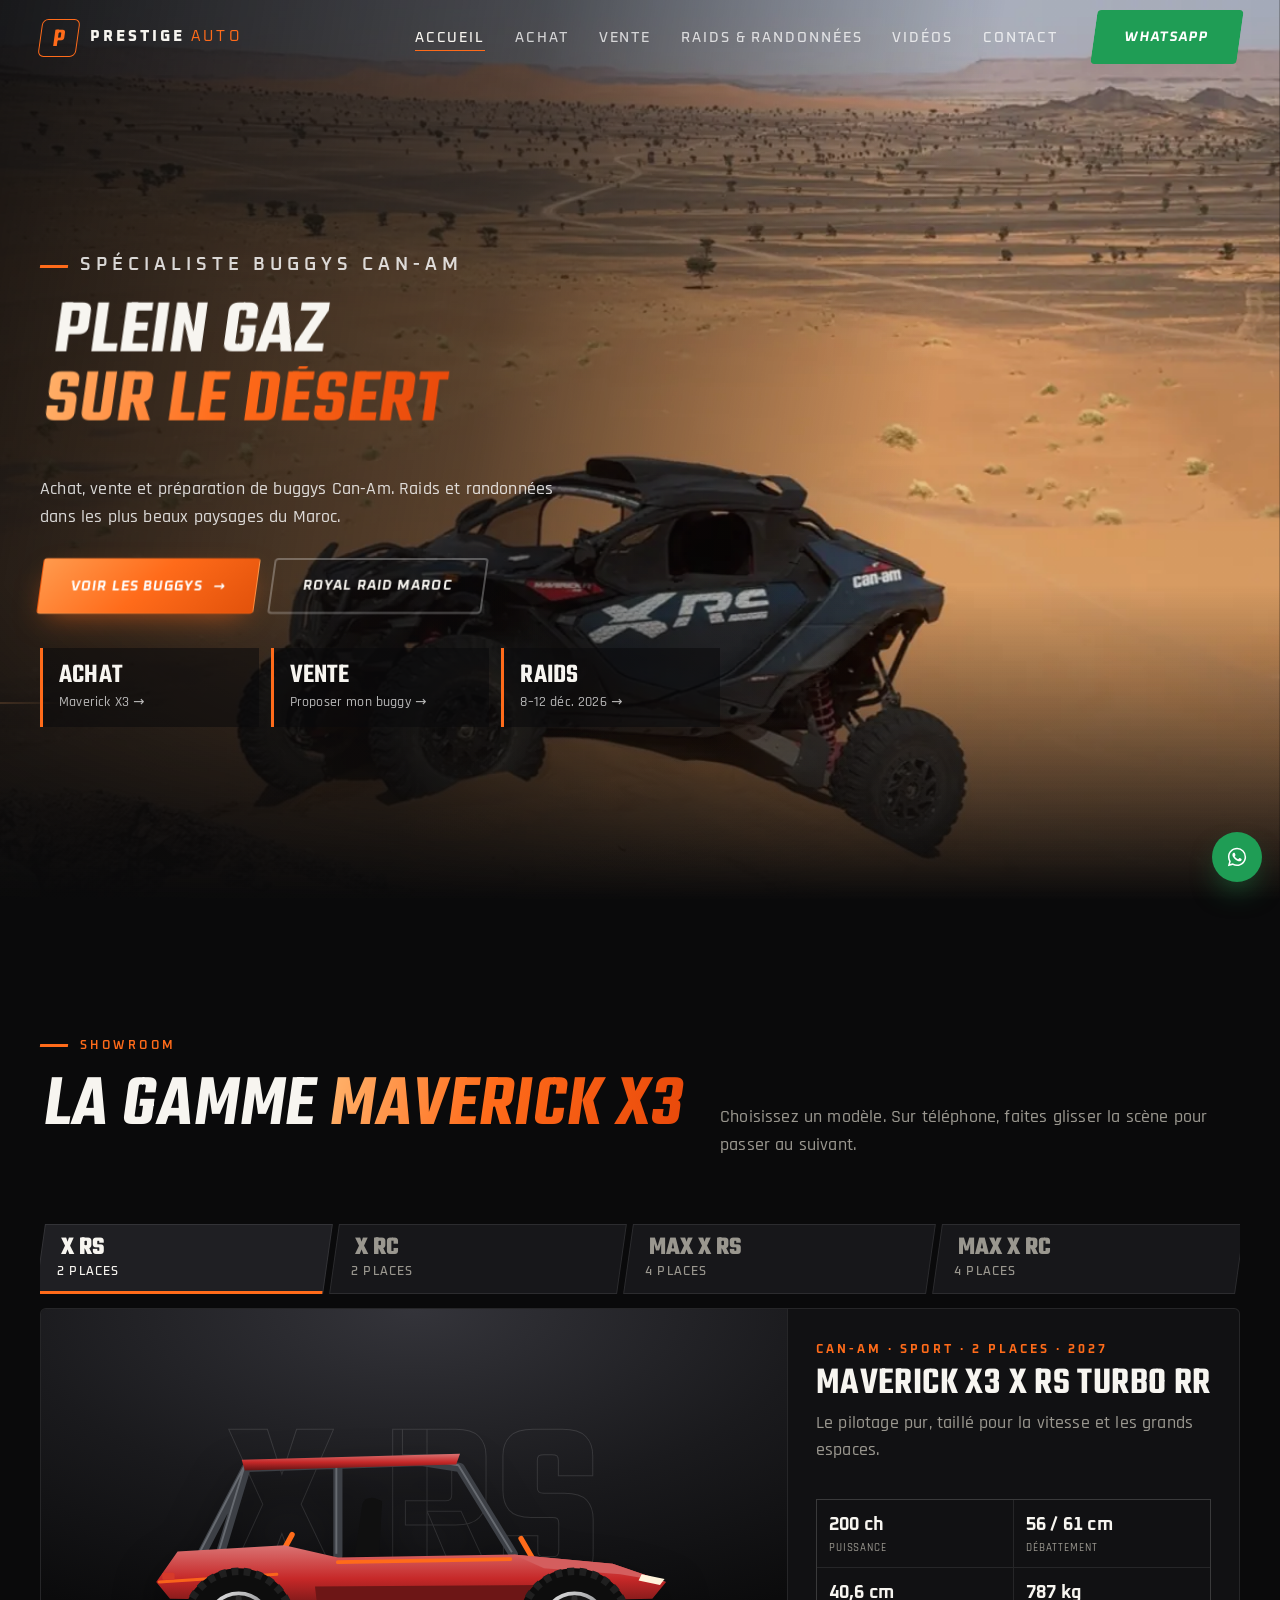
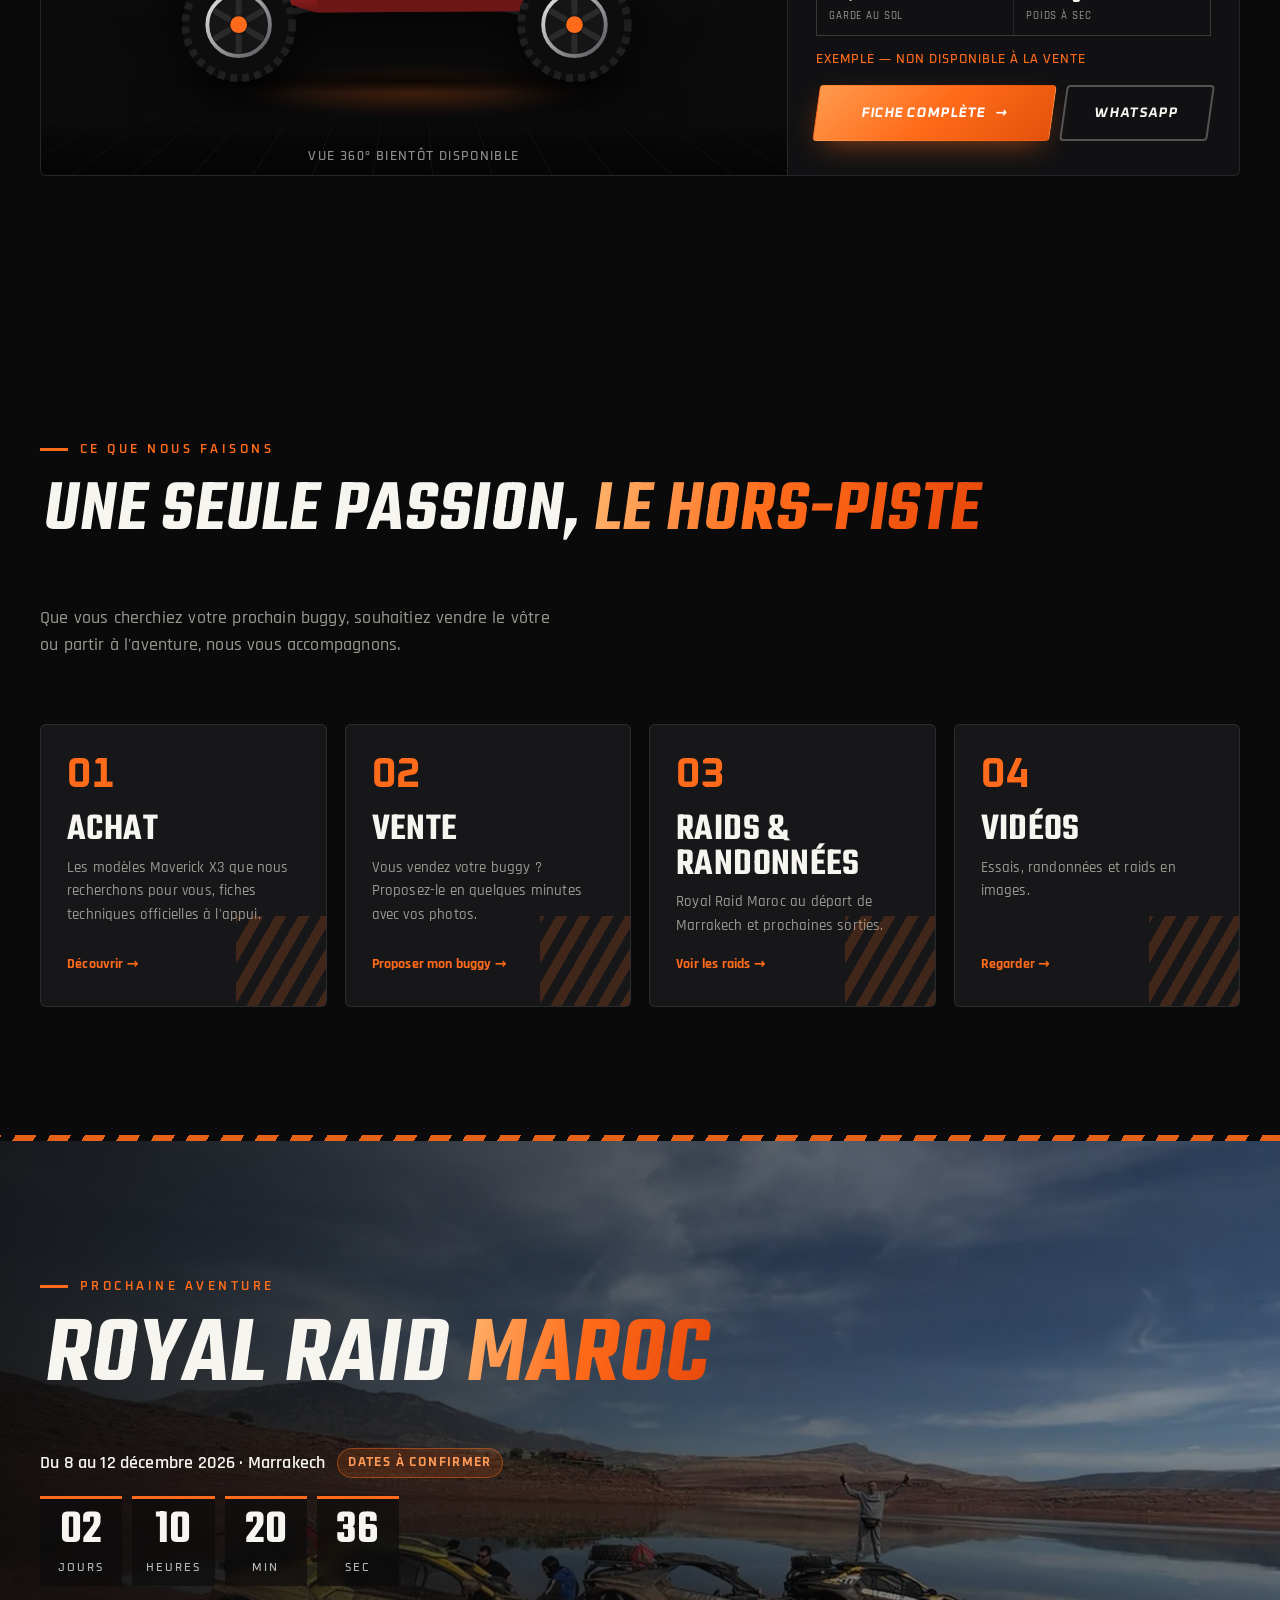
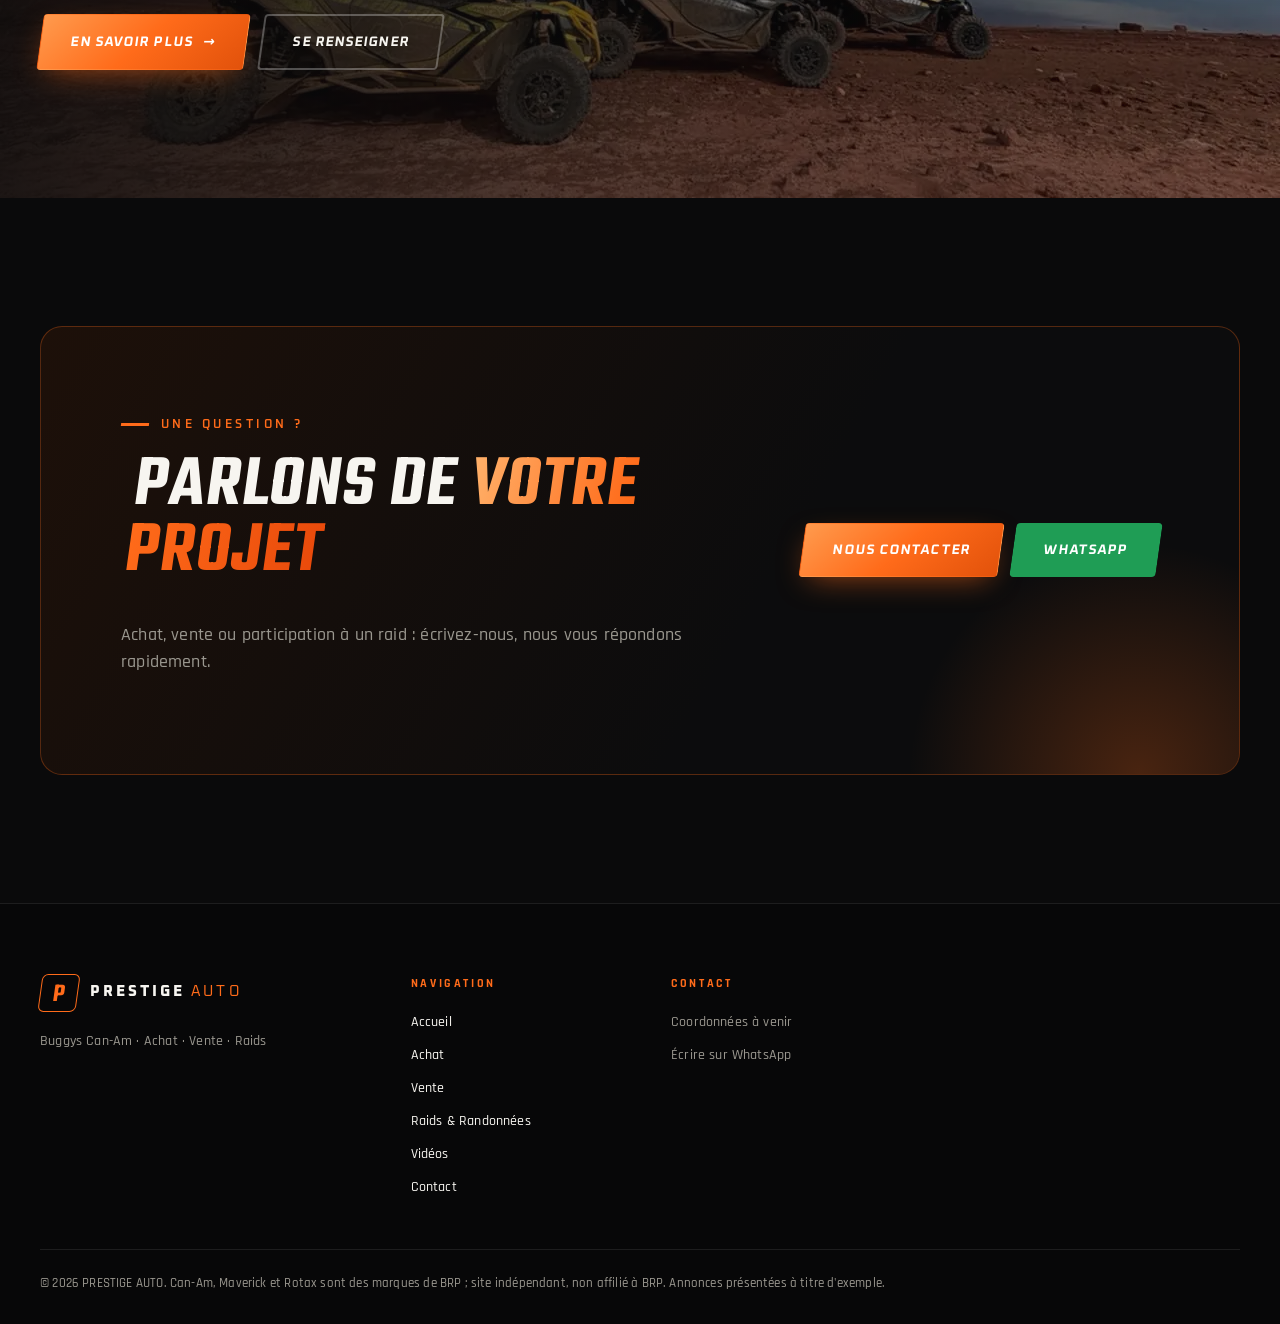
==== index.html @ c684c72f "Showroom interactif et vue 360° prête" ====
<!doctype html>
<html lang="fr">
<head>
  <meta charset="utf-8">
  <meta name="viewport" content="width=device-width, initial-scale=1, viewport-fit=cover">
  <meta name="theme-color" content="#0a0a0b">
  <title>PRESTIGE AUTO — Buggys Can-Am : achat, vente, raids</title>
  <meta name="description" content="PRESTIGE AUTO : spécialiste des buggys Can-Am. Achat, vente entre particuliers, raids et randonnées au Maroc.">
  <link rel="icon" href="assets/favicon.svg" type="image/svg+xml">
  <link rel="preconnect" href="https://fonts.googleapis.com">
  <link rel="preconnect" href="https://fonts.gstatic.com" crossorigin>
  <link href="https://fonts.googleapis.com/css2?family=Teko:wght@500;600&family=Rajdhani:wght@500;600;700&family=Oxanium:wght@600;700&display=swap" rel="stylesheet">
  <link rel="stylesheet" href="css/style.css">
  <link rel="stylesheet" href="css/sport.css">
  <noscript><style>body{opacity:1}.reveal,.rise{opacity:1;transform:none}</style></noscript>
</head>
<body data-page="home">
  <header id="site-header" class="site-header"></header>

  <main>
    <section class="hero">
      <div class="hero-bg" id="hero-bg" aria-hidden="true"></div>
      <div class="hero-shade" aria-hidden="true"></div>
      <div class="speedlines" aria-hidden="true"><i></i><i></i><i></i><i></i><i></i></div>
      <div class="container hero-grid">
        <div class="hero-copy">
          <p class="eyebrow rise">Spécialiste buggys Can-Am</p>
          <h1 class="title-anim"><span class="line"><span>Plein gaz</span></span><span class="line"><span><em>sur le désert</em></span></span></h1>
          <p class="rise d2">Achat, vente et préparation de buggys Can-Am. Raids et randonnées dans les plus beaux paysages du Maroc.</p>
          <div class="hero-actions rise d3">
            <a class="btn btn-gold" href="achat.html">Voir les buggys <span class="arrow">→</span></a>
            <a class="btn btn-outline" href="raids.html">Royal Raid Maroc</a>
          </div>
          <nav class="hero-quick rise d4" aria-label="Accès rapide">
            <a href="achat.html"><b>Achat</b><span>Maverick X3 →</span></a>
            <a href="vente.html"><b>Vente</b><span>Proposer mon buggy →</span></a>
            <a href="raids.html"><b>Raids</b><span>8–12 déc. 2026 →</span></a>
          </nav>
        </div>
        <div class="hero-car" id="hero-car"></div>
      </div>
    </section>

    <section class="section showroom-section">
      <div class="container">
        <div class="section-head reveal">
          <div>
            <p class="eyebrow">Showroom</p>
            <h2>La gamme <em>Maverick X3</em></h2>
          </div>
          <p class="muted">Choisissez un modèle. Sur téléphone, faites glisser la scène pour passer au suivant.</p>
        </div>
        <div class="showroom reveal" id="showroom"></div>
      </div>
    </section>

    <section class="section">
      <div class="container">
        <div class="section-head reveal">
          <div>
            <p class="eyebrow">Ce que nous faisons</p>
            <h2>Une seule passion, <em>le hors-piste</em></h2>
          </div>
          <p class="muted">Que vous cherchiez votre prochain buggy, souhaitiez vendre le vôtre ou partir à l'aventure, nous vous accompagnons.</p>
        </div>
        <div class="tiles">
          <a class="tile reveal from-left" href="achat.html"><span class="tile-num">01</span><h3>Achat</h3><p>Les modèles Maverick X3 que nous recherchons pour vous, fiches techniques officielles à l'appui.</p><span class="tile-go">Découvrir →</span></a>
          <a class="tile reveal zoom" href="vente.html"><span class="tile-num">02</span><h3>Vente</h3><p>Vous vendez votre buggy ? Proposez-le en quelques minutes avec vos photos.</p><span class="tile-go">Proposer mon buggy →</span></a>
          <a class="tile reveal" href="raids.html"><span class="tile-num">03</span><h3>Raids & Randonnées</h3><p>Royal Raid Maroc au départ de Marrakech et prochaines sorties.</p><span class="tile-go">Voir les raids →</span></a>
          <a class="tile reveal from-right" href="videos.html"><span class="tile-num">04</span><h3>Vidéos</h3><p>Essais, randonnées et raids en images.</p><span class="tile-go">Regarder →</span></a>
        </div>
      </div>
    </section>

    <div class="stripe" aria-hidden="true"></div>
    <section class="section raid-band">
      <div class="raid-band-bg" data-photo="raidBand" data-scene="dunes" aria-hidden="true"></div>
      <div class="container raid-band-inner reveal">
        <p class="eyebrow">Prochaine aventure</p>
        <h2>Royal Raid <em>Maroc</em></h2>
        <p class="raid-dates">Du 8 au 12 décembre 2026 · Marrakech <span class="tbc">Dates à confirmer</span></p>
        <div class="countdown" data-countdown="2026-12-08T08:00:00" aria-label="Compte à rebours avant le départ"></div>
        <div class="hero-actions">
          <a class="btn btn-gold" href="raids.html">En savoir plus <span class="arrow">→</span></a>
          <a class="btn btn-outline" href="contact.html?sujet=raid">Se renseigner</a>
        </div>
      </div>
    </section>

    <section class="section">
      <div class="container">
        <div class="cta reveal">
          <div>
            <p class="eyebrow">Une question ?</p>
            <h2>Parlons de <em>votre projet</em></h2>
            <p class="muted">Achat, vente ou participation à un raid : écrivez-nous, nous vous répondons rapidement.</p>
          </div>
          <div class="cta-actions">
            <a class="btn btn-gold" href="contact.html">Nous contacter</a>
            <a class="btn btn-wa js-wa" href="#" target="_blank" rel="noopener">WhatsApp</a>
          </div>
        </div>
      </div>
    </section>
  </main>

  <footer id="site-footer" class="site-footer"></footer>

  <script src="js/data.js"></script>
  <script src="js/art.js"></script>
  <script src="js/main.js"></script>
  <script src="js/pages.js"></script>
</body>
</html>
---- css/style.css ----
/* =========================================================================
   PRESTIGE AUTO — Feuille de style
   Palette : noir, blanc, touches dorées
   ========================================================================= */
:root {
  --black: #0a0a0b;
  --ink: #111113;
  --panel: #17171a;
  --panel-2: #1e1e22;
  --line: rgba(255, 255, 255, 0.09);
  --white: #f7f5f0;
  --muted: #9a978f;
  --gold: #ff6b1a;
  --gold-light: #ff9a57;
  --gold-dark: #d4500a;
  --gold-grad: linear-gradient(135deg, #ff9a4d 0%, #ff6b1a 50%, #e2520b 100%);
  --danger: #e0645c;
  --ok: #6cc28a;
  --radius: 14px;
  --radius-lg: 22px;
  --shadow: 0 30px 60px -20px rgba(0, 0, 0, 0.7);
  --ease: cubic-bezier(0.22, 1, 0.36, 1);
  --font-display: "Barlow Condensed", "Arial Narrow", system-ui, sans-serif;
  --font-body: "Manrope", system-ui, -apple-system, "Segoe UI", Roboto, sans-serif;
  --header-h: 76px;
}

*, *::before, *::after { box-sizing: border-box; }
html { scroll-behavior: smooth; -webkit-text-size-adjust: 100%; }
body {
  margin: 0;
  background: var(--black);
  color: var(--white);
  font-family: var(--font-body);
  font-size: 16px;
  line-height: 1.6;
  -webkit-font-smoothing: antialiased;
  overflow-x: hidden;
  opacity: 0;
  transition: opacity 0.5s var(--ease);
}
body.is-loaded { opacity: 1; }
body.is-leaving { opacity: 0; transition-duration: 0.3s; }
body.nav-open { overflow: hidden; }
img, svg { max-width: 100%; display: block; }
a { color: inherit; text-decoration: none; }
button, input, select, textarea { font: inherit; color: inherit; }
::selection { background: var(--gold); color: var(--black); }
:focus-visible { outline: 2px solid var(--gold); outline-offset: 3px; border-radius: 4px; }

.container { width: min(1200px, 100% - 32px); margin-inline: auto; }
.muted { color: var(--muted); }
.gold { color: var(--gold); }
.sr-only { position: absolute; width: 1px; height: 1px; overflow: hidden; clip: rect(0 0 0 0); white-space: nowrap; }

h1, h2, h3 { font-family: var(--font-display); font-weight: 700; line-height: 1; margin: 0 0 0.5em; letter-spacing: 0; text-transform: uppercase; }
h1 { font-size: clamp(2.6rem, 7vw, 5.6rem); }
h2 { font-size: clamp(2rem, 4.5vw, 3.4rem); }
h3 { font-size: 1.6rem; }
h1 em, h2 em { font-style: italic; color: var(--gold); }
p { margin: 0 0 1em; }

.eyebrow {
  display: inline-flex; align-items: center; gap: 12px;
  font-size: 0.75rem; letter-spacing: 0.32em; text-transform: uppercase;
  color: var(--gold); font-weight: 600; margin-bottom: 18px;
}
.eyebrow::before { content: ""; width: 36px; height: 1px; background: var(--gold); }

.demo-flag {
  display: inline-block; font-size: 0.7rem; letter-spacing: 0.12em; text-transform: uppercase;
  border: 1px dashed rgba(255, 107, 26, 0.6); color: var(--gold-light);
  padding: 4px 10px; border-radius: 999px;
}

/* ---------- Boutons ---------- */
.btn {
  display: inline-flex; align-items: center; justify-content: center; gap: 10px;
  padding: 15px 28px; border-radius: 999px; border: 1px solid transparent;
  font-weight: 600; font-size: 0.92rem; letter-spacing: 0.04em; cursor: pointer;
  transition: transform 0.35s var(--ease), background 0.35s, color 0.35s, border-color 0.35s, box-shadow 0.35s;
  white-space: nowrap; position: relative; overflow: hidden;
}
.btn:hover { transform: translateY(-2px); }
.btn-gold { background: var(--gold-grad); color: #fff; box-shadow: 0 10px 30px -10px rgba(255, 107, 26, 0.6); }
.btn-gold::after {
  content: ""; position: absolute; inset: 0; transform: translateX(-120%);
  background: linear-gradient(110deg, transparent 30%, rgba(255, 255, 255, 0.55) 50%, transparent 70%);
  transition: transform 0.8s var(--ease);
}
.btn-gold:hover::after { transform: translateX(120%); }
.btn-outline { border-color: rgba(255, 255, 255, 0.28); color: var(--white); background: transparent; }
.btn-outline:hover { border-color: var(--gold); color: var(--gold); }
.btn-wa { background: #1f9d55; color: #fff; }
.btn-wa:hover { background: #22b261; }
.btn-sm { padding: 10px 20px; font-size: 0.82rem; }
.btn-block { width: 100%; }

/* ---------- En-tête ---------- */
.site-header {
  position: fixed; inset: 0 0 auto 0; z-index: 50; height: var(--header-h);
  transition: background 0.4s, backdrop-filter 0.4s, border-color 0.4s;
  border-bottom: 1px solid transparent;
}
.site-header.scrolled, body:not([data-page="home"]) .site-header {
  background: rgba(10, 10, 11, 0.82);
  -webkit-backdrop-filter: blur(14px); backdrop-filter: blur(14px);
  border-color: var(--line);
}
.header-inner { height: 100%; display: flex; align-items: center; justify-content: space-between; gap: 24px; }
.logo { display: inline-flex; align-items: center; gap: 12px; }
.logo-mark {
  width: 38px; height: 38px; border-radius: 50%; display: grid; place-items: center;
  border: 1px solid var(--gold); color: var(--gold); font-family: var(--font-display);
  font-size: 1.35rem; font-style: italic;
}
.logo-text { font-weight: 800; letter-spacing: 0.28em; font-size: 0.95rem; }
.logo-text em { font-style: normal; color: var(--gold); font-weight: 400; margin-left: 0.4em; }
.main-nav { display: flex; align-items: center; gap: 36px; }
.main-nav ul { list-style: none; display: flex; gap: 30px; margin: 0; padding: 0; }
.main-nav ul a {
  font-size: 0.85rem; letter-spacing: 0.14em; text-transform: uppercase; color: rgba(255, 255, 255, 0.75);
  position: relative; padding: 6px 0; transition: color 0.3s;
}
.main-nav ul a::after {
  content: ""; position: absolute; left: 0; right: 0; bottom: 0; height: 1px; background: var(--gold);
  transform: scaleX(0); transform-origin: right; transition: transform 0.4s var(--ease);
}
.main-nav ul a:hover, .main-nav ul a.active { color: var(--white); }
.main-nav ul a:hover::after, .main-nav ul a.active::after { transform: scaleX(1); transform-origin: left; }
.burger { display: none; width: 44px; height: 44px; background: none; border: 0; cursor: pointer; position: relative; z-index: 60; }
.burger span { position: absolute; left: 10px; right: 10px; height: 1.5px; background: var(--white); transition: transform 0.4s var(--ease), opacity 0.3s; }
.burger span:nth-child(1) { top: 15px; }
.burger span:nth-child(2) { top: 21px; right: 18px; }
.burger span:nth-child(3) { top: 27px; }
.nav-open .burger span:nth-child(1) { transform: translateY(6px) rotate(45deg); }
.nav-open .burger span:nth-child(2) { opacity: 0; }
.nav-open .burger span:nth-child(3) { transform: translateY(-6px) rotate(-45deg); }

@media (max-width: 1100px) {
  .burger { display: block; }
  .main-nav {
    position: fixed; inset: 0; z-index: 55; background: rgba(8, 8, 9, 0.97);
    flex-direction: column; justify-content: center; gap: 40px;
    opacity: 0; visibility: hidden; transition: opacity 0.4s var(--ease), visibility 0.4s;
  }
  .main-nav ul { flex-direction: column; align-items: center; gap: 22px; }
  .main-nav ul a { font-family: var(--font-display); font-size: 2.2rem; letter-spacing: 0; text-transform: none; }
  .main-nav ul li { opacity: 0; transform: translateY(16px); transition: opacity 0.5s var(--ease), transform 0.5s var(--ease); }
  .nav-open .main-nav { opacity: 1; visibility: visible; }
  .nav-open .main-nav ul li { opacity: 1; transform: none; }
  .nav-open .main-nav ul li:nth-child(2) { transition-delay: 0.06s; }
  .nav-open .main-nav ul li:nth-child(3) { transition-delay: 0.12s; }
  .nav-open .main-nav ul li:nth-child(4) { transition-delay: 0.18s; }
}

/* ---------- Sections ---------- */
main { min-height: 60vh; }
.section { padding: clamp(72px, 10vw, 130px) 0; position: relative; }
.section-light { background: var(--white); color: var(--ink); }
.section-light .muted { color: #6b675e; }
.section-head { display: flex; align-items: end; justify-content: space-between; gap: 24px; margin-bottom: 48px; flex-wrap: wrap; }
.section-head p { max-width: 520px; }
.page-hero { padding: calc(var(--header-h) + 70px) 0 60px; position: relative; overflow: hidden; border-bottom: 1px solid var(--line); }
.page-hero::before {
  content: ""; position: absolute; width: 700px; height: 700px; right: -200px; top: -300px; border-radius: 50%;
  background: radial-gradient(circle, rgba(255, 107, 26, 0.18), transparent 65%); pointer-events: none;
}
.page-hero p { max-width: 620px; color: var(--muted); font-size: 1.08rem; }

/* Animations d'entrée de texte */
.rise { opacity: 0; transform: translateY(28px); animation: rise 1s var(--ease) forwards; }
.rise.d1 { animation-delay: 0.15s; } .rise.d2 { animation-delay: 0.3s; } .rise.d3 { animation-delay: 0.45s; } .rise.d4 { animation-delay: 0.6s; }
@keyframes rise { to { opacity: 1; transform: none; } }

.reveal { opacity: 0; transform: translateY(40px); transition: opacity 0.9s var(--ease), transform 0.9s var(--ease); }
.reveal.in { opacity: 1; transform: none; }

/* ---------- Grille véhicules ---------- */
.car-grid { display: grid; grid-template-columns: repeat(auto-fill, minmax(290px, 1fr)); gap: 26px; }
.car-card {
  background: var(--panel); border: 1px solid var(--line); border-radius: var(--radius-lg); overflow: hidden;
  transition: transform 0.5s var(--ease), border-color 0.4s, box-shadow 0.5s, opacity 0.9s var(--ease);
}
.car-card:hover { transform: translateY(-6px); border-color: rgba(255, 107, 26, 0.55); box-shadow: var(--shadow); }
.car-card-link { display: block; height: 100%; }
.car-card-stage {
  position: relative; aspect-ratio: 16 / 9; display: grid; place-items: center; padding: 26px 14px 10px;
  background: radial-gradient(ellipse 70% 60% at 50% 70%, #2a2a2f, #121214 75%);
}
.car-card-stage .art { width: 100%; transition: transform 0.6s var(--ease); }
.car-card:hover .buggy-svg { transform: scale(1.05) translateX(8px); }
.badge {
  position: absolute; top: 14px; left: 14px; font-size: 0.7rem; font-weight: 700; letter-spacing: 0.12em;
  padding: 5px 10px; border-radius: 999px; background: rgba(0, 0, 0, 0.55); border: 1px solid var(--line);
}
.badge-fuel { left: auto; right: 14px; color: var(--gold-light); border-color: rgba(255, 107, 26, 0.35); }
.badge-fuel[data-fuel="Électrique"] { color: #8fd3ff; border-color: rgba(143, 211, 255, 0.35); }
.badge-fuel[data-fuel="Hybride"] { color: #9fe0b5; border-color: rgba(159, 224, 181, 0.35); }
.car-card-body { padding: 22px 24px 24px; }
.car-brand { font-size: 0.72rem; text-transform: uppercase; letter-spacing: 0.26em; color: var(--gold); margin: 0 0 4px; font-weight: 700; }
.car-model { font-size: 1.75rem; margin: 0 0 14px; }
.car-specs { list-style: none; display: flex; flex-wrap: wrap; gap: 8px; padding: 0; margin: 0 0 20px; }
.car-specs li { font-size: 0.78rem; color: var(--muted); border: 1px solid var(--line); padding: 4px 10px; border-radius: 999px; }
.car-card-foot { display: flex; justify-content: space-between; align-items: center; border-top: 1px solid var(--line); padding-top: 16px; }
.car-price { font-family: var(--font-display); font-size: 1.7rem; font-weight: 600; }
.car-more { font-size: 0.8rem; color: var(--gold); letter-spacing: 0.06em; }
.car-more span { display: inline-block; transition: transform 0.3s var(--ease); }
.car-card:hover .car-more span { transform: translateX(5px); }

/* ---------- CTA ---------- */
.cta {
  border-radius: var(--radius-lg); padding: clamp(40px, 7vw, 80px); position: relative; overflow: hidden;
  background: linear-gradient(120deg, #1d1009, #0c0c0d 60%); border: 1px solid rgba(255, 107, 26, 0.3);
  display: grid; gap: 24px; grid-template-columns: 1.4fr 1fr; align-items: center;
}
.cta::before { content: ""; position: absolute; width: 500px; height: 500px; right: -150px; bottom: -250px; border-radius: 50%; background: radial-gradient(circle, rgba(255,107,26,.25), transparent 65%); }
.cta > * { position: relative; }
.cta-actions { display: flex; gap: 12px; flex-wrap: wrap; justify-content: flex-end; }
@media (max-width: 800px) { .cta { grid-template-columns: 1fr; } .cta-actions { justify-content: flex-start; } }

/* ---------- Champs & filtres ---------- */
.select, .input, .textarea {
  width: 100%; background: var(--ink); border: 1px solid var(--line); border-radius: 10px; padding: 13px 14px;
  transition: border-color 0.3s, box-shadow 0.3s; font-size: 16px;
}
.select { appearance: none; -webkit-appearance: none; cursor: pointer; background-image: linear-gradient(45deg, transparent 50%, var(--gold) 50%), linear-gradient(135deg, var(--gold) 50%, transparent 50%); background-position: calc(100% - 20px) 50%, calc(100% - 15px) 50%; background-size: 5px 5px; background-repeat: no-repeat; padding-right: 40px; }
.select:focus, .input:focus, .textarea:focus { outline: none; border-color: var(--gold); box-shadow: 0 0 0 3px rgba(255, 107, 26, 0.18); }
.chips { display: flex; flex-wrap: wrap; gap: 8px; }
.chip input { position: absolute; opacity: 0; pointer-events: none; }
.chip span { display: inline-block; padding: 8px 14px; border: 1px solid var(--line); border-radius: 999px; font-size: 0.82rem; cursor: pointer; transition: all 0.25s; user-select: none; }
.chip input:checked + span { background: var(--gold); border-color: var(--gold); color: #fff; font-weight: 600; }
.chip input:focus-visible + span { outline: 2px solid var(--gold); outline-offset: 2px; }
.results-bar { display: flex; justify-content: space-between; align-items: center; gap: 16px; margin-bottom: 24px; flex-wrap: wrap; }

/* ---------- Panneaux & tableaux ---------- */
@keyframes fadeIn { from { opacity: 0; } to { opacity: 1; } }
.spec-table { width: 100%; border-collapse: collapse; }
.spec-table th, .spec-table td { padding: 14px 0; border-bottom: 1px solid var(--line); text-align: left; font-size: 0.95rem; }
.spec-table th { color: var(--muted); font-weight: 500; width: 45%; }
.panel { background: var(--panel); border: 1px solid var(--line); border-radius: var(--radius-lg); padding: 32px; }
.panel h2 { font-size: 2rem; }

/* ---------- Contact ---------- */
.contact-layout { display: grid; grid-template-columns: 1.4fr 1fr; gap: 36px; align-items: start; }
.form-grid { display: grid; grid-template-columns: 1fr 1fr; gap: 18px; }
.field { display: flex; flex-direction: column; gap: 8px; }
.field-full { grid-column: 1 / -1; }
.field label { font-size: 0.78rem; text-transform: uppercase; letter-spacing: 0.14em; color: var(--muted); font-weight: 600; }
.field label .req { color: var(--gold); }
.textarea { min-height: 150px; resize: vertical; }
.field-error { color: var(--danger); font-size: 0.82rem; min-height: 1.2em; margin: 0; }
.field.invalid .input, .field.invalid .textarea, .field.invalid .select { border-color: var(--danger); }
.field.valid .input, .field.valid .textarea, .field.valid .select { border-color: rgba(108, 194, 138, 0.6); }
.check { display: flex; gap: 12px; align-items: flex-start; font-size: 0.88rem; color: var(--muted); cursor: pointer; }
.check input { width: 20px; height: 20px; accent-color: var(--gold); margin-top: 2px; flex: none; }
.counter { align-self: flex-end; font-size: 0.75rem; color: var(--muted); margin-top: -4px; }
.form-note { font-size: 0.8rem; color: var(--muted); margin: 16px 0 0; }
.form-success {
  display: none; text-align: center; padding: 50px 20px;
}
.form-success.show { display: block; animation: rise 0.8s var(--ease); }
.form-success .tick { width: 74px; height: 74px; border-radius: 50%; margin: 0 auto 20px; display: grid; place-items: center; background: var(--gold-grad); color: #fff; font-size: 2rem; }
.info-list { list-style: none; padding: 0; margin: 0; display: grid; gap: 18px; }
.info-list li { display: grid; gap: 2px; padding-bottom: 18px; border-bottom: 1px solid var(--line); }
.info-list small { color: var(--gold); text-transform: uppercase; letter-spacing: 0.16em; font-size: 0.72rem; font-weight: 600; }
.map-placeholder {
  margin-top: 24px; aspect-ratio: 16 / 10; border-radius: var(--radius); border: 1px solid var(--line); position: relative; overflow: hidden;
  background:
    linear-gradient(rgba(255,255,255,.04) 1px, transparent 1px) 0 0 / 28px 28px,
    linear-gradient(90deg, rgba(255,255,255,.04) 1px, transparent 1px) 0 0 / 28px 28px,
    #111113;
  display: grid; place-items: center; text-align: center; color: var(--muted); font-size: 0.85rem;
}
.map-pin { width: 18px; height: 18px; border-radius: 50% 50% 50% 0; transform: rotate(-45deg); background: var(--gold); margin: 0 auto 12px; box-shadow: 0 0 0 10px rgba(255,107,26,.15); animation: pulse 2s infinite; }
@keyframes pulse { 50% { box-shadow: 0 0 0 18px rgba(255,107,26,0); } }
@media (max-width: 900px) { .contact-layout { grid-template-columns: 1fr; } }
@media (max-width: 560px) { .form-grid { grid-template-columns: 1fr; } }

/* ---------- Pied de page ---------- */
.site-footer { border-top: 1px solid var(--line); padding: 70px 0 30px; background: #070708; margin-top: 0; }
.footer-grid { display: grid; grid-template-columns: 1.5fr 1fr 1.2fr 1.2fr; gap: 40px; }
.footer-grid h4 { font-size: 0.75rem; letter-spacing: 0.22em; text-transform: uppercase; color: var(--gold); margin: 0 0 18px; }
.footer-grid ul { list-style: none; padding: 0; margin: 0; display: grid; gap: 10px; font-size: 0.9rem; }
.footer-grid a:hover { color: var(--gold); }
.footer-about { margin-top: 18px; font-size: 0.9rem; max-width: 300px; }
.footer-bottom { border-top: 1px solid var(--line); margin-top: 50px; padding-top: 24px; font-size: 0.8rem; color: var(--muted); }
.footer-bottom p { margin: 0; }
@media (max-width: 860px) { .footer-grid { grid-template-columns: 1fr 1fr; } }
@media (max-width: 520px) { .footer-grid { grid-template-columns: 1fr; } }

/* ---------- WhatsApp flottant ---------- */
.wa-float {
  position: fixed; right: 18px; bottom: calc(18px + env(safe-area-inset-bottom)); z-index: 45;
  display: inline-flex; align-items: center; gap: 0; padding: 14px; border-radius: 999px;
  background: #1f9d55; color: #fff; box-shadow: 0 14px 30px -10px rgba(31, 157, 85, 0.7);
  transition: transform 0.35s var(--ease), padding 0.35s var(--ease);
  animation: rise 0.8s var(--ease) both 1.2s;
}
.wa-float:hover { transform: translateY(-3px); }
.wa-float-label { font-weight: 700; font-size: 0.85rem; max-width: 0; overflow: hidden; white-space: nowrap; transition: max-width 0.4s var(--ease); }
.wa-float:hover .wa-float-label { max-width: 120px; padding: 0 4px 0 10px; }
.nav-open .wa-float { opacity: 0; pointer-events: none; }

/* ---------- Illustrations / photos ---------- */
.art, .photo { width: 100%; height: 100%; display: block; }
.photo { object-fit: cover; }
.bg-wheel { transform-box: fill-box; transform-origin: center; }

/* ---------- Hero accueil ---------- */
.hero { min-height: 100svh; position: relative; overflow: hidden; display: flex; align-items: flex-end; padding: calc(var(--header-h) + 40px) 0 0; background: var(--black); }
.hero-bg { position: absolute; inset: 0; z-index: 0; animation: heroZoom 14s ease-out both; }
.hero-shade { position: absolute; inset: 0; z-index: 1; background: linear-gradient(180deg, rgba(10,10,11,.85) 0%, rgba(10,10,11,.35) 45%, rgba(10,10,11,.15) 70%, var(--black) 100%); }
.hero.has-photo .hero-shade { background: linear-gradient(90deg, rgba(10,10,11,.85), rgba(10,10,11,.3) 70%), linear-gradient(0deg, var(--black), transparent 40%); }
.hero-grid { position: relative; z-index: 2; display: grid; gap: 0; grid-template-rows: auto 1fr; min-height: calc(100svh - var(--header-h) - 40px); }
.hero-copy { max-width: 680px; align-self: start; }
.hero-copy p { font-size: 1.12rem; color: rgba(255,255,255,.82); max-width: 520px; }
.hero h1 { font-size: clamp(2.6rem, 6vw, 5rem); }
.hero-actions { display: flex; gap: 14px; flex-wrap: wrap; margin-top: 28px; }
.hero-car { margin: 10px 0 -1%; align-self: end; }
.hero-car .buggy-svg { width: min(100%, 980px); margin-left: auto; filter: drop-shadow(0 30px 30px rgba(0,0,0,.6)); animation: driveIn 2s var(--ease) both .3s; }
.hero-car .bg-wheel { animation: wheelSpin 2s cubic-bezier(.1,.6,.3,1) both .3s; }
.hero-car .bg-body { animation: bounce 2.4s ease-in-out infinite 2.3s; }
.hero.has-photo { align-items: center; }
@media (min-width: 1000px) {
  .hero { align-items: center; padding-bottom: 40px; }
  .hero-grid { grid-template-columns: 1fr 1.25fr; grid-template-rows: none; min-height: 0; align-items: center; gap: 20px; }
  .hero-car { margin: 0; align-self: center; }
}
@keyframes heroZoom { from { transform: scale(1.12); } to { transform: scale(1); } }
@keyframes driveIn { from { transform: translateX(-60%); opacity: 0; } 30% { opacity: 1; } to { transform: none; opacity: 1; } }
@keyframes wheelSpin { from { transform: rotate(-1080deg); } to { transform: rotate(0); } }
@keyframes bounce { 50% { transform: translateY(3px); } }
@keyframes fadeIn { from { opacity: 0; } to { opacity: 1; } }

/* Bandeaux de page illustrés */
.page-hero-art { border-bottom: 0; }
.page-hero-bg { position: absolute; inset: 0; z-index: 0; opacity: .55; }
.page-hero-art::after { content: ""; position: absolute; inset: 0; z-index: 0; background: linear-gradient(180deg, rgba(10,10,11,.75), rgba(10,10,11,.55) 50%, var(--black)); }
.page-hero-art > .container { position: relative; z-index: 1; }
.page-hero-art p { color: rgba(255,255,255,.78); }

/* ---------- Tuiles accueil ---------- */
.tiles { display: grid; grid-template-columns: repeat(auto-fit, minmax(240px, 1fr)); gap: 18px; }
.tile { display: flex; flex-direction: column; gap: 6px; padding: 30px 26px; border-radius: var(--radius-lg); background: var(--panel); border: 1px solid var(--line); transition: transform .4s var(--ease), border-color .3s, background .3s, opacity .9s var(--ease); }
.tile:hover { transform: translateY(-5px); border-color: var(--gold); background: var(--panel-2); }
.tile-num { font-family: var(--font-display); font-size: 2.6rem; font-weight: 700; color: var(--gold); line-height: 1; }
.tile h3 { font-size: 1.9rem; margin: 10px 0 2px; }
.tile p { color: var(--muted); margin: 0 0 10px; font-size: .95rem; flex: 1; }
.tile-go { color: var(--gold); font-weight: 700; font-size: .88rem; }

.raid-band { overflow: hidden; min-height: 70vh; display: flex; align-items: center; }
.raid-band-bg { position: absolute; inset: 0; }
.raid-band::after { content: ""; position: absolute; inset: 0; background: linear-gradient(90deg, rgba(10,10,11,.9), rgba(10,10,11,.35)); }
.raid-band-inner { position: relative; z-index: 1; }
.raid-band h2 { font-size: clamp(3rem, 9vw, 6rem); }
.raid-dates { font-size: 1.1rem; font-weight: 600; display: flex; gap: 12px; flex-wrap: wrap; align-items: center; }
.tbc { display: inline-block; font-size: .72rem; font-weight: 700; letter-spacing: .12em; text-transform: uppercase; padding: 5px 10px; border-radius: 999px; background: rgba(255,107,26,.15); color: var(--gold-light); border: 1px solid rgba(255,107,26,.45); }

/* ---------- Achat ---------- */
.notice { border: 1px solid rgba(255,107,26,.5); background: rgba(255,107,26,.08); border-radius: var(--radius); padding: 16px 20px; margin-bottom: 30px; font-size: .95rem; }
.notice strong { color: var(--gold-light); }
.model-grid { display: grid; grid-template-columns: repeat(2, 1fr); gap: 26px; }
.car-card-stage { aspect-ratio: 16 / 10; padding: 34px 10px 0; overflow: hidden; }
.car-card-stage .photo { position: absolute; inset: 0; }
.sample-flag { position: absolute; left: 0; right: 0; bottom: 0; background: rgba(10,10,11,.82); color: var(--gold-light); text-align: center; font-size: .78rem; font-weight: 700; letter-spacing: .08em; text-transform: uppercase; padding: 8px; border-top: 1px solid rgba(255,107,26,.4); }
.card-tagline { font-size: .95rem; }
.car-model { font-size: 2rem; }
.key-list { list-style: none; padding: 0; margin: 18px 0; display: grid; grid-template-columns: repeat(4, 1fr); gap: 1px; background: var(--line); border: 1px solid var(--line); border-radius: 12px; overflow: hidden; }
.key-list li { background: var(--ink); padding: 12px 10px; display: grid; gap: 2px; }
.key-list b { font-family: var(--font-display); font-size: 1.35rem; line-height: 1.1; }
.key-list span { font-size: .68rem; color: var(--muted); text-transform: uppercase; letter-spacing: .08em; }
.specs { border-top: 1px solid var(--line); margin-bottom: 18px; }
.specs summary { cursor: pointer; padding: 14px 0; font-weight: 700; color: var(--gold); list-style: none; display: flex; justify-content: space-between; }
.specs summary::-webkit-details-marker { display: none; }
.specs summary::after { content: "+"; font-size: 1.3rem; line-height: 1; transition: transform .3s; }
.specs[open] summary::after { transform: rotate(45deg); }
.specs[open] .spec-table { animation: fadeIn .4s ease; }
.specs .spec-table th, .specs .spec-table td { font-size: .86rem; padding: 10px 6px 10px 0; vertical-align: top; }
.specs .spec-table th { width: 36%; }
.spec-source { font-size: .78rem; color: var(--muted); margin: 12px 0 0; }
.spec-source a { color: var(--gold-light); text-decoration: underline; }
.card-actions { display: flex; gap: 10px; }
.card-actions .btn-gold { flex: 1; }
.btn-icon { padding: 0; width: 52px; flex: none; }
.small-print { font-size: .78rem; margin-top: 30px; }

/* ---------- Formulaires (Vente) ---------- */
.form-title { font-size: 1.8rem; margin: 6px 0 20px; }
.form-grid + .form-title { margin-top: 18px; }
.form-grid { margin-bottom: 8px; }
.field label small { text-transform: none; letter-spacing: 0; font-weight: 400; }
.field[hidden] { display: none; }
.input-group { display: flex; gap: 8px; }
.input-group .select { width: 96px; flex: none; }
.upload { position: relative; display: flex; align-items: center; justify-content: center; gap: 12px; padding: 22px; border: 1.5px dashed rgba(255,255,255,.25); border-radius: 12px; cursor: pointer; text-transform: none !important; letter-spacing: 0 !important; font-size: .95rem !important; color: var(--white) !important; transition: border-color .3s, background .3s; }
.upload:hover { border-color: var(--gold); background: rgba(255,107,26,.06); }
.upload input { position: absolute; inset: 0; opacity: 0; cursor: pointer; }
.upload-icon { width: 34px; height: 34px; border-radius: 50%; display: grid; place-items: center; background: var(--gold); color: #fff; font-size: 1.4rem; }
.field.invalid .upload { border-color: var(--danger); }
.previews { display: grid; grid-template-columns: repeat(auto-fill, minmax(76px, 1fr)); gap: 8px; }
.previews img { aspect-ratio: 1; object-fit: cover; border-radius: 8px; animation: fadeIn .4s ease; }
.steps { padding-left: 20px; margin: 0; display: grid; gap: 14px; color: var(--muted); }
.steps b { color: var(--white); }
.success-actions { display: flex; gap: 12px; justify-content: center; flex-wrap: wrap; }
.wa-panel { text-align: center; }
.wa-big { width: 72px; height: 72px; margin: 0 auto 16px; border-radius: 50%; background: #1f9d55; color: #fff; display: grid; place-items: center; }
.wa-big svg { width: 36px; height: 36px; }
.wa-panel .info-list { text-align: left; margin-top: 24px; }
.check { text-transform: none !important; letter-spacing: 0 !important; font-weight: 400 !important; }

/* ---------- Raids ---------- */
.raid-layout { display: grid; grid-template-columns: 1fr 330px; gap: 26px; align-items: start; }
.raid-main { background: var(--panel); border: 1px solid var(--line); border-radius: var(--radius-lg); overflow: hidden; }
.raid-visual { aspect-ratio: 16 / 8; overflow: hidden; }
.raid-body { padding: 30px; }
.raid-body h2 { font-size: clamp(2.4rem, 6vw, 3.6rem); }
.raid-facts { list-style: none; padding: 0; margin: 0 0 20px; display: grid; grid-template-columns: repeat(3, 1fr); gap: 12px; }
.raid-facts li { background: var(--ink); border: 1px solid var(--line); border-radius: 12px; padding: 14px; display: grid; gap: 4px; align-content: start; }
.raid-facts small { color: var(--gold); text-transform: uppercase; letter-spacing: .14em; font-size: .7rem; font-weight: 700; }
.raid-facts .tbc { justify-self: start; margin-top: 4px; }
.next-card { position: sticky; top: calc(var(--header-h) + 20px); border-radius: var(--radius-lg); padding: 28px; background: linear-gradient(160deg, #2a1407, #121214 70%); border: 1px solid rgba(255,107,26,.45); }
.next-badge { display: inline-block; background: var(--gold); color: #fff; font-weight: 800; font-size: .72rem; letter-spacing: .14em; text-transform: uppercase; padding: 5px 12px; border-radius: 999px; animation: pulseBadge 2.4s ease-in-out infinite; }
@keyframes pulseBadge { 50% { box-shadow: 0 0 0 8px rgba(255,107,26,0); } 0% { box-shadow: 0 0 0 0 rgba(255,107,26,.5); } }
.next-card h3 { font-size: 2.1rem; margin: 16px 0 4px; }
.next-sub { color: var(--gold-light); font-weight: 700; }
.gallery { display: grid; grid-template-columns: repeat(3, 1fr); gap: 14px; }
.gallery-item { position: relative; aspect-ratio: 4 / 3; border: 0; padding: 0; border-radius: var(--radius); overflow: hidden; cursor: zoom-in; background: var(--panel); transition: opacity .9s var(--ease), transform .9s var(--ease); }
.gallery-item .art, .gallery-item .photo { transition: transform .8s var(--ease); }
.gallery-item:hover .art, .gallery-item:hover .photo { transform: scale(1.06); }
.gallery-item:first-child { grid-column: span 2; grid-row: span 2; aspect-ratio: auto; }
.gallery-caption { position: absolute; left: 0; right: 0; bottom: 0; padding: 26px 14px 12px; text-align: left; font-weight: 700; font-size: .9rem; background: linear-gradient(transparent, rgba(0,0,0,.8)); }
.gallery-caption small { font-weight: 400; color: rgba(255,255,255,.7); }
.lightbox { border: 0; padding: 0; background: transparent; max-width: min(1100px, 94vw); width: 100%; color: var(--white); }
.lightbox::backdrop { background: rgba(0,0,0,.88); }
.lightbox[open] { animation: fadeIn .3s ease; }
.lightbox-media { aspect-ratio: 16 / 10; border-radius: var(--radius); overflow: hidden; }
.lightbox-caption { text-align: center; margin: 12px 0 0; font-weight: 600; }
.lightbox-close { position: absolute; top: 8px; right: 8px; z-index: 2; width: 44px; height: 44px; border-radius: 50%; border: 0; background: rgba(0,0,0,.6); color: #fff; font-size: 1.6rem; cursor: pointer; }

/* ---------- Vidéos ---------- */
.video-grid { display: grid; grid-template-columns: repeat(auto-fill, minmax(300px, 1fr)); gap: 22px; }
.video-card { background: var(--panel); border: 1px solid var(--line); border-radius: var(--radius-lg); overflow: hidden; transition: opacity .9s var(--ease), transform .9s var(--ease), border-color .3s; }
.video-card:hover { border-color: rgba(255,107,26,.5); }
.video-card[hidden] { display: none; }
.video-frame { aspect-ratio: 16 / 9; position: relative; background: #000; }
.video-frame video, .video-frame iframe { width: 100%; height: 100%; border: 0; display: block; }
.video-poster { position: absolute; inset: 0; border: 0; padding: 0; background: none; cursor: pointer; display: block; width: 100%; }
.video-poster.is-empty { cursor: default; }
.video-poster .art { opacity: .7; }
.play { position: absolute; left: 50%; top: 50%; width: 64px; height: 64px; margin: -32px 0 0 -32px; border-radius: 50%; background: rgba(255,107,26,.92); box-shadow: 0 10px 30px rgba(0,0,0,.4); transition: transform .3s var(--ease); }
.play::after { content: ""; position: absolute; left: 26px; top: 20px; border-left: 18px solid #fff; border-top: 12px solid transparent; border-bottom: 12px solid transparent; }
.video-poster:hover .play { transform: scale(1.1); }
.is-empty .play { background: rgba(255,255,255,.18); }
.soon { position: absolute; left: 12px; top: 12px; font-size: .72rem; font-weight: 700; letter-spacing: .1em; text-transform: uppercase; background: rgba(0,0,0,.6); padding: 5px 10px; border-radius: 999px; }
.video-body { padding: 18px 20px 22px; }
.video-cat { color: var(--gold); font-size: .72rem; font-weight: 700; letter-spacing: .16em; text-transform: uppercase; }
.video-body h3 { font-size: 1.5rem; margin: 6px 0 0; }

@media (max-width: 1100px) {
  .raid-layout { grid-template-columns: 1fr; }
  .next-card { position: static; }
}
@media (max-width: 860px) {
  .model-grid { grid-template-columns: 1fr; }
  .gallery { grid-template-columns: repeat(2, 1fr); }
  .raid-facts { grid-template-columns: 1fr; }
}
@media (max-width: 520px) {
  .key-list { grid-template-columns: repeat(2, 1fr); }
  .gallery-item:first-child { grid-column: span 2; grid-row: auto; aspect-ratio: 16 / 10; }
  .raid-body { padding: 22px; }
  .raid-visual { aspect-ratio: 16 / 10; }
}

/* ---------- Notice démo ---------- */
.demo-banner { background: var(--gold-grad); color: #fff; text-align: center; font-size: 0.78rem; font-weight: 600; padding: 8px 16px; }

@media (max-width: 640px) {
  :root { --header-h: 66px; }
  .logo-text { font-size: 0.82rem; letter-spacing: 0.22em; }
  .logo-mark { width: 34px; height: 34px; }
    .hero { padding-top: calc(var(--header-h) + 18px); align-items: flex-start; }
  .hero .eyebrow { letter-spacing: 0.2em; font-size: 0.68rem; margin-bottom: 12px; }
  .hero .eyebrow::before { width: 22px; }
  .hero h1 { font-size: 2.55rem; }
  .hero-actions .btn { padding: 13px 14px; font-size: .85rem; }
  .hero-actions { flex-wrap: nowrap; }
  .hero-copy p { font-size: 1rem; }
  .hero-actions { margin-top: 20px; }
  .wa-float { padding: 13px; }
  .btn { padding: 14px 22px; }
  .hero-actions .btn { flex: 1 1 auto; }
  .car-grid { grid-template-columns: 1fr; }
  .section-head { margin-bottom: 32px; }
  .panel { padding: 24px; }
}

@media (prefers-reduced-motion: reduce) {
  *, *::before, *::after { animation-duration: 0.01ms !important; animation-iteration-count: 1 !important; transition-duration: 0.01ms !important; scroll-behavior: auto !important; }
  .reveal, .rise { opacity: 1; transform: none; }
}
---- css/sport.css ----
/* =========================================================================
   PRESTIGE AUTO — Couche « sport / rallye »
   Chargée après style.css : typographies, titres inclinés, lignes de vitesse,
   coupes en biais entre sections, effets de survol. Animations limitées à
   transform/opacity (fluides sur mobile) et désactivées si « réduire les
   animations » est actif.
   ========================================================================= */
:root {
  --font-display: "Teko", "Arial Narrow", sans-serif;
  --font-body: "Rajdhani", system-ui, -apple-system, "Segoe UI", sans-serif;
  --font-tech: "Oxanium", "Rajdhani", system-ui, sans-serif;
  --skew: -8deg;
  --cut: 4vw;
}
body { font-size: 17.5px; font-weight: 500; letter-spacing: .01em; }
p { line-height: 1.55; }

/* ---------- Titres ---------- */
h1, h2, h3 { font-weight: 600; line-height: .9; letter-spacing: .01em; }
h1, h2 { transform: skewX(var(--skew)); transform-origin: left bottom; }
h1 { font-size: clamp(3.4rem, 9vw, 7.5rem); }
h2 { font-size: clamp(2.6rem, 6vw, 4.6rem); }
h3 { font-size: 1.9rem; }
h1 em, h2 em {
  font-style: normal; color: transparent;
  background: linear-gradient(100deg, #ffb26b 0%, #ff6b1a 45%, #e8480a 100%);
  -webkit-background-clip: text; background-clip: text;
}
.eyebrow, .btn, .badge, .chip span, .car-brand, .tbc, .sample-flag, .main-nav ul a, .logo-text, .tile-num, .video-cat, .key-list span, .raid-facts small, .next-badge, .field label {
  font-family: var(--font-tech);
}
.eyebrow { font-size: .78rem; letter-spacing: .28em; }
.eyebrow::before { height: 3px; width: 28px; transform: skewX(var(--skew)); }
.logo-mark { font-family: var(--font-display); font-style: normal; font-weight: 600; font-size: 1.6rem; border-radius: 6px; transform: skewX(var(--skew)); }
.logo-text { letter-spacing: .2em; }

/* Titre animé : chaque ligne glisse depuis un masque */
.title-anim .line { display: block; overflow: hidden; padding-right: .1em; }
.title-anim .line > span { display: inline-block; transform: translateY(105%); animation: lineUp .9s var(--ease) forwards; }
.title-anim .line:nth-child(2) > span { animation-delay: .12s; }
.title-anim .line:nth-child(3) > span { animation-delay: .24s; }
@keyframes lineUp { to { transform: none; } }

/* ---------- Boutons : parallélogrammes ---------- */
.btn {
  border-radius: 4px; transform: skewX(var(--skew)); text-transform: uppercase; letter-spacing: .08em; font-weight: 700; font-size: .86rem;
  padding: 15px 30px; transition: transform .3s var(--ease), background .3s, color .3s, border-color .3s, box-shadow .3s;
}
.btn:hover { transform: skewX(var(--skew)) translateY(-3px); }
.btn-gold:hover { box-shadow: 0 16px 34px -12px rgba(255,107,26,.85); }
.btn .arrow { display: inline-block; transition: transform .3s var(--ease); }
.btn:hover .arrow { transform: translateX(5px); }
.btn-outline { border-width: 2px; }
.btn-icon { transform: skewX(var(--skew)); }

/* ---------- Coupes en biais entre sections ---------- */
.cut-top { clip-path: polygon(0 var(--cut), 100% 0, 100% 100%, 0 100%); margin-top: calc(var(--cut) * -1); padding-top: calc(clamp(72px, 10vw, 130px) + var(--cut)); }
.cut-bottom { clip-path: polygon(0 0, 100% 0, 100% calc(100% - var(--cut)), 0 100%); }
.stripe { height: 6px; background: repeating-linear-gradient(-60deg, var(--gold) 0 18px, transparent 18px 30px); opacity: .9; }

/* ---------- Lignes de vitesse ---------- */
.speedlines { position: absolute; inset: 0; z-index: 1; pointer-events: none; overflow: hidden; mix-blend-mode: screen; }
.speedlines i {
  position: absolute; left: -40%; height: 2px; width: 35%; border-radius: 2px;
  background: linear-gradient(90deg, transparent, rgba(255,160,90,.75), transparent);
  animation: speed 2.6s linear infinite; will-change: transform;
}
.speedlines i:nth-child(1) { top: 22%; animation-delay: .2s; }
.speedlines i:nth-child(2) { top: 41%; animation-delay: 1.1s; width: 25%; }
.speedlines i:nth-child(3) { top: 63%; animation-delay: .6s; }
.speedlines i:nth-child(4) { top: 78%; animation-delay: 1.8s; width: 45%; }
.speedlines i:nth-child(5) { top: 33%; animation-delay: 2.3s; width: 20%; }
@keyframes speed { from { transform: translateX(0); } to { transform: translateX(420%); } }

/* ---------- Hero ---------- */
.hero.has-photo .hero-bg { animation: heroZoom 16s ease-out both; }
.hero.has-photo .hero-bg .photo { object-position: var(--focus, 60% 50%); }
.hero.has-photo .hero-shade {
  background:
    linear-gradient(100deg, rgba(10,10,11,.92) 0%, rgba(10,10,11,.65) 38%, rgba(10,10,11,.1) 70%),
    linear-gradient(0deg, var(--black) 0%, transparent 35%);
}
.hero.has-photo .hero-grid { grid-template-columns: 1fr; grid-template-rows: none; min-height: 0; }
.hero-quick { display: grid; grid-template-columns: repeat(3, 1fr); gap: 12px; margin-top: 34px; max-width: 760px; }
.hero-quick a {
  position: relative; display: flex; flex-direction: column; gap: 2px; padding: 14px 16px; border-left: 3px solid var(--gold);
  background: rgba(10,10,11,.55); -webkit-backdrop-filter: blur(8px); backdrop-filter: blur(8px);
  transition: background .3s, transform .3s var(--ease);
}
.hero-quick a:hover { background: rgba(255,107,26,.22); transform: translateY(-3px); }
.hero-quick b { font-family: var(--font-display); font-size: 1.7rem; font-weight: 600; line-height: 1; text-transform: uppercase; }
.hero-quick span { font-size: .85rem; color: rgba(255,255,255,.7); }
.photo-credit { position: absolute; right: 12px; bottom: 10px; z-index: 3; font-size: .7rem; color: rgba(255,255,255,.6); }
.photo-credit a { text-decoration: underline; }

/* ---------- Cartes véhicules ---------- */
.car-card { border-radius: 6px; }
.car-card-stage .photo { transition: transform .8s var(--ease); }
.car-card:hover .photo { transform: scale(1.07); }
.car-card::before {
  content: ""; position: absolute; z-index: 2; top: 0; left: 0; width: 100%; height: 4px; background: var(--gold-grad);
  transform: scaleX(0); transform-origin: left; transition: transform .5s var(--ease);
}
.car-card { position: relative; }
.car-card:hover::before { transform: scaleX(1); }
.car-model { font-size: 2.3rem; }
.img-note { position: absolute; right: 10px; top: 52px; z-index: 2; font-size: .68rem; background: rgba(0,0,0,.65); padding: 3px 8px; border-radius: 3px; color: rgba(255,255,255,.8); }

.tile { border-radius: 6px; position: relative; overflow: hidden; }
.tile::after { content: ""; position: absolute; right: -30px; bottom: -30px; width: 120px; height: 120px; background: repeating-linear-gradient(-60deg, rgba(255,107,26,.18) 0 10px, transparent 10px 20px); transition: transform .5s var(--ease); }
.tile:hover::after { transform: translate(-14px, -14px); }
.tile h3 { font-size: 2.4rem; }

/* Photos des tuiles accueil */
.tile.has-img { padding: 0; }
.tile.has-img .tile-img { aspect-ratio: 16 / 9; overflow: hidden; }
.tile.has-img .tile-img .photo { transition: transform .8s var(--ease); }
.tile.has-img:hover .tile-img .photo { transform: scale(1.08); }
.tile.has-img .tile-txt { padding: 20px 22px 24px; display: flex; flex-direction: column; gap: 4px; flex: 1; }

/* ---------- Apparitions au défilement (variantes) ---------- */
.reveal.from-left { transform: translateX(-50px); }
.reveal.from-right { transform: translateX(50px); }
.reveal.zoom { transform: scale(.94); }
.reveal.in { transform: none; }

/* ---------- Royal Raid ---------- */
.raid-hero { position: relative; min-height: 88svh; display: flex; align-items: flex-end; overflow: hidden; padding: calc(var(--header-h) + 60px) 0 70px; }
.raid-hero-bg { position: absolute; inset: 0; }
.raid-hero-bg .photo, .raid-hero-bg .art { width: 100%; height: 100%; object-fit: cover; }
.raid-hero::after { content: ""; position: absolute; inset: 0; background: linear-gradient(0deg, var(--black) 2%, rgba(10,10,11,.55) 45%, rgba(10,10,11,.25)); }
.raid-hero .container { position: relative; z-index: 2; }
.raid-hero h1 { font-size: clamp(3.8rem, 12vw, 9.5rem); }
.countdown { display: flex; gap: 10px; margin: 18px 0 26px; flex-wrap: wrap; }
.countdown div { min-width: 82px; padding: 10px 14px 6px; background: rgba(10,10,11,.6); border-top: 3px solid var(--gold); text-align: center; -webkit-backdrop-filter: blur(6px); backdrop-filter: blur(6px); }
.countdown b { display: block; font-family: var(--font-display); font-size: 3rem; font-weight: 600; line-height: .9; font-variant-numeric: tabular-nums; }
.countdown span { font-family: var(--font-tech); font-size: .68rem; letter-spacing: .18em; text-transform: uppercase; color: rgba(255,255,255,.7); }
.raid-meta { display: flex; gap: 10px 22px; flex-wrap: wrap; align-items: center; font-family: var(--font-tech); font-weight: 600; font-size: 1.05rem; }
.raid-meta .sep { width: 6px; height: 6px; background: var(--gold); transform: rotate(45deg); }

/* ---------- Crédits photos ---------- */
.credits { margin-top: 18px; font-size: .78rem; color: var(--muted); }
.credits summary { cursor: pointer; font-family: var(--font-tech); }
.credits ul { margin: 10px 0 0; padding-left: 18px; display: grid; gap: 6px; }
.credits a { text-decoration: underline; }

@media (max-width: 760px) {
  :root { --skew: -6deg; }
  h1 { font-size: clamp(3rem, 13vw, 4.4rem); }
  .hero h1 { font-size: clamp(3rem, 14vw, 4.6rem) !important; }
  .hero-quick { grid-template-columns: 1fr; gap: 8px; margin-top: 22px; }
  .hero-quick a { flex-direction: row; align-items: baseline; justify-content: space-between; padding: 10px 14px; }
  .hero-quick b { font-size: 1.45rem; }
  .countdown div { min-width: 0; flex: 1; padding: 8px 6px 4px; }
  .countdown b { font-size: 2.3rem; }
  .speedlines i:nth-child(n+4) { display: none; }
}
@media (prefers-reduced-motion: reduce) {
  .speedlines { display: none; }
  .title-anim .line > span { transform: none; }
}

/* ---------- Vente : modèles étudiés ---------- */
.sell-models { display: grid; grid-template-columns: repeat(4, 1fr); gap: 14px; }
.sell-model { position: relative; display: flex; flex-direction: column; align-items: flex-start; gap: 2px; padding: 0 0 16px; border: 1px solid var(--line); border-radius: 6px; background: var(--panel); color: var(--white); text-align: left; cursor: pointer; overflow: hidden; transition: transform .35s var(--ease), border-color .3s, opacity .9s var(--ease); }
.sell-model:hover { transform: translateY(-4px); border-color: var(--gold); }
.sell-model-img { display: block; width: 100%; aspect-ratio: 16 / 10; overflow: hidden; margin-bottom: 12px; background: radial-gradient(ellipse at 50% 70%, #2a2a2f, #121214 75%); }
.sell-model-img .photo { transition: transform .7s var(--ease); }
.sell-model:hover .sell-model-img .photo { transform: scale(1.08); }
.sell-model b { font-family: var(--font-display); font-size: 1.8rem; font-weight: 600; text-transform: uppercase; padding: 0 16px; line-height: 1; }
.sell-model > span:last-child { padding: 0 16px; font-size: .85rem; color: var(--gold); font-family: var(--font-tech); }
@media (max-width: 860px) { .sell-models { grid-template-columns: repeat(2, 1fr); } }
.raid-band-bg.is-photo .photo, .raid-hero-bg .photo { object-fit: cover; }
.photo-pic { display: block; width: 100%; height: 100%; }
.photo-pic .photo { width: 100%; height: 100%; object-fit: cover; }
.hero .photo-pic .photo { object-position: var(--focus, 50% 50%); }
.video-poster.is-empty .photo { opacity: .65; }
.gallery-item .photo { height: 100%; object-fit: cover; }

/* Correctifs */
.btn svg { flex: none; width: 22px; height: 22px; }
.car-card-stage .badge, .car-card-stage .sample-flag, .car-card-stage .img-note { z-index: 2; }
@media (max-width: 640px) {
  .hero-actions { flex-wrap: wrap !important; }
  .hero-actions .btn { flex: 1 1 100%; }
  .hero-copy { min-width: 0; max-width: 100%; }
  .hero-grid { grid-template-columns: minmax(0, 1fr) !important; }
}
.gallery-item > .photo, .gallery-item > .photo-pic, .gallery-item > .art { position: absolute; inset: 0; }
.raid-hero-bg .photo { object-position: 50% 30%; }
@media (max-width: 520px) { .gallery-item:last-child { grid-column: span 2; aspect-ratio: 16 / 10; } }

/* ================= Showroom : buggy seul, fond anthracite ================= */
.showroom { --stage-bg: radial-gradient(120% 90% at 50% 0%, #34343a 0%, #1a1a1d 45%, #0b0b0c 80%); }
.sr-tabs { display: flex; gap: 6px; margin-bottom: 14px; overflow-x: auto; scrollbar-width: none; -webkit-overflow-scrolling: touch; }
.sr-tabs::-webkit-scrollbar { display: none; }
.sr-tab { flex: 1 0 auto; min-width: 116px; display: grid; gap: 2px; text-align: left; padding: 10px 18px 12px; background: var(--panel); border: 1px solid var(--line); color: var(--muted); transform: skewX(var(--skew)); cursor: pointer; position: relative; transition: color .2s, background-color .2s, transform .16s var(--ease); }
.sr-tab > * { transform: skewX(calc(var(--skew) * -1)); }
.sr-tab b { font-family: var(--font-display); font-size: 1.6rem; line-height: 1; text-transform: uppercase; color: inherit; }
.sr-tab span { font-family: var(--font-tech); font-size: .72rem; letter-spacing: .1em; text-transform: uppercase; }
.sr-tab::after { content: ""; position: absolute; left: 0; right: 0; bottom: -1px; height: 3px; background: var(--gold); transform: scaleX(0); transform-origin: left; transition: transform .3s var(--ease); }
.sr-tab[aria-selected="true"] { color: var(--white); background: #1f1f23; }
.sr-tab[aria-selected="true"]::after { transform: scaleX(1); }
.sr-tab:active { transform: skewX(var(--skew)) scale(.97); }
.sr-main { display: grid; grid-template-columns: minmax(0, 1.65fr) minmax(0, 1fr); gap: 0; border: 1px solid var(--line); border-radius: 6px; overflow: hidden; background: var(--ink); }
.sr-stage { position: relative; aspect-ratio: 16 / 10; background: var(--stage-bg); overflow: hidden; touch-action: pan-y; user-select: none; -webkit-user-select: none; display: grid; place-items: center; }
.sr-stage::before { /* sol en perspective */ content: ""; position: absolute; left: -20%; right: -20%; bottom: 0; height: 38%; background: repeating-linear-gradient(90deg, rgba(255,255,255,.05) 0 1px, transparent 1px 60px), linear-gradient(transparent, rgba(0,0,0,.6)); transform: perspective(400px) rotateX(58deg); transform-origin: bottom; mask-image: linear-gradient(transparent, #000 60%); -webkit-mask-image: linear-gradient(transparent, #000 60%); }
.stage-word { position: absolute; left: 50%; top: 46%; translate: -50% -50%; font-family: var(--font-display); font-weight: 600; text-transform: uppercase; white-space: nowrap; line-height: .8; font-size: clamp(5rem, 20vw, 15rem); color: transparent; -webkit-text-stroke: 1px rgba(255,255,255,.12); pointer-events: none; }
.sr-car { position: relative; z-index: 1; width: 88%; }
.car-cutout { display: block; width: 100%; height: auto; object-fit: contain; filter: drop-shadow(0 24px 22px rgba(0,0,0,.65)); }
.car-art .buggy-svg { display: block; width: 100%; height: auto; }
.sr-floor { position: absolute; left: 15%; right: 15%; bottom: 11%; height: 14%; background: radial-gradient(50% 50% at 50% 50%, rgba(255,107,26,.28), transparent 70%); filter: blur(6px); pointer-events: none; }
.sr-hint { position: absolute; left: 0; right: 0; bottom: 10px; margin: 0; text-align: center; font-family: var(--font-tech); font-size: .72rem; letter-spacing: .12em; text-transform: uppercase; color: rgba(255,255,255,.55); }
.sr-stage.is-360 { cursor: grab; }
.sr-stage.grabbing { cursor: grabbing; }
.sr-stage.is-360 .sr-hint { color: var(--gold-light, #ffb07a); }
/* Entrée du buggy : glisse depuis le côté choisi */
.sr-stage.in .sr-car { animation: sr-in .6s var(--ease) both; }
.sr-stage.in .stage-word { animation: sr-word .8s var(--ease) both; }
@keyframes sr-in { from { opacity: 0; transform: translateX(calc(var(--dir, 1) * 12%)); } }
@keyframes sr-word { from { opacity: 0; letter-spacing: .2em; } }
.sr-info { padding: 28px 28px 30px; display: flex; flex-direction: column; justify-content: center; border-left: 1px solid var(--line); }
.sr-info > * { animation: sr-fade .5s var(--ease) both; }
.sr-info > :nth-child(2) { animation-delay: .05s; } .sr-info > :nth-child(3) { animation-delay: .1s; } .sr-info > :nth-child(n+4) { animation-delay: .15s; }
@keyframes sr-fade { from { opacity: 0; transform: translateY(8px); } }
.sr-name { font-size: clamp(1.9rem, 3vw, 2.6rem); margin: 4px 0 8px; }
.sr-specs { list-style: none; padding: 0; margin: 18px 0 14px; display: grid; grid-template-columns: 1fr 1fr; gap: 1px; background: var(--line); border: 1px solid var(--line); }
.sr-specs li { background: var(--ink); padding: 10px 12px; display: grid; }
.sr-specs b { font-family: var(--font-tech); font-size: 1.15rem; font-variant-numeric: tabular-nums; }
.sr-specs span { font-size: .68rem; color: var(--muted); text-transform: uppercase; letter-spacing: .08em; }
.sr-status { margin: 0 0 16px; font-family: var(--font-tech); font-size: .78rem; letter-spacing: .08em; text-transform: uppercase; color: var(--gold); }
.car-price { font-family: var(--font-tech); font-size: 1.4rem; margin: 0 0 14px; }

/* Fiches : même scène showroom, sans paysage */
.car-card-stage { background: radial-gradient(110% 90% at 50% 10%, #303035, #141416 55%, #0b0b0c); display: grid; place-items: center; padding: 30px 6% 34px; }
.car-card-stage .stage-word { font-size: clamp(4rem, 12vw, 7rem); top: 44%; }
.car-card-stage .car-cutout { position: relative; z-index: 1; width: 100%; transition: transform .5s var(--ease); }
.sell-model-img { display: grid; place-items: center; padding: 8px 6%; }
.sell-model-img .car-cutout { transition: transform .5s var(--ease); }
@media (hover: hover) {
  .car-card:hover .car-cutout { transform: translateX(3%) scale(1.04); }
  .sell-model:hover .car-cutout { transform: scale(1.06); }
  .sr-tab:hover { color: var(--white); }
}
.btn:active { transform: skewX(var(--skew, 0)) scale(.97); }

@media (max-width: 860px) {
  .sr-main { grid-template-columns: 1fr; }
  .sr-stage { aspect-ratio: 4 / 3; }
  .sr-car { width: 96%; }
  .sr-info { border-left: 0; border-top: 1px solid var(--line); padding: 22px 18px 24px; }
  .sr-tab { min-width: 96px; padding: 8px 14px 10px; }
  .sr-tab b { font-size: 1.35rem; }
}
@media (prefers-reduced-motion: reduce) {
  .sr-stage.in .sr-car, .sr-stage.in .stage-word, .sr-info > * { animation: none; }
}
.page-hero-compact { padding-bottom: 8px; } .page-hero-compact h1 { font-size: clamp(2.6rem, 7vw, 5.2rem); }
.card-actions .btn-gold { min-width: 0; padding-inline: 14px; letter-spacing: .04em; white-space: normal; text-align: center; line-height: 1.2; }
.btn.btn-icon { padding: 0; } .btn svg { max-width: none; }
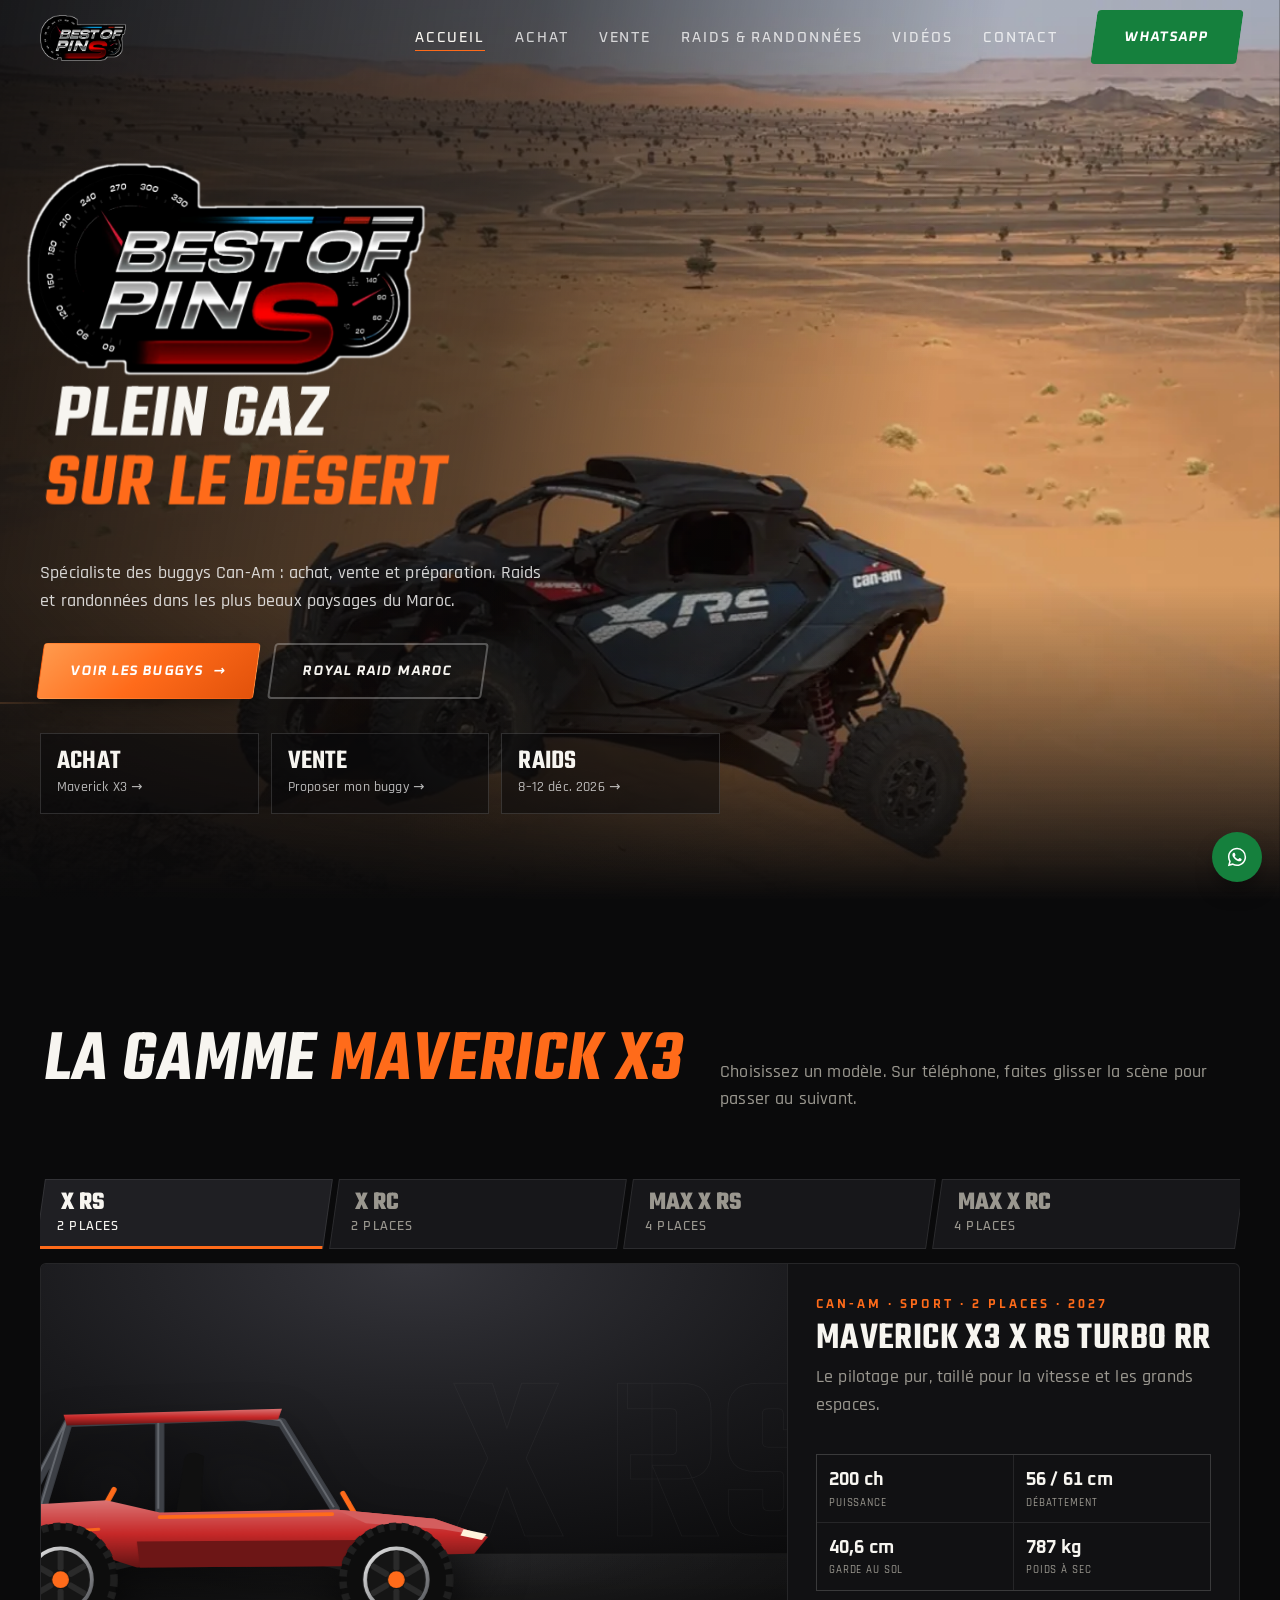
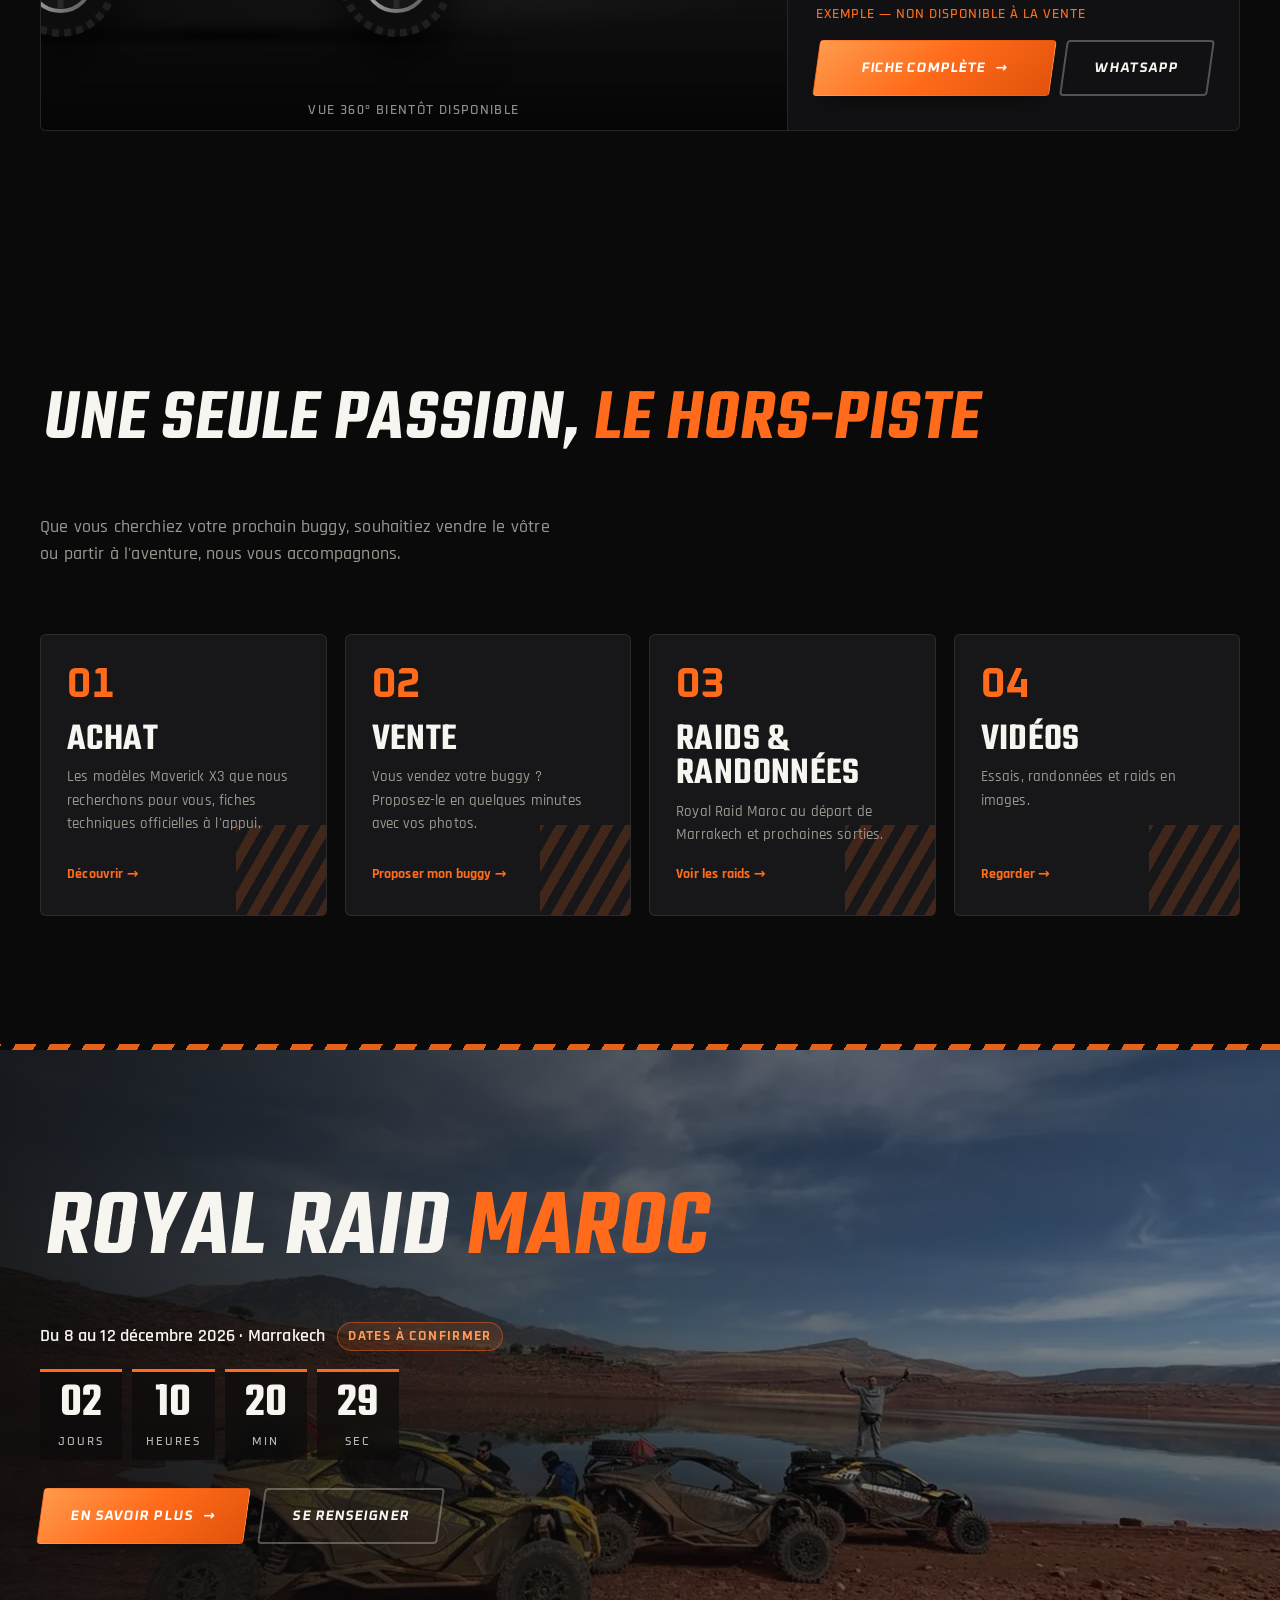
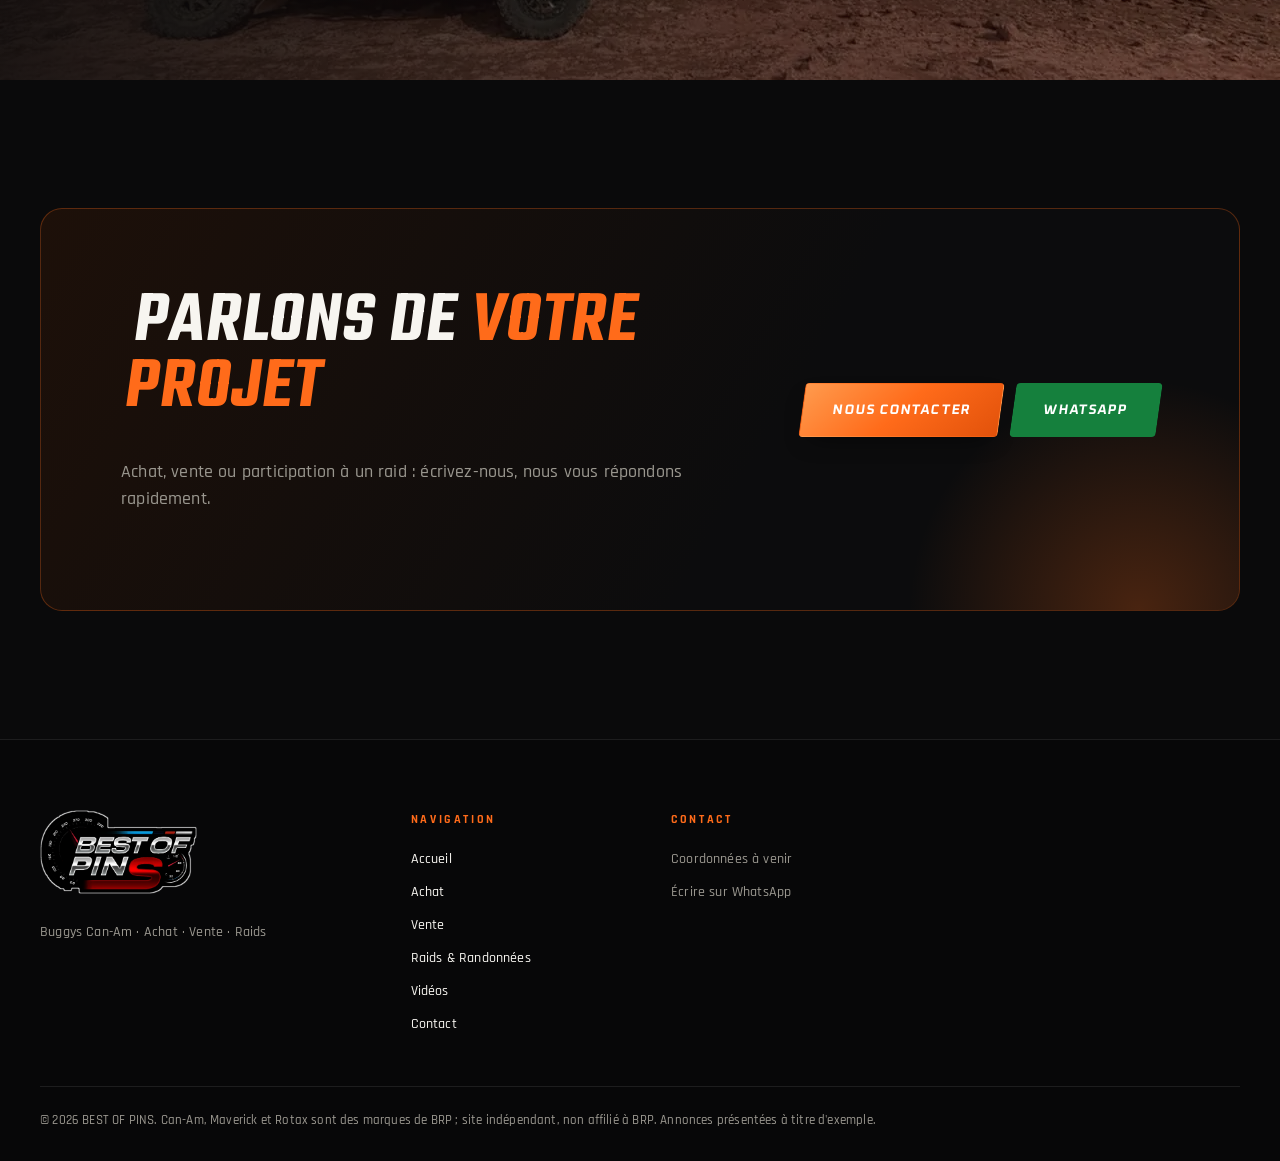
==== commit a936b9cf: "BEST OF PINS : nom, logo, audit Impeccable, animation GSAP" ====
--- a/index.html
+++ b/index.html
@@ -4,9 +4,10 @@
   <meta charset="utf-8">
   <meta name="viewport" content="width=device-width, initial-scale=1, viewport-fit=cover">
   <meta name="theme-color" content="#0a0a0b">
-  <title>PRESTIGE AUTO — Buggys Can-Am : achat, vente, raids</title>
-  <meta name="description" content="PRESTIGE AUTO : spécialiste des buggys Can-Am. Achat, vente entre particuliers, raids et randonnées au Maroc.">
-  <link rel="icon" href="assets/favicon.svg" type="image/svg+xml">
+  <title>BEST OF PINS — Buggys Can-Am : achat, vente, raids</title>
+  <meta name="description" content="BEST OF PINS : spécialiste des buggys Can-Am. Achat, vente entre particuliers, raids et randonnées au Maroc.">
+  <link rel="icon" href="assets/favicon.png" type="image/png">
+  <link rel="apple-touch-icon" href="assets/apple-touch-icon.png">
   <link rel="preconnect" href="https://fonts.googleapis.com">
   <link rel="preconnect" href="https://fonts.gstatic.com" crossorigin>
   <link href="https://fonts.googleapis.com/css2?family=Teko:wght@500;600&family=Rajdhani:wght@500;600;700&family=Oxanium:wght@600;700&display=swap" rel="stylesheet">
@@ -24,9 +25,9 @@
       <div class="speedlines" aria-hidden="true"><i></i><i></i><i></i><i></i><i></i></div>
       <div class="container hero-grid">
         <div class="hero-copy">
-          <p class="eyebrow rise">Spécialiste buggys Can-Am</p>
+          <img class="hero-logo rise" src="media/logo.webp" alt="BEST OF PINS" width="936" height="501" fetchpriority="high">
           <h1 class="title-anim"><span class="line"><span>Plein gaz</span></span><span class="line"><span><em>sur le désert</em></span></span></h1>
-          <p class="rise d2">Achat, vente et préparation de buggys Can-Am. Raids et randonnées dans les plus beaux paysages du Maroc.</p>
+          <p class="rise d2">Spécialiste des buggys Can-Am : achat, vente et préparation. Raids et randonnées dans les plus beaux paysages du Maroc.</p>
           <div class="hero-actions rise d3">
             <a class="btn btn-gold" href="achat.html">Voir les buggys <span class="arrow">→</span></a>
             <a class="btn btn-outline" href="raids.html">Royal Raid Maroc</a>
@@ -45,7 +46,6 @@
       <div class="container">
         <div class="section-head reveal">
           <div>
-            <p class="eyebrow">Showroom</p>
             <h2>La gamme <em>Maverick X3</em></h2>
           </div>
           <p class="muted">Choisissez un modèle. Sur téléphone, faites glisser la scène pour passer au suivant.</p>
@@ -58,7 +58,6 @@
       <div class="container">
         <div class="section-head reveal">
           <div>
-            <p class="eyebrow">Ce que nous faisons</p>
             <h2>Une seule passion, <em>le hors-piste</em></h2>
           </div>
           <p class="muted">Que vous cherchiez votre prochain buggy, souhaitiez vendre le vôtre ou partir à l'aventure, nous vous accompagnons.</p>
@@ -76,7 +75,6 @@
     <section class="section raid-band">
       <div class="raid-band-bg" data-photo="raidBand" data-scene="dunes" aria-hidden="true"></div>
       <div class="container raid-band-inner reveal">
-        <p class="eyebrow">Prochaine aventure</p>
         <h2>Royal Raid <em>Maroc</em></h2>
         <p class="raid-dates">Du 8 au 12 décembre 2026 · Marrakech <span class="tbc">Dates à confirmer</span></p>
         <div class="countdown" data-countdown="2026-12-08T08:00:00" aria-label="Compte à rebours avant le départ"></div>
@@ -91,7 +89,6 @@
       <div class="container">
         <div class="cta reveal">
           <div>
-            <p class="eyebrow">Une question ?</p>
             <h2>Parlons de <em>votre projet</em></h2>
             <p class="muted">Achat, vente ou participation à un raid : écrivez-nous, nous vous répondons rapidement.</p>
           </div>
@@ -110,5 +107,8 @@
   <script src="js/art.js"></script>
   <script src="js/main.js"></script>
   <script src="js/pages.js"></script>
+  <script defer src="js/vendor/gsap.min.js"></script>
+  <script defer src="js/vendor/ScrollTrigger.min.js"></script>
+  <script defer src="js/motion.js"></script>
 </body>
 </html>
--- a/css/style.css
+++ b/css/style.css
@@ -1,5 +1,5 @@
 /* =========================================================================
-   PRESTIGE AUTO — Feuille de style
+   BEST OF PINS — Feuille de style
    Palette : noir, blanc, touches dorées
    ========================================================================= */
 :root {
@@ -82,7 +82,7 @@
   white-space: nowrap; position: relative; overflow: hidden;
 }
 .btn:hover { transform: translateY(-2px); }
-.btn-gold { background: var(--gold-grad); color: #fff; box-shadow: 0 10px 30px -10px rgba(255, 107, 26, 0.6); }
+.btn-gold { background: var(--gold-grad); color: #fff; box-shadow: 0 10px 24px -12px rgba(0, 0, 0, 0.7); }
 .btn-gold::after {
   content: ""; position: absolute; inset: 0; transform: translateX(-120%);
   background: linear-gradient(110deg, transparent 30%, rgba(255, 255, 255, 0.55) 50%, transparent 70%);
@@ -91,8 +91,8 @@
 .btn-gold:hover::after { transform: translateX(120%); }
 .btn-outline { border-color: rgba(255, 255, 255, 0.28); color: var(--white); background: transparent; }
 .btn-outline:hover { border-color: var(--gold); color: var(--gold); }
-.btn-wa { background: #1f9d55; color: #fff; }
-.btn-wa:hover { background: #22b261; }
+.btn-wa { background: #15803d; color: #fff; }
+.btn-wa:hover { background: #166534; }
 .btn-sm { padding: 10px 20px; font-size: 0.82rem; }
 .btn-block { width: 100%; }
 
@@ -293,7 +293,7 @@
 .wa-float {
   position: fixed; right: 18px; bottom: calc(18px + env(safe-area-inset-bottom)); z-index: 45;
   display: inline-flex; align-items: center; gap: 0; padding: 14px; border-radius: 999px;
-  background: #1f9d55; color: #fff; box-shadow: 0 14px 30px -10px rgba(31, 157, 85, 0.7);
+  background: #15803d; color: #fff; box-shadow: 0 12px 24px -10px rgba(0, 0, 0, 0.75);
   transition: transform 0.35s var(--ease), padding 0.35s var(--ease);
   animation: rise 0.8s var(--ease) both 1.2s;
 }
@@ -404,7 +404,7 @@
 .steps b { color: var(--white); }
 .success-actions { display: flex; gap: 12px; justify-content: center; flex-wrap: wrap; }
 .wa-panel { text-align: center; }
-.wa-big { width: 72px; height: 72px; margin: 0 auto 16px; border-radius: 50%; background: #1f9d55; color: #fff; display: grid; place-items: center; }
+.wa-big { width: 72px; height: 72px; margin: 0 auto 16px; border-radius: 50%; background: #15803d; color: #fff; display: grid; place-items: center; }
 .wa-big svg { width: 36px; height: 36px; }
 .wa-panel .info-list { text-align: left; margin-top: 24px; }
 .check { text-transform: none !important; letter-spacing: 0 !important; font-weight: 400 !important; }
@@ -481,7 +481,7 @@
   .logo-text { font-size: 0.82rem; letter-spacing: 0.22em; }
   .logo-mark { width: 34px; height: 34px; }
     .hero { padding-top: calc(var(--header-h) + 18px); align-items: flex-start; }
-  .hero .eyebrow { letter-spacing: 0.2em; font-size: 0.68rem; margin-bottom: 12px; }
+  .hero .eyebrow { letter-spacing: 0.2em; font-size: 0.75rem; margin-bottom: 12px; }
   .hero .eyebrow::before { width: 22px; }
   .hero h1 { font-size: 2.55rem; }
   .hero-actions .btn { padding: 13px 14px; font-size: .85rem; }
--- a/css/sport.css
+++ b/css/sport.css
@@ -1,5 +1,5 @@
 /* =========================================================================
-   PRESTIGE AUTO — Couche « sport / rallye »
+   BEST OF PINS — Couche « sport / rallye »
    Chargée après style.css : typographies, titres inclinés, lignes de vitesse,
    coupes en biais entre sections, effets de survol. Animations limitées à
    transform/opacity (fluides sur mobile) et désactivées si « réduire les
@@ -22,9 +22,7 @@
 h2 { font-size: clamp(2.6rem, 6vw, 4.6rem); }
 h3 { font-size: 1.9rem; }
 h1 em, h2 em {
-  font-style: normal; color: transparent;
-  background: linear-gradient(100deg, #ffb26b 0%, #ff6b1a 45%, #e8480a 100%);
-  -webkit-background-clip: text; background-clip: text;
+  font-style: normal; color: var(--gold);
 }
 .eyebrow, .btn, .badge, .chip span, .car-brand, .tbc, .sample-flag, .main-nav ul a, .logo-text, .tile-num, .video-cat, .key-list span, .raid-facts small, .next-badge, .field label {
   font-family: var(--font-tech);
@@ -47,7 +45,7 @@
   padding: 15px 30px; transition: transform .3s var(--ease), background .3s, color .3s, border-color .3s, box-shadow .3s;
 }
 .btn:hover { transform: skewX(var(--skew)) translateY(-3px); }
-.btn-gold:hover { box-shadow: 0 16px 34px -12px rgba(255,107,26,.85); }
+.btn-gold:hover { box-shadow: 0 14px 26px -12px rgba(0,0,0,.8); }
 .btn .arrow { display: inline-block; transition: transform .3s var(--ease); }
 .btn:hover .arrow { transform: translateX(5px); }
 .btn-outline { border-width: 2px; }
@@ -59,7 +57,7 @@
 .stripe { height: 6px; background: repeating-linear-gradient(-60deg, var(--gold) 0 18px, transparent 18px 30px); opacity: .9; }
 
 /* ---------- Lignes de vitesse ---------- */
-.speedlines { position: absolute; inset: 0; z-index: 1; pointer-events: none; overflow: hidden; mix-blend-mode: screen; }
+.speedlines { position: absolute; inset: 0; z-index: 1; pointer-events: none; overflow: hidden; }
 .speedlines i {
   position: absolute; left: -40%; height: 2px; width: 35%; border-radius: 2px;
   background: linear-gradient(90deg, transparent, rgba(255,160,90,.75), transparent);
@@ -83,7 +81,7 @@
 .hero.has-photo .hero-grid { grid-template-columns: 1fr; grid-template-rows: none; min-height: 0; }
 .hero-quick { display: grid; grid-template-columns: repeat(3, 1fr); gap: 12px; margin-top: 34px; max-width: 760px; }
 .hero-quick a {
-  position: relative; display: flex; flex-direction: column; gap: 2px; padding: 14px 16px; border-left: 3px solid var(--gold);
+  position: relative; display: flex; flex-direction: column; gap: 2px; padding: 14px 16px; border: 1px solid rgba(255,255,255,.14);
   background: rgba(10,10,11,.55); -webkit-backdrop-filter: blur(8px); backdrop-filter: blur(8px);
   transition: background .3s, transform .3s var(--ease);
 }
@@ -97,12 +95,8 @@
 .car-card { border-radius: 6px; }
 .car-card-stage .photo { transition: transform .8s var(--ease); }
 .car-card:hover .photo { transform: scale(1.07); }
-.car-card::before {
-  content: ""; position: absolute; z-index: 2; top: 0; left: 0; width: 100%; height: 4px; background: var(--gold-grad);
-  transform: scaleX(0); transform-origin: left; transition: transform .5s var(--ease);
-}
+
 .car-card { position: relative; }
-.car-card:hover::before { transform: scaleX(1); }
 .car-model { font-size: 2.3rem; }
 .img-note { position: absolute; right: 10px; top: 52px; z-index: 2; font-size: .68rem; background: rgba(0,0,0,.65); padding: 3px 8px; border-radius: 3px; color: rgba(255,255,255,.8); }
 
@@ -203,10 +197,10 @@
 .sr-tab[aria-selected="true"]::after { transform: scaleX(1); }
 .sr-tab:active { transform: skewX(var(--skew)) scale(.97); }
 .sr-main { display: grid; grid-template-columns: minmax(0, 1.65fr) minmax(0, 1fr); gap: 0; border: 1px solid var(--line); border-radius: 6px; overflow: hidden; background: var(--ink); }
-.sr-stage { position: relative; aspect-ratio: 16 / 10; background: var(--stage-bg); overflow: hidden; touch-action: pan-y; user-select: none; -webkit-user-select: none; display: grid; place-items: center; }
-.sr-stage::before { /* sol en perspective */ content: ""; position: absolute; left: -20%; right: -20%; bottom: 0; height: 38%; background: repeating-linear-gradient(90deg, rgba(255,255,255,.05) 0 1px, transparent 1px 60px), linear-gradient(transparent, rgba(0,0,0,.6)); transform: perspective(400px) rotateX(58deg); transform-origin: bottom; mask-image: linear-gradient(transparent, #000 60%); -webkit-mask-image: linear-gradient(transparent, #000 60%); }
+.sr-stage { position: relative; aspect-ratio: 16 / 10; min-height: 100%; background: var(--stage-bg); overflow: hidden; touch-action: pan-y; user-select: none; -webkit-user-select: none; display: grid; place-items: center; }
+.sr-stage::before { /* sol en perspective */ content: ""; position: absolute; left: -20%; right: -20%; bottom: 0; height: 38%; background: radial-gradient(60% 70% at 50% 0%, rgba(255,255,255,.07), transparent 70%), linear-gradient(rgba(255,255,255,.03), rgba(0,0,0,.55)); border-top: 1px solid rgba(255,255,255,.06); }
 .stage-word { position: absolute; left: 50%; top: 46%; translate: -50% -50%; font-family: var(--font-display); font-weight: 600; text-transform: uppercase; white-space: nowrap; line-height: .8; font-size: clamp(5rem, 20vw, 15rem); color: transparent; -webkit-text-stroke: 1px rgba(255,255,255,.12); pointer-events: none; }
-.sr-car { position: relative; z-index: 1; width: 88%; }
+.sr-drive { position: relative; z-index: 1; width: 88%; }
 .car-cutout { display: block; width: 100%; height: auto; object-fit: contain; filter: drop-shadow(0 24px 22px rgba(0,0,0,.65)); }
 .car-art .buggy-svg { display: block; width: 100%; height: auto; }
 .sr-floor { position: absolute; left: 15%; right: 15%; bottom: 11%; height: 14%; background: radial-gradient(50% 50% at 50% 50%, rgba(255,107,26,.28), transparent 70%); filter: blur(6px); pointer-events: none; }
@@ -247,7 +241,7 @@
 @media (max-width: 860px) {
   .sr-main { grid-template-columns: 1fr; }
   .sr-stage { aspect-ratio: 4 / 3; }
-  .sr-car { width: 96%; }
+  .sr-drive { width: 96%; }
   .sr-info { border-left: 0; border-top: 1px solid var(--line); padding: 22px 18px 24px; }
   .sr-tab { min-width: 96px; padding: 8px 14px 10px; }
   .sr-tab b { font-size: 1.35rem; }
@@ -258,3 +252,16 @@
 .page-hero-compact { padding-bottom: 8px; } .page-hero-compact h1 { font-size: clamp(2.6rem, 7vw, 5.2rem); }
 .card-actions .btn-gold { min-width: 0; padding-inline: 14px; letter-spacing: .04em; white-space: normal; text-align: center; line-height: 1.2; }
 .btn.btn-icon { padding: 0; } .btn svg { max-width: none; }
+
+/* Surfaces navigateur aux couleurs du site */
+::selection { background: var(--gold); color: #0a0a0b; }
+input, textarea, select { caret-color: var(--gold); accent-color: var(--gold); }
+:focus-visible { outline: 2px solid var(--gold); outline-offset: 3px; }
+html { scrollbar-color: #3a3a40 #0a0a0b; }
+.sr-specs b, .countdown, .key-list b { font-variant-numeric: tabular-nums; }
+
+/* Logo BEST OF PINS (fond noir fondu dans le décor) */
+.logo-img { display: block; height: 46px; width: auto; }
+.logo-img-lg { height: 84px; }
+.hero-logo { display: block; width: clamp(210px, 34vw, 400px); height: auto; margin: 0 0 6px -2%; }
+@media (max-width: 860px) { .logo-img { height: 38px; } }
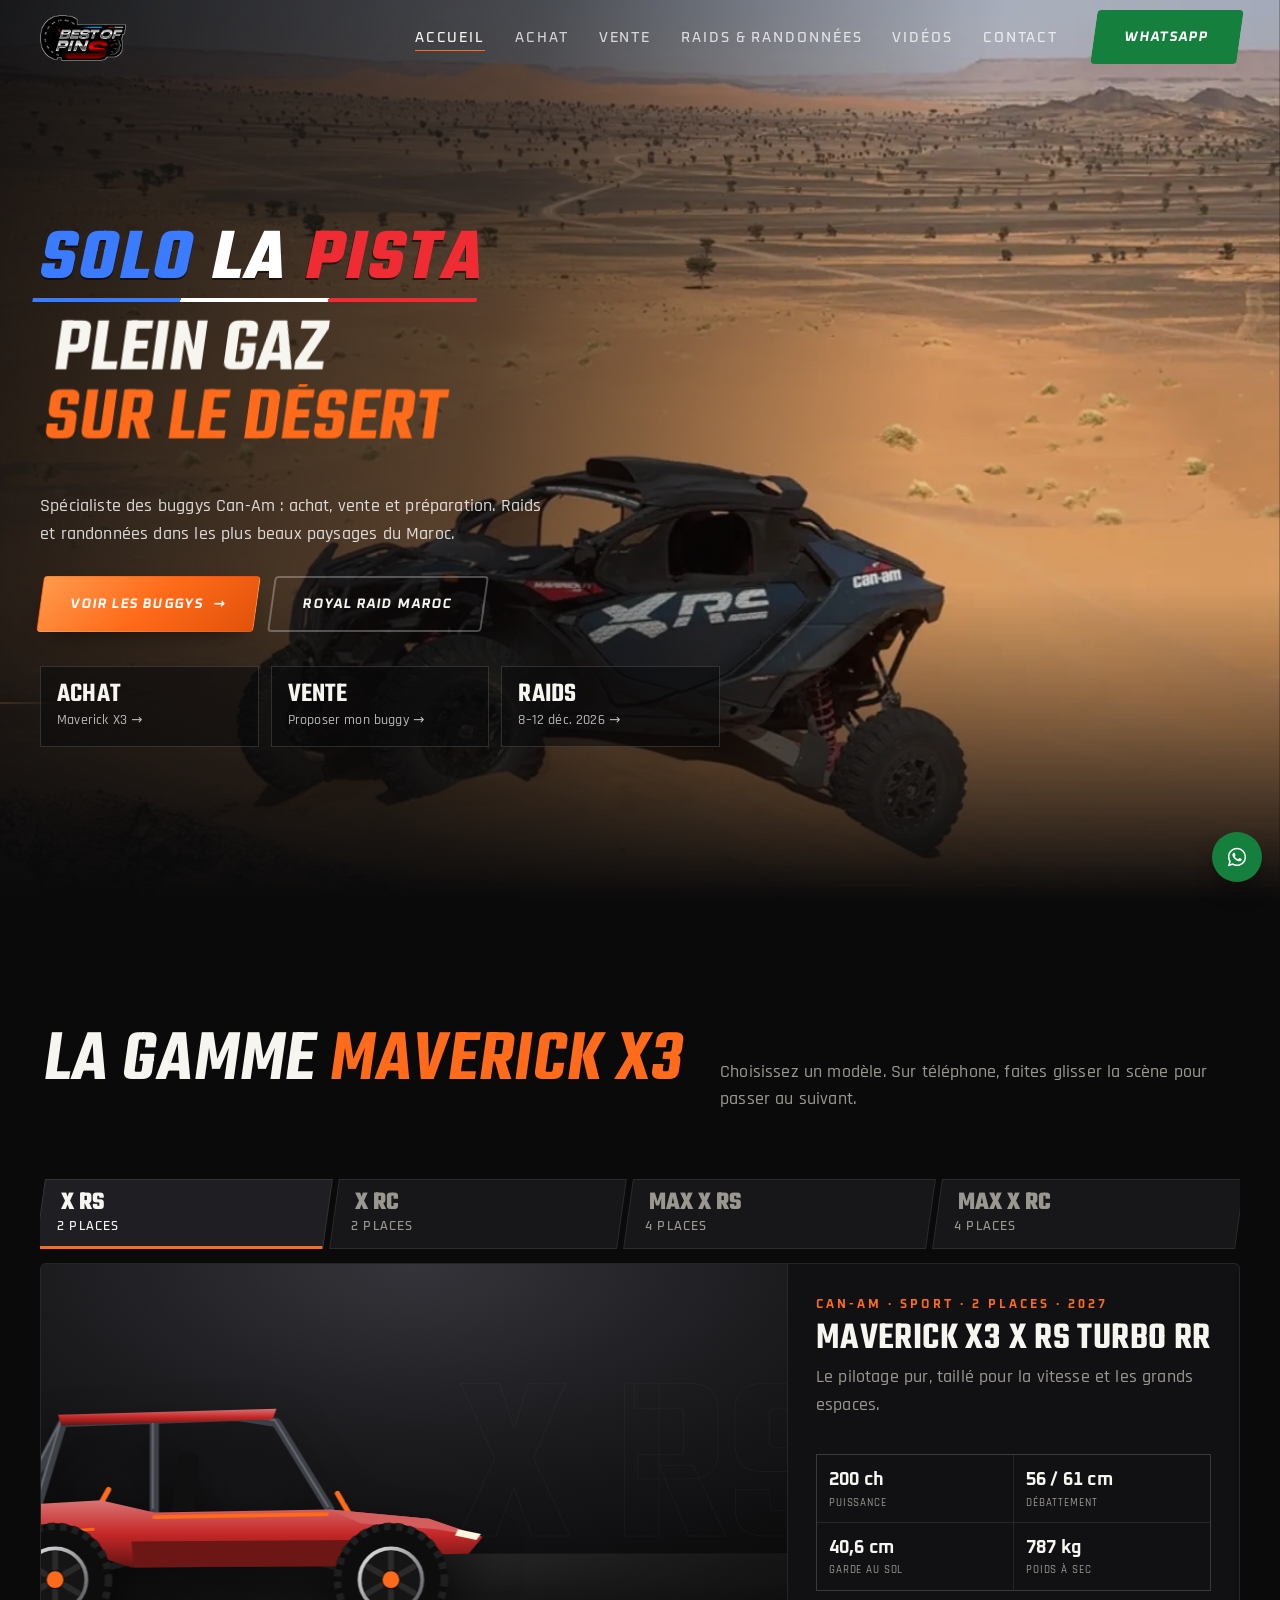
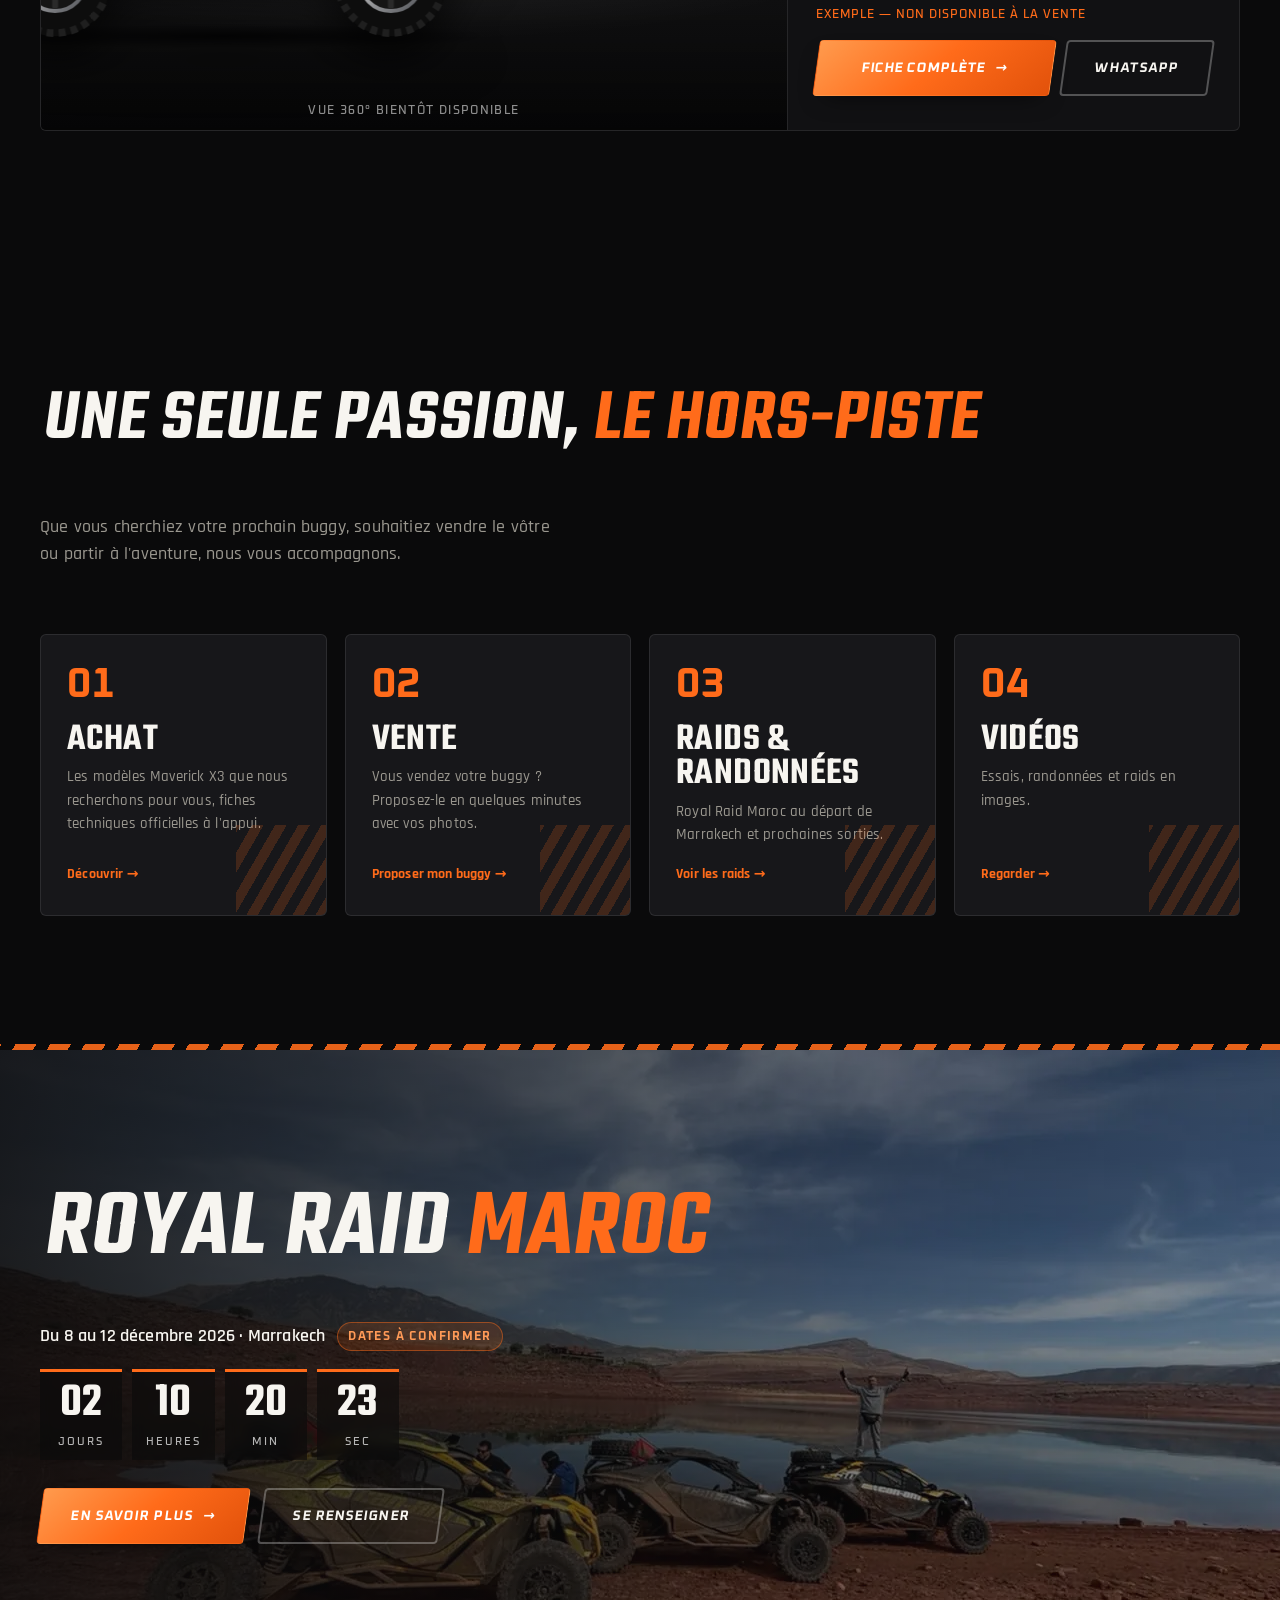
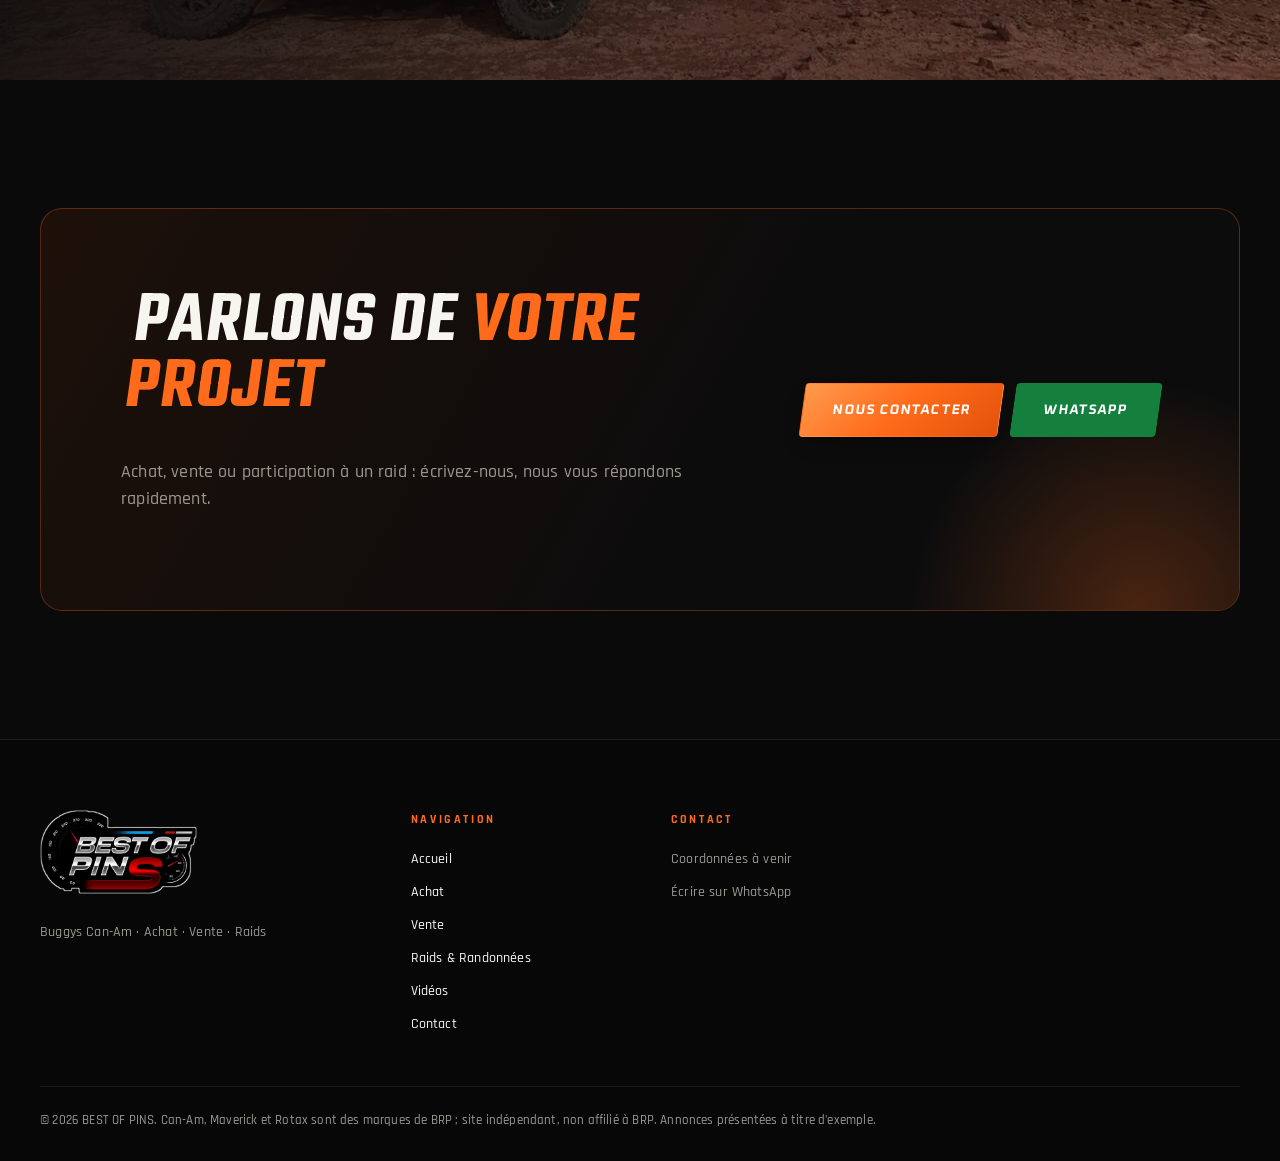
==== commit f786b66d: "Accueil : SOLO LA PISTA" ====
--- a/index.html
+++ b/index.html
@@ -25,7 +25,7 @@
       <div class="speedlines" aria-hidden="true"><i></i><i></i><i></i><i></i><i></i></div>
       <div class="container hero-grid">
         <div class="hero-copy">
-          <img class="hero-logo rise" src="media/logo.webp" alt="BEST OF PINS" width="936" height="501" fetchpriority="high">
+          <p class="hero-tag rise" lang="it"><span class="hero-tag-in"><span class="t-blue">Solo</span> <span class="t-white">la</span> <span class="t-red">Pista</span></span></p>
           <h1 class="title-anim"><span class="line"><span>Plein gaz</span></span><span class="line"><span><em>sur le désert</em></span></span></h1>
           <p class="rise d2">Spécialiste des buggys Can-Am : achat, vente et préparation. Raids et randonnées dans les plus beaux paysages du Maroc.</p>
           <div class="hero-actions rise d3">
--- a/css/sport.css
+++ b/css/sport.css
@@ -264,4 +264,10 @@
 .logo-img { display: block; height: 46px; width: auto; }
 .logo-img-lg { height: 84px; }
 .hero-logo { display: block; width: clamp(210px, 34vw, 400px); height: auto; margin: 0 0 6px -2%; }
+.hero-tag { margin: 0 0 14px; }
+.hero-tag-in { position: relative; display: inline-block; padding-bottom: 10px; font-family: var(--font-display); font-weight: 700; font-size: clamp(2.4rem, 7.2vw, 4.6rem); line-height: .85; letter-spacing: .04em; text-transform: uppercase; transform: skewX(-12deg); text-shadow: 0 2px 0 rgba(0,0,0,.55); white-space: nowrap; }
+.hero-tag .t-blue { color: #3b7bff; }
+.hero-tag .t-white { color: #fff; }
+.hero-tag .t-red { color: #ef2b33; }
+.hero-tag-in::after { content: ""; position: absolute; left: 0; bottom: 0; width: 100%; height: 4px; background: linear-gradient(90deg, #3b7bff 0 33.3%, #fff 33.3% 66.6%, #ef2b33 66.6%); }
 @media (max-width: 860px) { .logo-img { height: 38px; } }
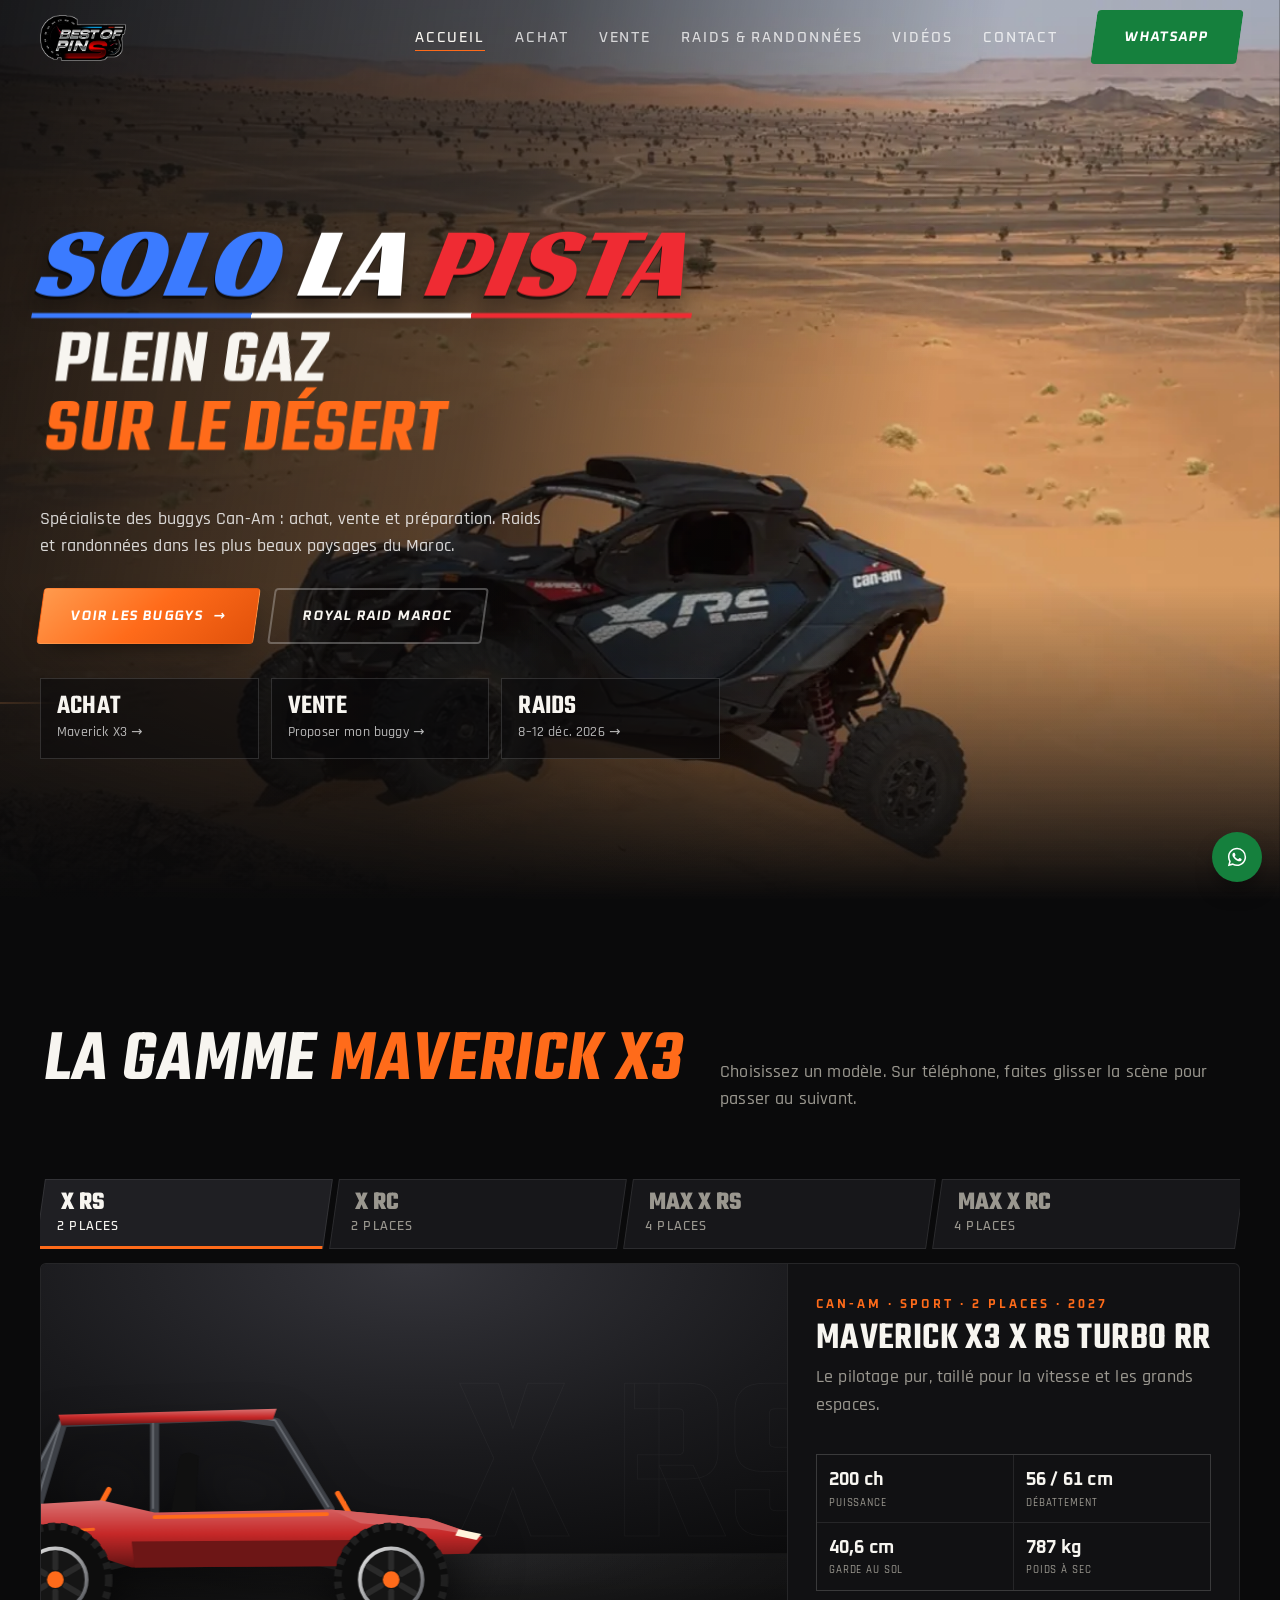
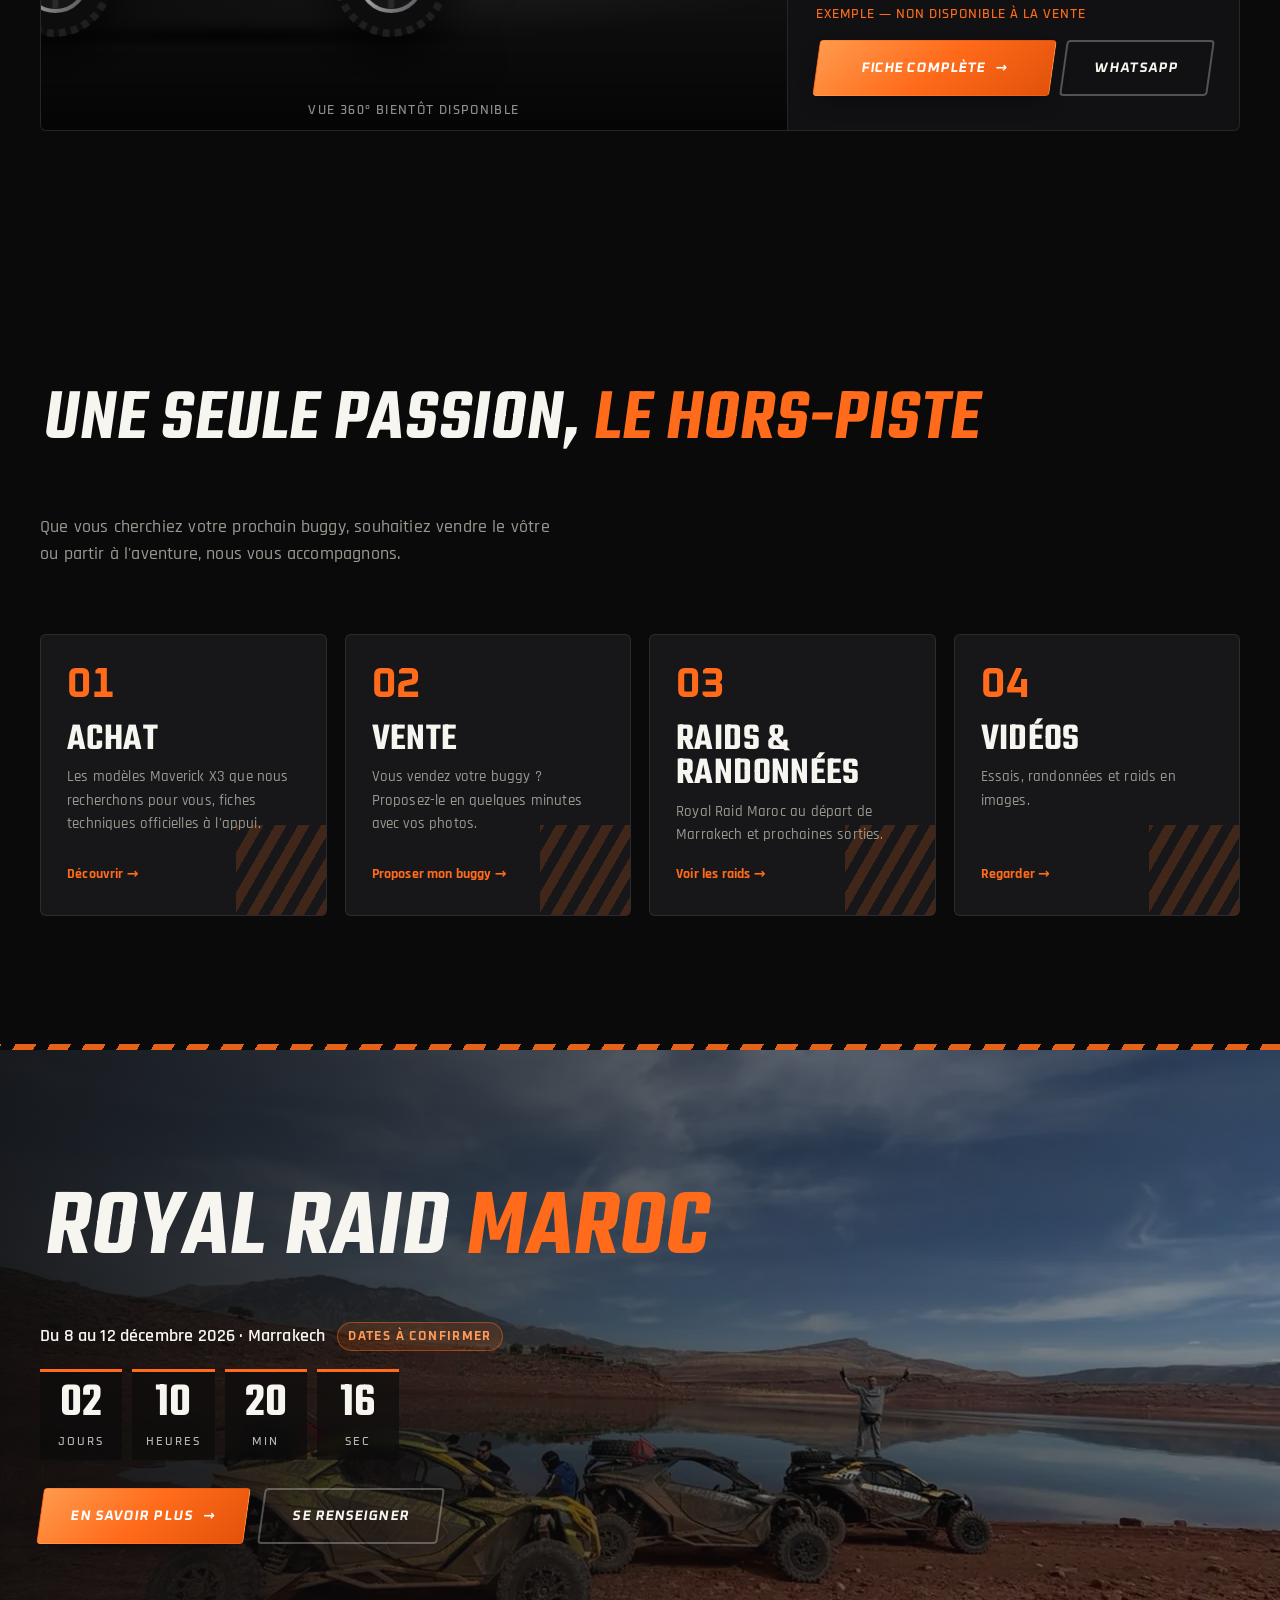
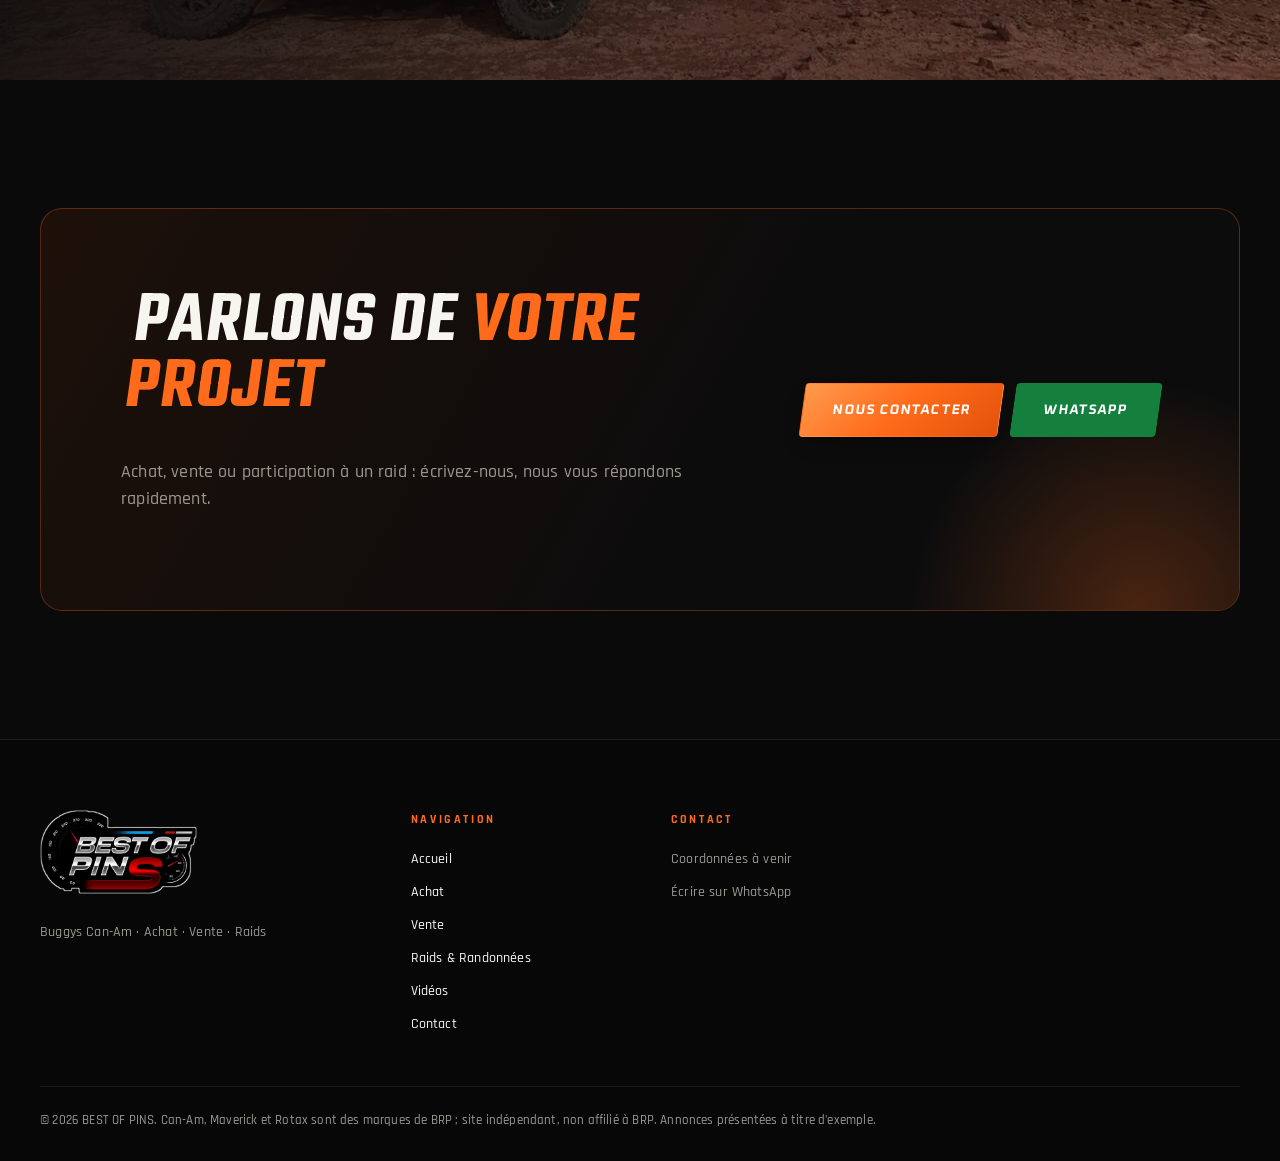
==== commit 16ab734c: "Accueil : animation racing + police Racing Sans One" ====
--- a/index.html
+++ b/index.html
@@ -8,6 +8,7 @@
   <meta name="description" content="BEST OF PINS : spécialiste des buggys Can-Am. Achat, vente entre particuliers, raids et randonnées au Maroc.">
   <link rel="icon" href="assets/favicon.png" type="image/png">
   <link rel="apple-touch-icon" href="assets/apple-touch-icon.png">
+  <link rel="preload" href="assets/fonts/racing-sans-one.ttf" as="font" type="font/ttf" crossorigin>
   <link rel="preconnect" href="https://fonts.googleapis.com">
   <link rel="preconnect" href="https://fonts.gstatic.com" crossorigin>
   <link href="https://fonts.googleapis.com/css2?family=Teko:wght@500;600&family=Rajdhani:wght@500;600;700&family=Oxanium:wght@600;700&display=swap" rel="stylesheet">
@@ -25,7 +26,7 @@
       <div class="speedlines" aria-hidden="true"><i></i><i></i><i></i><i></i><i></i></div>
       <div class="container hero-grid">
         <div class="hero-copy">
-          <p class="hero-tag rise" lang="it"><span class="hero-tag-in"><span class="t-blue">Solo</span> <span class="t-white">la</span> <span class="t-red">Pista</span></span></p>
+          <p class="hero-tag" lang="it"><span class="hero-tag-in"><span class="t-blue">Solo</span> <span class="t-white">la</span> <span class="t-red">Pista</span></span></p>
           <h1 class="title-anim"><span class="line"><span>Plein gaz</span></span><span class="line"><span><em>sur le désert</em></span></span></h1>
           <p class="rise d2">Spécialiste des buggys Can-Am : achat, vente et préparation. Raids et randonnées dans les plus beaux paysages du Maroc.</p>
           <div class="hero-actions rise d3">
--- a/css/sport.css
+++ b/css/sport.css
@@ -264,10 +264,30 @@
 .logo-img { display: block; height: 46px; width: auto; }
 .logo-img-lg { height: 84px; }
 .hero-logo { display: block; width: clamp(210px, 34vw, 400px); height: auto; margin: 0 0 6px -2%; }
-.hero-tag { margin: 0 0 14px; }
-.hero-tag-in { position: relative; display: inline-block; padding-bottom: 10px; font-family: var(--font-display); font-weight: 700; font-size: clamp(2.4rem, 7.2vw, 4.6rem); line-height: .85; letter-spacing: .04em; text-transform: uppercase; transform: skewX(-12deg); text-shadow: 0 2px 0 rgba(0,0,0,.55); white-space: nowrap; }
+.hero-tag { margin: 0 0 10px; }
+.hero-tag-in { position: relative; display: inline-block; padding: 0 .08em 12px 0; font-family: "Racing Sans One", var(--font-display); font-weight: 400; font-size: clamp(2.7rem, 10.5vw, 6.2rem); line-height: .9; letter-spacing: .01em; text-transform: uppercase; transform: skewX(-10deg); text-shadow: 0 3px 0 rgba(0,0,0,.6), 0 10px 24px rgba(0,0,0,.45); white-space: nowrap; }
 .hero-tag .t-blue { color: #3b7bff; }
 .hero-tag .t-white { color: #fff; }
 .hero-tag .t-red { color: #ef2b33; }
-.hero-tag-in::after { content: ""; position: absolute; left: 0; bottom: 0; width: 100%; height: 4px; background: linear-gradient(90deg, #3b7bff 0 33.3%, #fff 33.3% 66.6%, #ef2b33 66.6%); }
+.hero-tag-in::after { content: ""; position: absolute; left: 0; bottom: 0; width: 100%; height: 5px; background: linear-gradient(90deg, #3b7bff 0 33.3%, #fff 33.3% 66.6%, #ef2b33 66.6%); }
 @media (max-width: 860px) { .logo-img { height: 38px; } }
+
+@font-face { font-family: "Racing Sans One"; src: url("../assets/fonts/racing-sans-one.ttf") format("truetype"); font-display: swap; } /* SIL OFL, voir assets/fonts */
+/* Accueil : arrivée racing hors champ (≈0,7 s), « BIM BAM BOUM » */
+.hero-copy .hero-tag { will-change: transform; animation: zoomFromLeft .56s both; }
+.hero-copy .title-anim .line { overflow: visible; }
+.hero-copy .title-anim .line > span { transform: none; will-change: transform; animation: zoomFromRight .56s .07s both; }
+.hero-copy .title-anim .line:nth-child(2) > span { animation-name: zoomFromLeft; animation-delay: .14s; }
+@keyframes zoomFromLeft {
+  0% { transform: translate3d(-110vw, 0, 0) skewX(-18deg); filter: blur(7px); animation-timing-function: cubic-bezier(.08, .82, .22, 1); }
+  72% { transform: translate3d(1.2%, 0, 0) skewX(7deg); filter: blur(.6px); animation-timing-function: cubic-bezier(.3, .6, .4, 1); }
+  100% { transform: none; filter: none; }
+}
+@keyframes zoomFromRight {
+  0% { transform: translate3d(110vw, 0, 0) skewX(18deg); filter: blur(7px); animation-timing-function: cubic-bezier(.08, .82, .22, 1); }
+  72% { transform: translate3d(-1.2%, 0, 0) skewX(-7deg); filter: blur(.6px); animation-timing-function: cubic-bezier(.3, .6, .4, 1); }
+  100% { transform: none; filter: none; }
+}
+@media (prefers-reduced-motion: reduce) {
+  .hero-copy .hero-tag, .hero-copy .title-anim .line > span { animation: none; transform: none; filter: none; }
+}
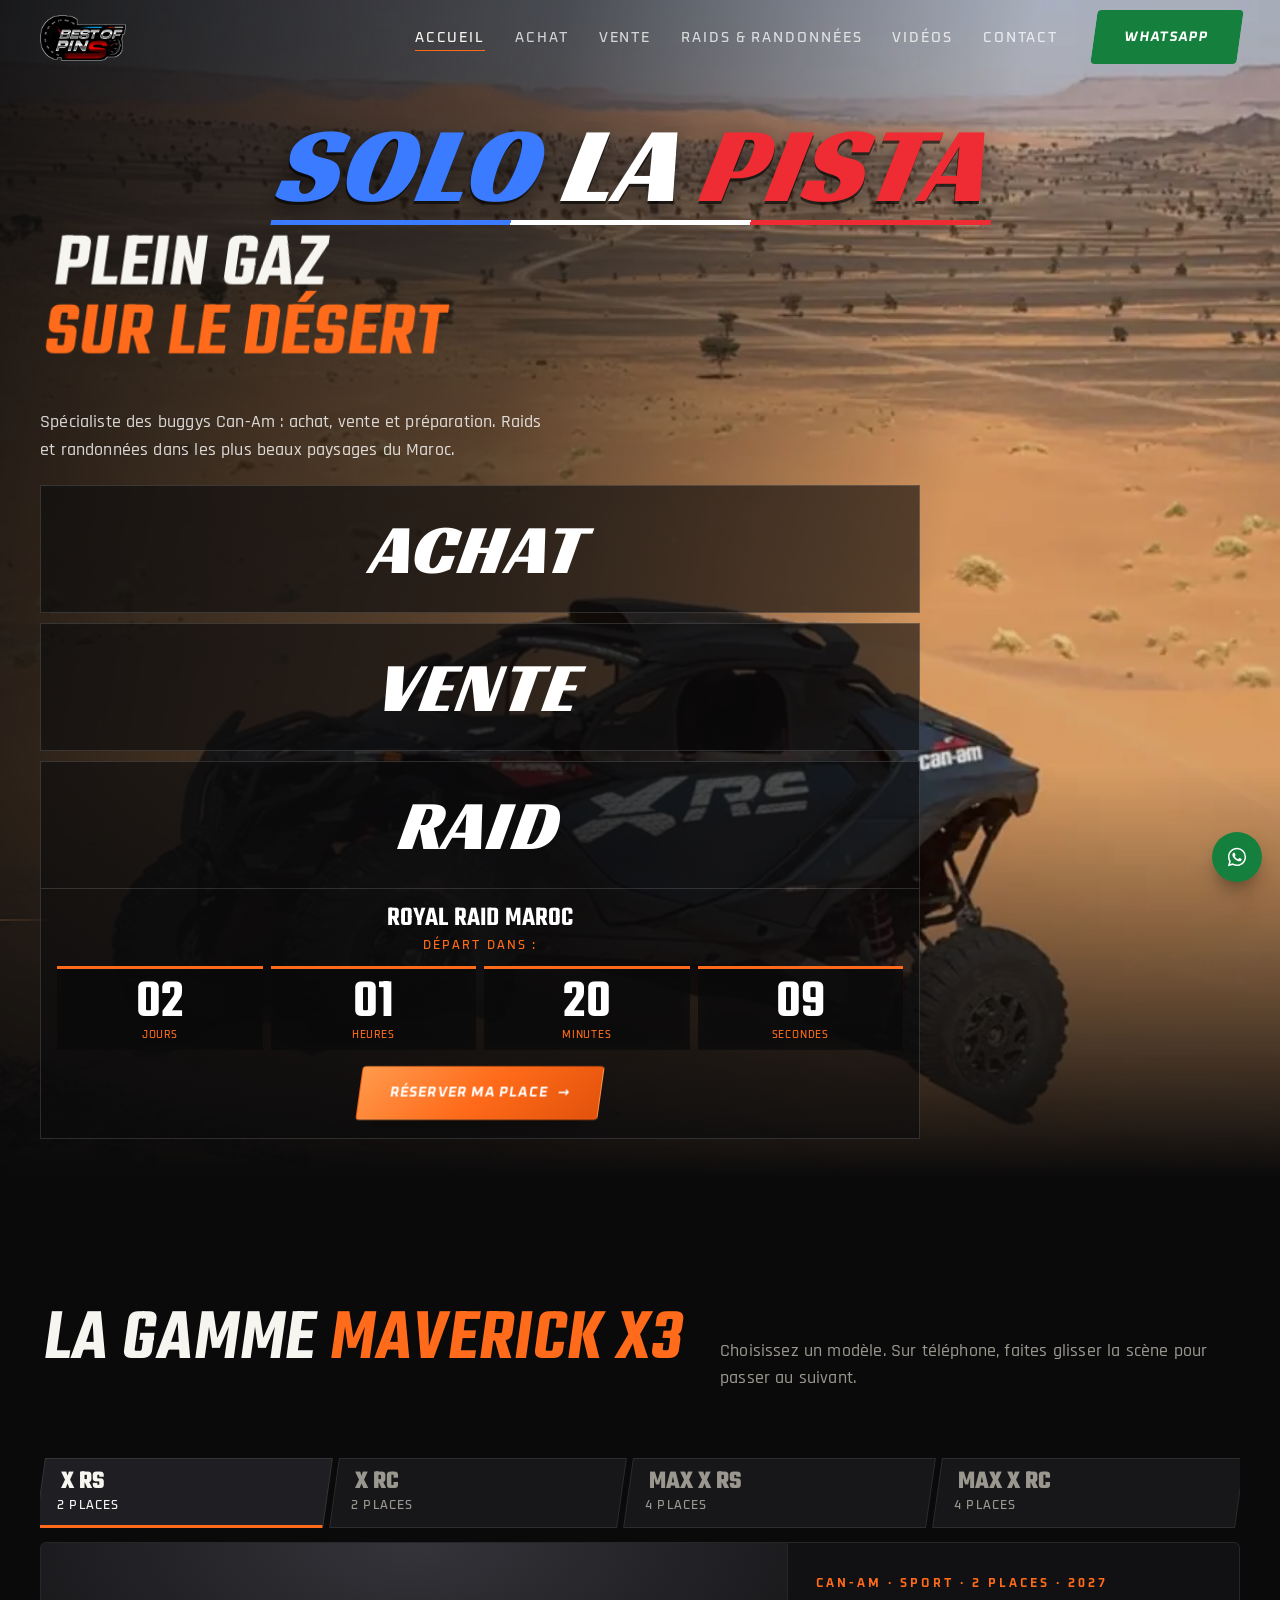
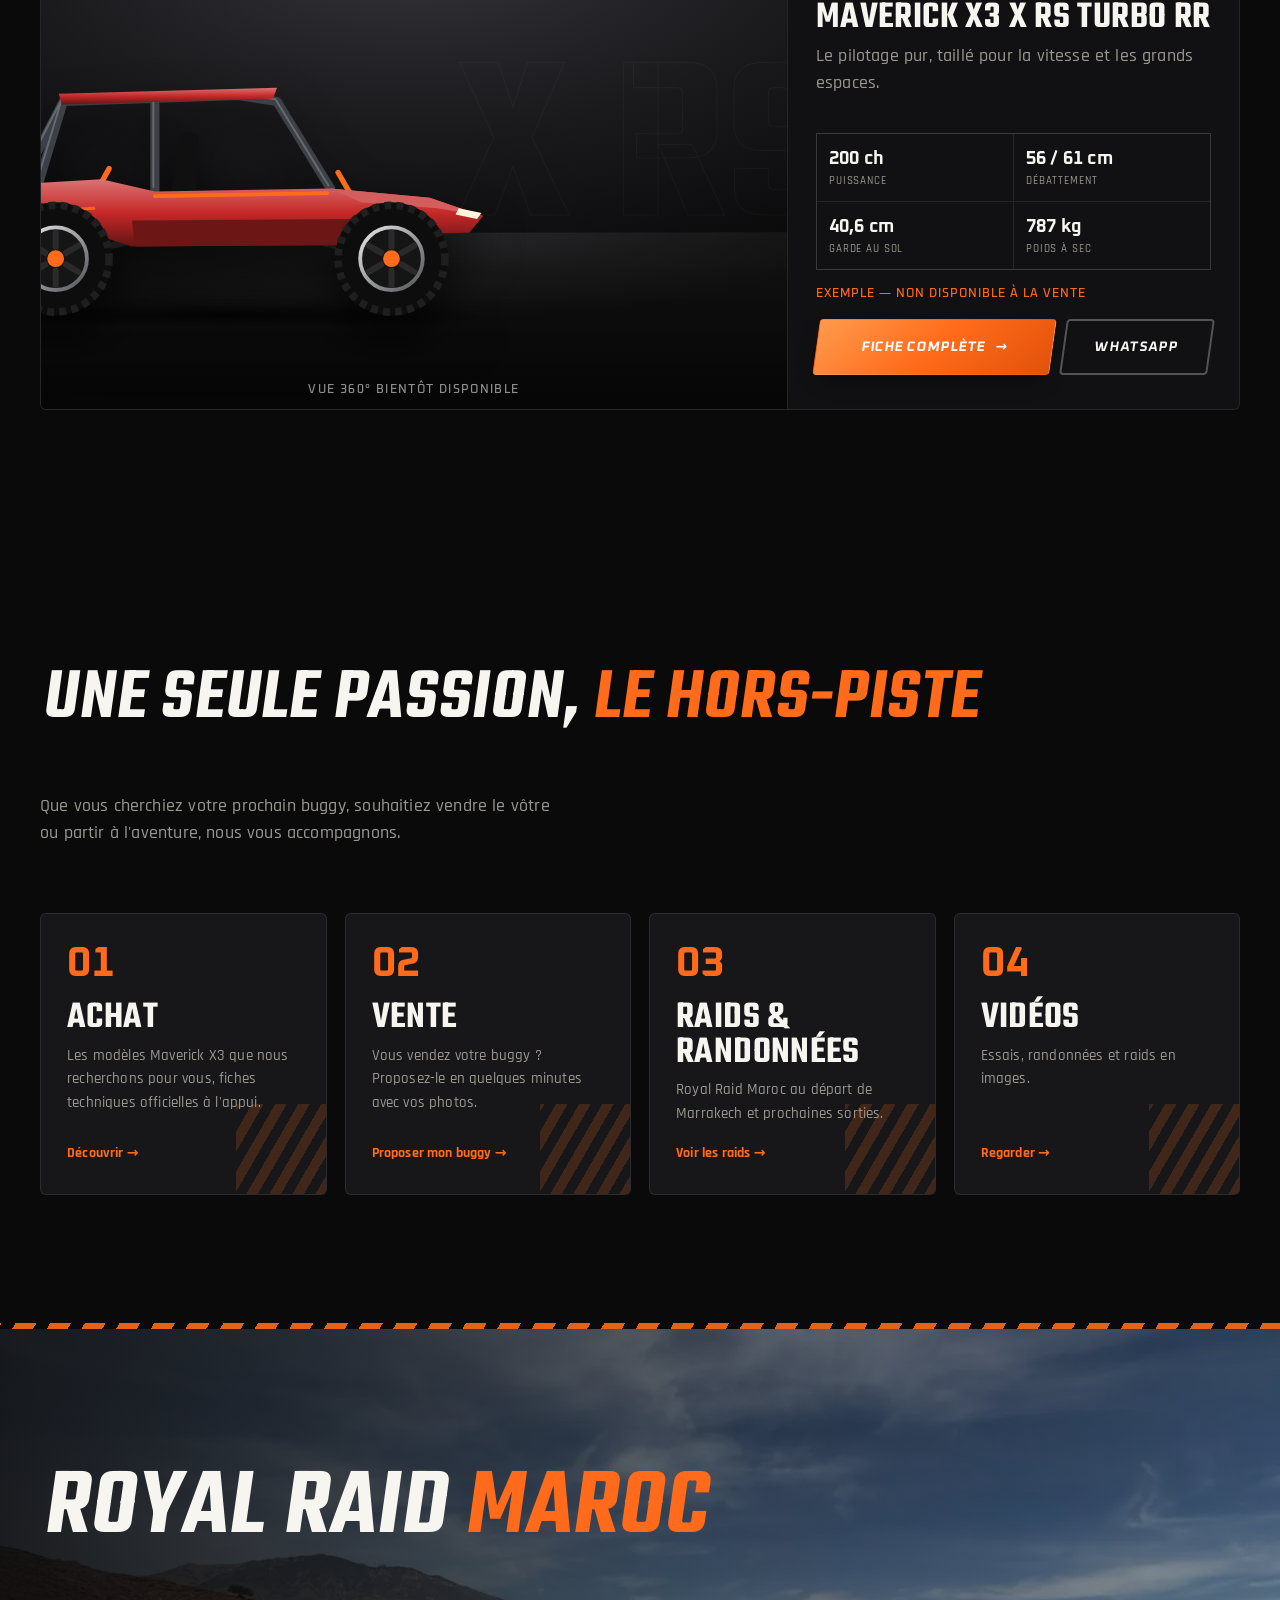
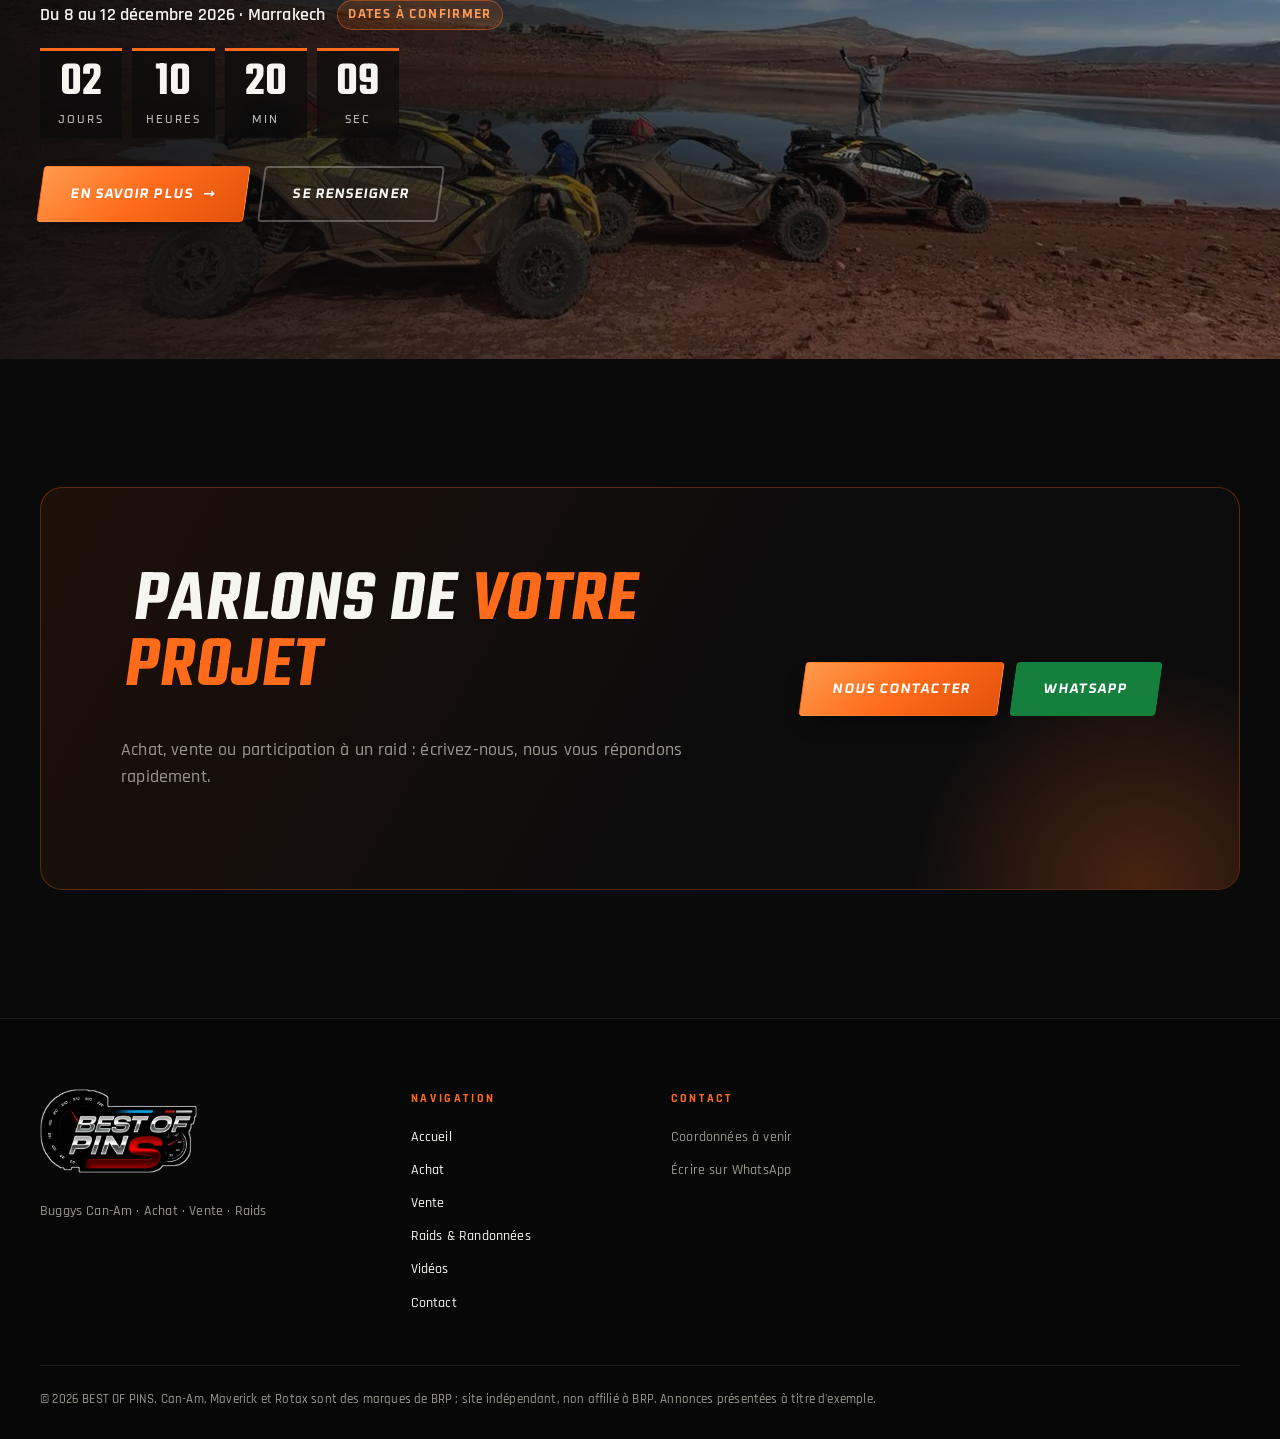
==== commit aff3bc51: "Accueil : voitures tracteuses, rubriques, compte à rebours" ====
--- a/index.html
+++ b/index.html
@@ -17,6 +17,16 @@
   <noscript><style>body{opacity:1}.reveal,.rise{opacity:1;transform:none}</style></noscript>
 </head>
 <body data-page="home">
+  <!-- Voiture de course provisoire (SVG). Remplacement par photos : HERO_CARS dans js/data.js -->
+  <svg width="0" height="0" style="position:absolute" aria-hidden="true" focusable="false"><symbol id="race-car" viewBox="0 0 160 48">
+    <path d="M4 12h14l2 3h-4l1 13H9L6 15H4z" fill="#0b0b0c"/>
+    <path d="M8 36 9 25q2-6 14-7l36-2q10-8 30-9l14 1q9 1 15 8l26 5q10 2 11 9v6z" fill="currentColor"/>
+    <path d="M62 17q10-7 27-7l12 1q6 1 10 6z" fill="#0b0b0c"/>
+    <path d="M10 27h146v3H10z" fill="var(--car-accent, #ff6b1a)"/>
+    <path d="M140 36h18v2h-18z" fill="#0b0b0c"/>
+    <circle cx="36" cy="36" r="10" fill="#0b0b0c"/><circle cx="36" cy="36" r="4.5" fill="#9a9a9a"/>
+    <circle cx="128" cy="36" r="10" fill="#0b0b0c"/><circle cx="128" cy="36" r="4.5" fill="#9a9a9a"/>
+  </symbol></svg>
   <header id="site-header" class="site-header"></header>
 
   <main>
@@ -26,17 +36,19 @@
       <div class="speedlines" aria-hidden="true"><i></i><i></i><i></i><i></i><i></i></div>
       <div class="container hero-grid">
         <div class="hero-copy">
-          <p class="hero-tag" lang="it"><span class="hero-tag-in"><span class="t-blue">Solo</span> <span class="t-white">la</span> <span class="t-red">Pista</span></span></p>
-          <h1 class="title-anim"><span class="line"><span>Plein gaz</span></span><span class="line"><span><em>sur le désert</em></span></span></h1>
+          <p class="hero-tag" lang="it"><span class="tow tow-l"><span class="hero-tag-in"><span class="t-blue">Solo</span> <span class="t-white">la</span> <span class="t-red">Pista</span></span><span class="tow-rig" aria-hidden="true"><i class="tow-cable"></i><span class="tow-car" data-car="0"><svg viewBox="0 0 160 48"><use href="#race-car"/></svg></span></span></span></p>
+          <h1 class="title-anim"><span class="line"><span class="tow tow-r">Plein gaz<span class="tow-rig" aria-hidden="true"><i class="tow-cable"></i><span class="tow-car" data-car="1"><svg viewBox="0 0 160 48"><use href="#race-car"/></svg></span></span></span></span><span class="line"><span class="tow tow-l"><em>sur le désert</em><span class="tow-rig" aria-hidden="true"><i class="tow-cable"></i><span class="tow-car" data-car="2"><svg viewBox="0 0 160 48"><use href="#race-car"/></svg></span></span></span></span></h1>
           <p class="rise d2">Spécialiste des buggys Can-Am : achat, vente et préparation. Raids et randonnées dans les plus beaux paysages du Maroc.</p>
-          <div class="hero-actions rise d3">
-            <a class="btn btn-gold" href="achat.html">Voir les buggys <span class="arrow">→</span></a>
-            <a class="btn btn-outline" href="raids.html">Royal Raid Maroc</a>
-          </div>
-          <nav class="hero-quick rise d4" aria-label="Accès rapide">
-            <a href="achat.html"><b>Achat</b><span>Maverick X3 →</span></a>
-            <a href="vente.html"><b>Vente</b><span>Proposer mon buggy →</span></a>
-            <a href="raids.html"><b>Raids</b><span>8–12 déc. 2026 →</span></a>
+          <nav class="hero-rubrics rise d3" aria-label="Accès rapide">
+            <a class="rubric" href="achat.html"><b>Achat</b></a>
+            <a class="rubric" href="vente.html"><b>Vente</b></a>
+            <a class="rubric" href="raids.html"><b>Raid</b></a>
+            <div class="rubric-raid">
+              <p class="rr-title">Royal Raid Maroc</p>
+              <p class="rr-sub">Départ dans :</p>
+              <div class="countdown countdown-hero" data-countdown="2026-12-08T00:00:00+01:00" data-long="1" data-done="Le raid a commencé" aria-label="Compte à rebours avant le départ du Royal Raid Maroc"></div>
+              <a class="btn btn-gold js-wa" data-msg="1" id="hero-raid-wa" href="raids.html" target="_blank" rel="noopener">Réserver ma place <span class="arrow">→</span></a>
+            </div>
           </nav>
         </div>
         <div class="hero-car" id="hero-car"></div>
--- a/css/sport.css
+++ b/css/sport.css
@@ -265,7 +265,7 @@
 .logo-img-lg { height: 84px; }
 .hero-logo { display: block; width: clamp(210px, 34vw, 400px); height: auto; margin: 0 0 6px -2%; }
 .hero-tag { margin: 0 0 10px; }
-.hero-tag-in { position: relative; display: inline-block; padding: 0 .08em 12px 0; font-family: "Racing Sans One", var(--font-display); font-weight: 400; font-size: clamp(2.7rem, 10.5vw, 6.2rem); line-height: .9; letter-spacing: .01em; text-transform: uppercase; transform: skewX(-10deg); text-shadow: 0 3px 0 rgba(0,0,0,.6), 0 10px 24px rgba(0,0,0,.45); white-space: nowrap; }
+.hero-tag-in { position: relative; display: inline-block; padding: 0 .08em 12px 0; font-family: "Racing Sans One", var(--font-display); font-weight: 400; font-size: inherit; line-height: .9; letter-spacing: .01em; text-transform: uppercase; transform: skewX(-10deg); text-shadow: 0 3px 0 rgba(0,0,0,.6), 0 10px 24px rgba(0,0,0,.45); white-space: nowrap; }
 .hero-tag .t-blue { color: #3b7bff; }
 .hero-tag .t-white { color: #fff; }
 .hero-tag .t-red { color: #ef2b33; }
@@ -273,21 +273,60 @@
 @media (max-width: 860px) { .logo-img { height: 38px; } }
 
 @font-face { font-family: "Racing Sans One"; src: url("../assets/fonts/racing-sans-one.ttf") format("truetype"); font-display: swap; } /* SIL OFL, voir assets/fonts */
-/* Accueil : arrivée racing hors champ (≈0,7 s), « BIM BAM BOUM » */
-.hero-copy .hero-tag { will-change: transform; animation: zoomFromLeft .56s both; }
+/* ---------- Accueil : voitures qui tractent les titres (≈0,78 s) ---------- */
+.hero-copy { max-width: none; width: 100%; justify-self: stretch; }
+.hero-copy .hero-tag { max-width: none; margin: 0 0 6px; text-align: center; font-size: clamp(2.95rem, 11.3vw, 6.75rem); line-height: .9; }
 .hero-copy .title-anim .line { overflow: visible; }
-.hero-copy .title-anim .line > span { transform: none; will-change: transform; animation: zoomFromRight .56s .07s both; }
-.hero-copy .title-anim .line:nth-child(2) > span { animation-name: zoomFromLeft; animation-delay: .14s; }
-@keyframes zoomFromLeft {
-  0% { transform: translate3d(-110vw, 0, 0) skewX(-18deg); filter: blur(7px); animation-timing-function: cubic-bezier(.08, .82, .22, 1); }
-  72% { transform: translate3d(1.2%, 0, 0) skewX(7deg); filter: blur(.6px); animation-timing-function: cubic-bezier(.3, .6, .4, 1); }
+.hero-copy .title-anim .line > .tow { transform: none; animation: towL .44s var(--d, 0s) both; }
+.hero-copy .title-anim .line > .tow-r { animation-name: towR; }
+.tow { position: relative; display: inline-block; will-change: transform; animation: towL .44s var(--d, 0s) both; }
+.tow-r { animation-name: towR; }
+.hero-copy .title-anim .line:nth-child(1) > .tow { --d: .08s; }
+.hero-copy .title-anim .line:nth-child(2) > .tow { --d: .16s; }
+.tow-rig { position: absolute; top: 50%; left: 100%; display: flex; align-items: center; height: .5em; translate: 0 -50%; pointer-events: none; animation: rigOutL .62s var(--d, 0s) both; }
+.tow-r .tow-rig { left: auto; right: 100%; flex-direction: row-reverse; animation-name: rigOutR; }
+.tow-cable { display: block; width: .45em; height: 2px; background: repeating-linear-gradient(90deg, rgba(255,255,255,.85) 0 6px, transparent 6px 9px); transform-origin: left center; animation: cableIn .62s var(--d, 0s) both; }
+.tow-r .tow-cable { transform-origin: right center; }
+.tow-car { display: block; height: 100%; aspect-ratio: 160 / 48; color: #f4f4f4; --car-accent: var(--gold); }
+.tow-car svg, .tow-car img { display: block; width: 100%; height: 100%; object-fit: contain; }
+.tow-r .tow-car { transform: scaleX(-1); color: var(--gold); --car-accent: #0b0b0c; }
+.title-anim .line:nth-child(2) .tow-car { color: #e3262f; --car-accent: #f4f4f4; }
+@keyframes towL {
+  0% { transform: translate3d(calc(-100vw - 100% - 3em), 0, 0); filter: blur(6px); animation-timing-function: cubic-bezier(.1, .8, .2, 1); }
+  80% { transform: translate3d(.06em, 0, 0); filter: blur(.4px); animation-timing-function: ease-out; }
   100% { transform: none; filter: none; }
 }
-@keyframes zoomFromRight {
-  0% { transform: translate3d(110vw, 0, 0) skewX(18deg); filter: blur(7px); animation-timing-function: cubic-bezier(.08, .82, .22, 1); }
-  72% { transform: translate3d(-1.2%, 0, 0) skewX(-7deg); filter: blur(.6px); animation-timing-function: cubic-bezier(.3, .6, .4, 1); }
+@keyframes towR {
+  0% { transform: translate3d(calc(100vw + 100% + 3em), 0, 0); filter: blur(6px); animation-timing-function: cubic-bezier(.1, .8, .2, 1); }
+  80% { transform: translate3d(-.06em, 0, 0); filter: blur(.4px); animation-timing-function: ease-out; }
   100% { transform: none; filter: none; }
 }
+/* la voiture s'arrête un instant avec le texte, lâche le câble, puis file et disparaît */
+@keyframes rigOutL { 0%, 72% { opacity: 1; transform: none; } 100% { opacity: 0; transform: translateX(.8em); visibility: hidden; } }
+@keyframes rigOutR { 0%, 72% { opacity: 1; transform: none; } 100% { opacity: 0; transform: translateX(-.8em); visibility: hidden; } }
+@keyframes cableIn { 0%, 66% { transform: none; opacity: 1; } 84%, 100% { transform: scaleX(0); opacity: 0; } }
+
+/* Grandes rubriques + compte à rebours */
+.hero-rubrics { display: grid; gap: 10px; margin-top: 22px; max-width: 880px; }
+.rubric { position: relative; display: grid; place-items: center; min-height: clamp(92px, 21vw, 128px); background: rgba(12,12,14,.62); border: 1px solid rgba(255,255,255,.14); -webkit-backdrop-filter: blur(6px); backdrop-filter: blur(6px); overflow: hidden; transition: background .25s var(--ease), border-color .25s var(--ease), transform .2s var(--ease); -webkit-tap-highlight-color: transparent; }
+.rubric::after { content: ""; position: absolute; left: 0; right: 0; bottom: 0; height: 3px; background: var(--gold); transform: scaleX(0); transform-origin: left; transition: transform .3s var(--ease); }
+.rubric b { font-family: "Racing Sans One", var(--font-display); font-weight: 400; font-size: clamp(2.6rem, 11vw, 4.4rem); line-height: 1; text-transform: uppercase; letter-spacing: .02em; transform: skewX(-8deg); color: #fff; }
+.rubric:active { transform: scale(.985); background: rgba(255,107,26,.2); }
+.rubric:active::after, .rubric:focus-visible::after { transform: scaleX(1); }
+@media (hover: hover) { .rubric:hover { border-color: rgba(255,107,26,.55); background: rgba(20,20,22,.72); } .rubric:hover::after { transform: scaleX(1); } }
+.rubric-raid { margin-top: -10px; padding: 16px 16px 18px; background: rgba(12,12,14,.62); border: 1px solid rgba(255,255,255,.14); border-top: 0; text-align: center; -webkit-backdrop-filter: blur(6px); backdrop-filter: blur(6px); }
+.hero-copy .rubric-raid p { max-width: none; margin: 0; }
+.hero-copy .rubric-raid .rr-title { font-family: var(--font-display); font-weight: 600; font-size: 1.7rem; line-height: 1; text-transform: uppercase; color: #fff; }
+.hero-copy .rubric-raid .rr-sub { margin-top: 4px; font-family: var(--font-tech); font-size: .72rem; letter-spacing: .18em; text-transform: uppercase; color: var(--gold); }
+.countdown-hero { display: grid; grid-template-columns: repeat(4, 1fr); gap: 8px; margin: 12px 0 16px; }
+.countdown-hero div { min-width: 0; padding: 10px 4px 6px; }
+.countdown-hero b { font-size: clamp(2.3rem, 9vw, 3.4rem); color: #fff; }
+.countdown-hero span { display: block; font-size: .6rem; letter-spacing: .08em; color: var(--gold); }
+.hero-copy .countdown-done { grid-column: 1 / -1; font-family: "Racing Sans One", var(--font-display); font-size: clamp(1.8rem, 7vw, 2.6rem); color: var(--gold); text-transform: uppercase; }
+.rubric-raid .btn { width: 100%; justify-content: center; }
+@media (min-width: 861px) { .rubric-raid .btn { width: auto; } }
+
 @media (prefers-reduced-motion: reduce) {
-  .hero-copy .hero-tag, .hero-copy .title-anim .line > span { animation: none; transform: none; filter: none; }
-}
+  .tow { animation: none; }
+  .tow-rig { display: none; }
+}
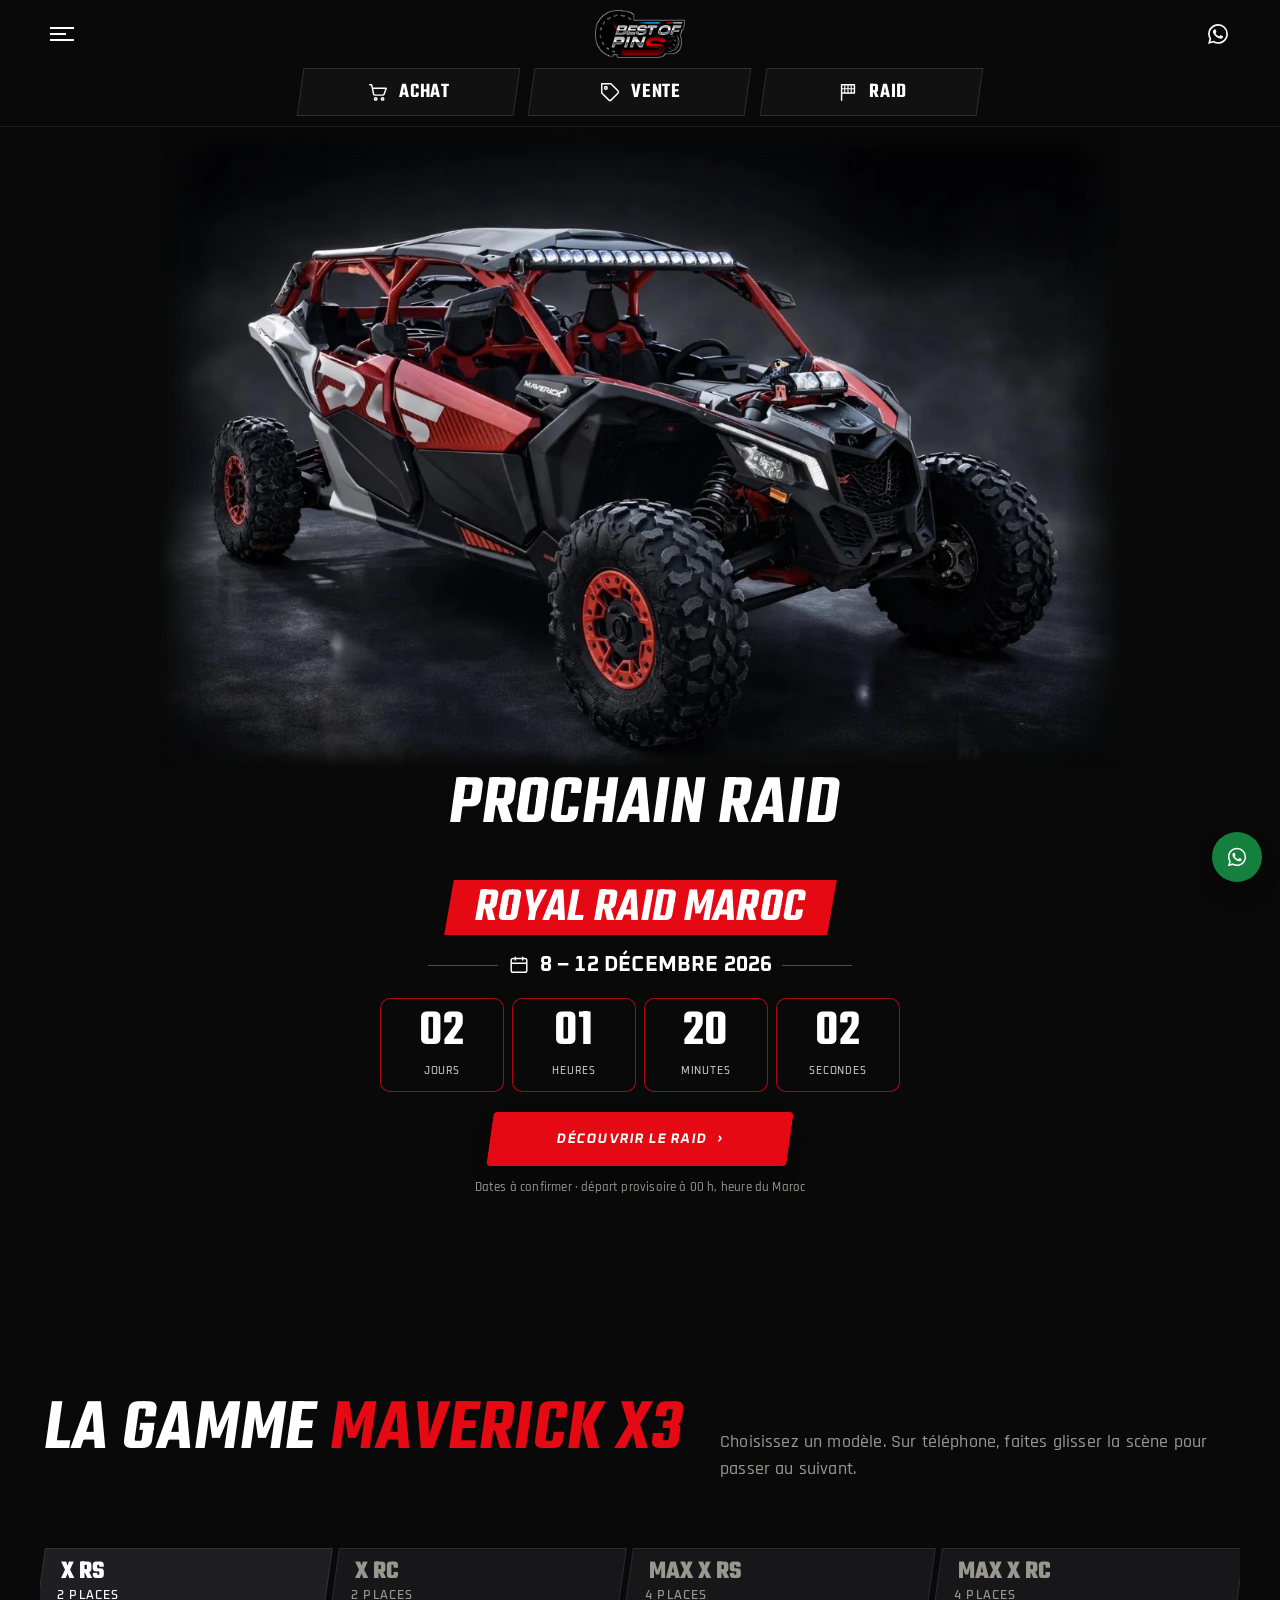
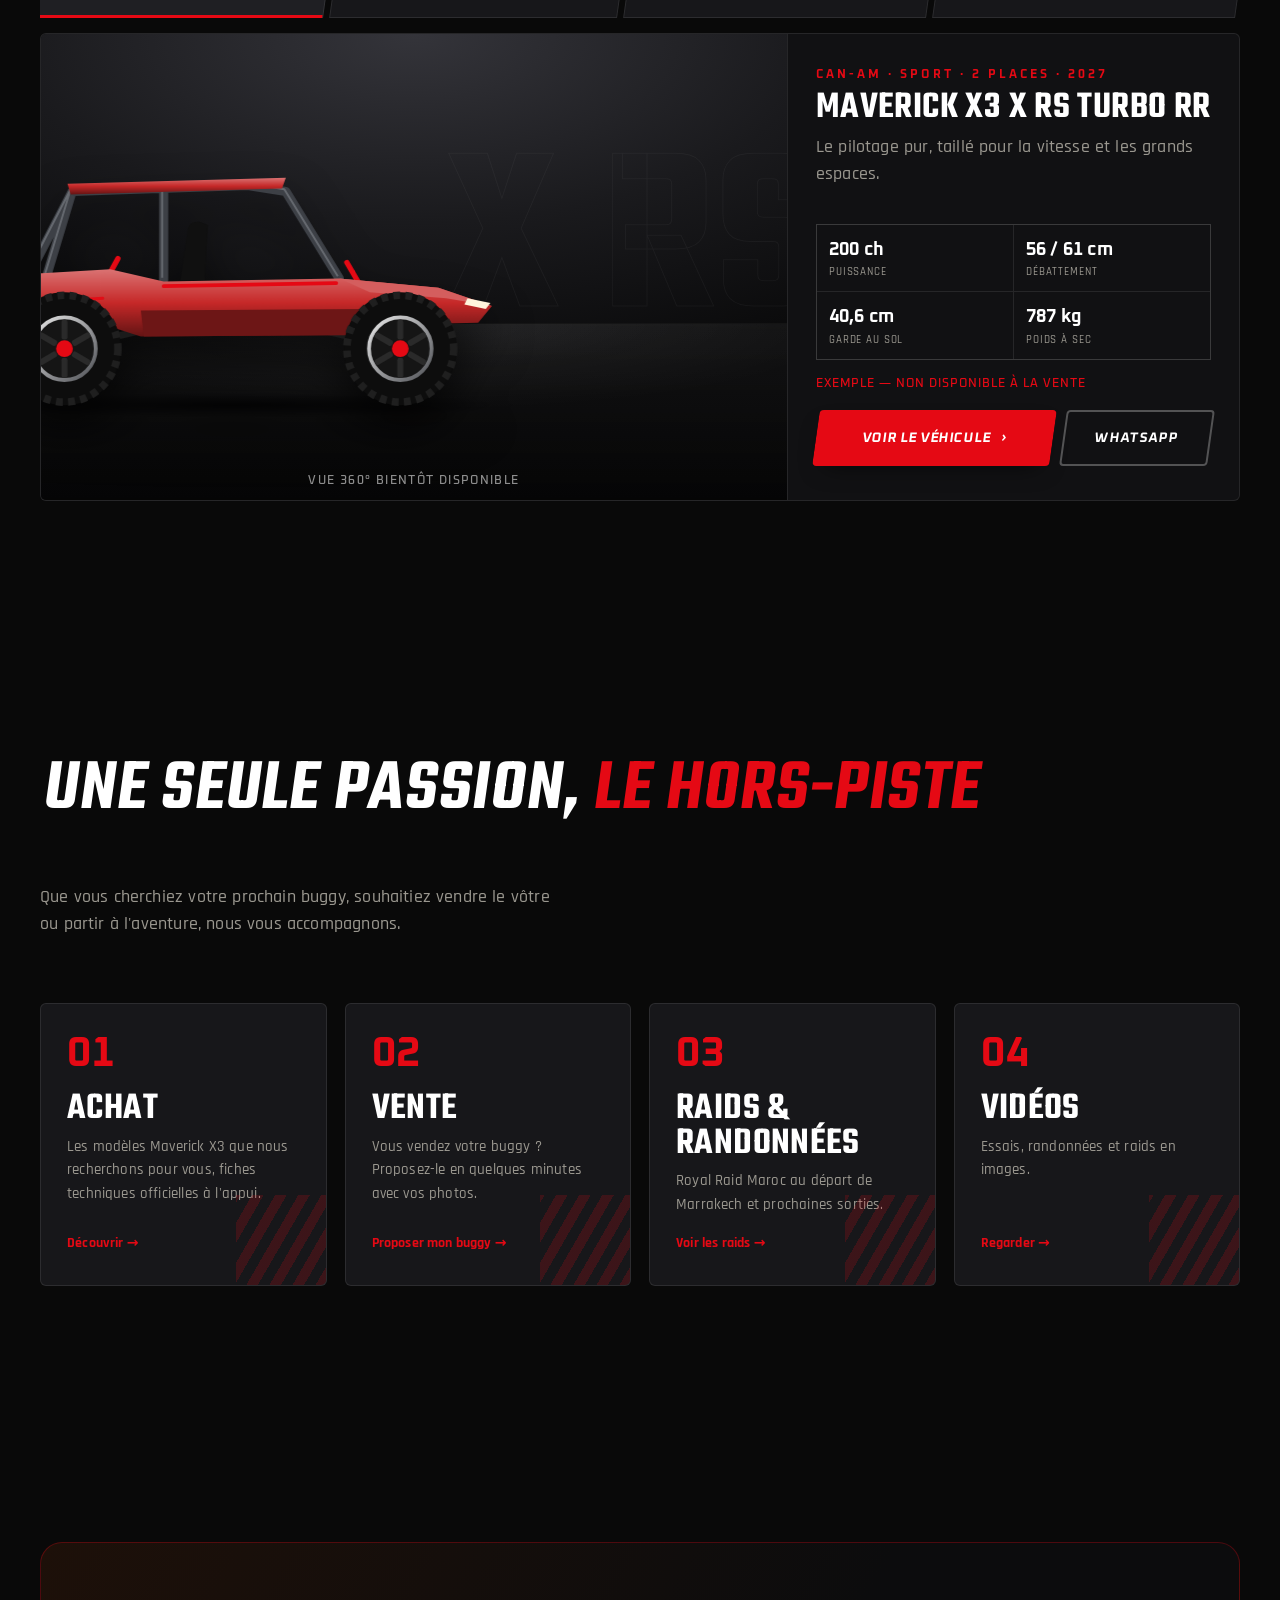
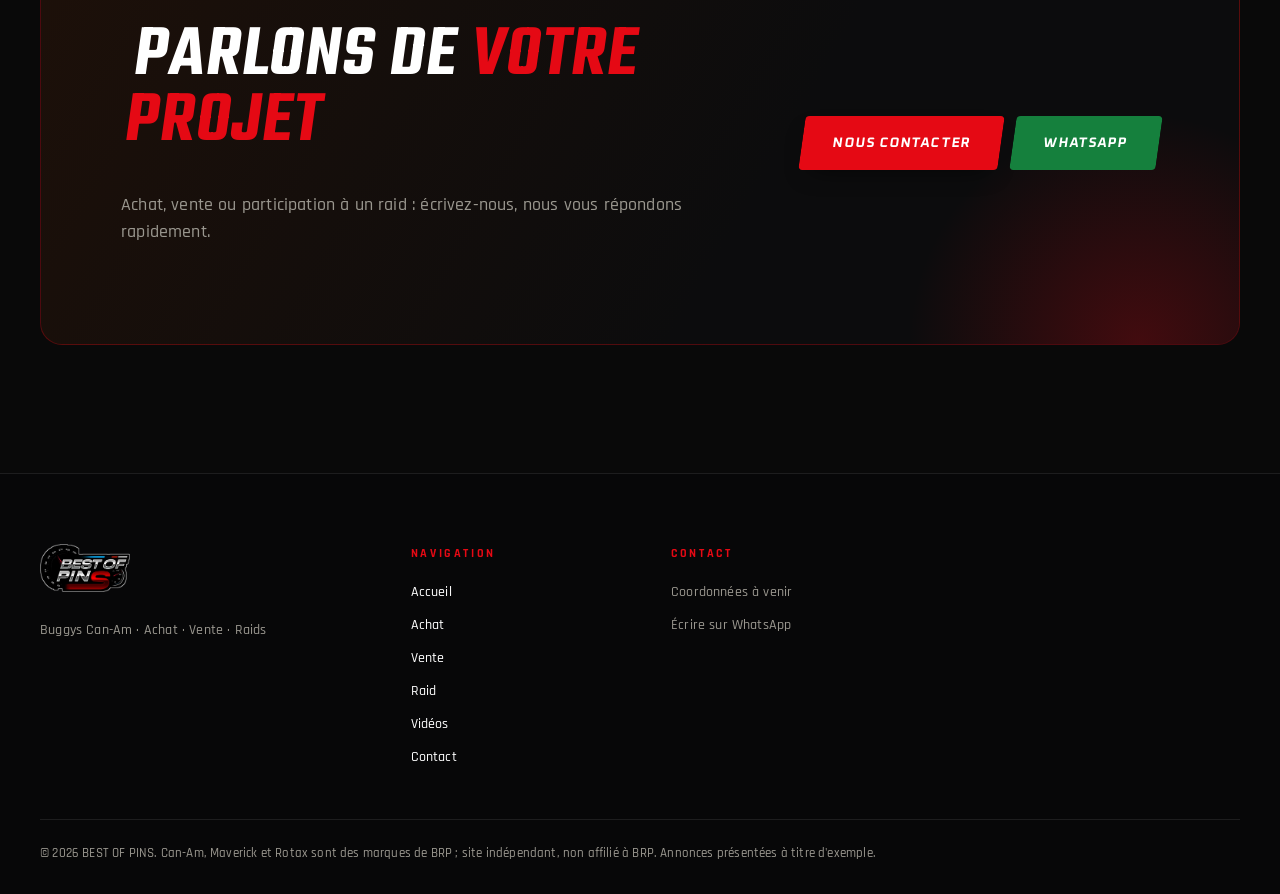
==== commit 957774e2: "Refonte showroom : en-tête centré, Achat/Vente/Raid, photo XRS, prochain raid" ====
--- a/index.html
+++ b/index.html
@@ -3,12 +3,11 @@
 <head>
   <meta charset="utf-8">
   <meta name="viewport" content="width=device-width, initial-scale=1, viewport-fit=cover">
-  <meta name="theme-color" content="#0a0a0b">
+  <meta name="theme-color" content="#090909">
   <title>BEST OF PINS — Buggys Can-Am : achat, vente, raids</title>
   <meta name="description" content="BEST OF PINS : spécialiste des buggys Can-Am. Achat, vente entre particuliers, raids et randonnées au Maroc.">
   <link rel="icon" href="assets/favicon.png" type="image/png">
   <link rel="apple-touch-icon" href="assets/apple-touch-icon.png">
-  <link rel="preload" href="assets/fonts/racing-sans-one.ttf" as="font" type="font/ttf" crossorigin>
   <link rel="preconnect" href="https://fonts.googleapis.com">
   <link rel="preconnect" href="https://fonts.gstatic.com" crossorigin>
   <link href="https://fonts.googleapis.com/css2?family=Teko:wght@500;600&family=Rajdhani:wght@500;600;700&family=Oxanium:wght@600;700&display=swap" rel="stylesheet">
@@ -17,41 +16,24 @@
   <noscript><style>body{opacity:1}.reveal,.rise{opacity:1;transform:none}</style></noscript>
 </head>
 <body data-page="home">
-  <!-- Voiture de course provisoire (SVG). Remplacement par photos : HERO_CARS dans js/data.js -->
-  <svg width="0" height="0" style="position:absolute" aria-hidden="true" focusable="false"><symbol id="race-car" viewBox="0 0 160 48">
-    <path d="M4 12h14l2 3h-4l1 13H9L6 15H4z" fill="#0b0b0c"/>
-    <path d="M8 36 9 25q2-6 14-7l36-2q10-8 30-9l14 1q9 1 15 8l26 5q10 2 11 9v6z" fill="currentColor"/>
-    <path d="M62 17q10-7 27-7l12 1q6 1 10 6z" fill="#0b0b0c"/>
-    <path d="M10 27h146v3H10z" fill="var(--car-accent, #ff6b1a)"/>
-    <path d="M140 36h18v2h-18z" fill="#0b0b0c"/>
-    <circle cx="36" cy="36" r="10" fill="#0b0b0c"/><circle cx="36" cy="36" r="4.5" fill="#9a9a9a"/>
-    <circle cx="128" cy="36" r="10" fill="#0b0b0c"/><circle cx="128" cy="36" r="4.5" fill="#9a9a9a"/>
-  </symbol></svg>
   <header id="site-header" class="site-header"></header>
 
   <main>
-    <section class="hero">
-      <div class="hero-bg" id="hero-bg" aria-hidden="true"></div>
-      <div class="hero-shade" aria-hidden="true"></div>
-      <div class="speedlines" aria-hidden="true"><i></i><i></i><i></i><i></i><i></i></div>
-      <div class="container hero-grid">
-        <div class="hero-copy">
-          <p class="hero-tag" lang="it"><span class="tow tow-l"><span class="hero-tag-in"><span class="t-blue">Solo</span> <span class="t-white">la</span> <span class="t-red">Pista</span></span><span class="tow-rig" aria-hidden="true"><i class="tow-cable"></i><span class="tow-car" data-car="0"><svg viewBox="0 0 160 48"><use href="#race-car"/></svg></span></span></span></p>
-          <h1 class="title-anim"><span class="line"><span class="tow tow-r">Plein gaz<span class="tow-rig" aria-hidden="true"><i class="tow-cable"></i><span class="tow-car" data-car="1"><svg viewBox="0 0 160 48"><use href="#race-car"/></svg></span></span></span></span><span class="line"><span class="tow tow-l"><em>sur le désert</em><span class="tow-rig" aria-hidden="true"><i class="tow-cable"></i><span class="tow-car" data-car="2"><svg viewBox="0 0 160 48"><use href="#race-car"/></svg></span></span></span></span></h1>
-          <p class="rise d2">Spécialiste des buggys Can-Am : achat, vente et préparation. Raids et randonnées dans les plus beaux paysages du Maroc.</p>
-          <nav class="hero-rubrics rise d3" aria-label="Accès rapide">
-            <a class="rubric" href="achat.html"><b>Achat</b></a>
-            <a class="rubric" href="vente.html"><b>Vente</b></a>
-            <a class="rubric" href="raids.html"><b>Raid</b></a>
-            <div class="rubric-raid">
-              <p class="rr-title">Royal Raid Maroc</p>
-              <p class="rr-sub">Départ dans :</p>
-              <div class="countdown countdown-hero" data-countdown="2026-12-08T00:00:00+01:00" data-long="1" data-done="Le raid a commencé" aria-label="Compte à rebours avant le départ du Royal Raid Maroc"></div>
-              <a class="btn btn-gold js-wa" data-msg="1" id="hero-raid-wa" href="raids.html" target="_blank" rel="noopener">Réserver ma place <span class="arrow">→</span></a>
-            </div>
-          </nav>
-        </div>
-        <div class="hero-car" id="hero-car"></div>
+    <section class="home-hero" aria-labelledby="home-title">
+      <h1 class="sr-only" id="home-title">BEST OF PINS — buggys Can-Am : achat, vente et Royal Raid Maroc</h1>
+      <figure class="xrs-photo">
+        <picture>
+          <source media="(max-width: 700px)" srcset="media/xrs-studio-800.webp" width="800" height="530">
+          <img src="media/xrs-studio.webp" width="1290" height="855" alt="Buggy Can-Am Maverick X3 rouge, noir et blanc photographié en studio sur fond noir" fetchpriority="high" decoding="async">
+        </picture>
+      </figure>
+      <div class="container next-raid">
+        <h2 class="nr-title">Prochain raid</h2>
+        <p class="nr-badge">Royal Raid Maroc</p>
+        <p class="nr-dates"><svg viewBox="0 0 24 24" aria-hidden="true"><rect x="3.5" y="5" width="17" height="15" rx="2"/><path d="M3.5 10h17M8 3v4M16 3v4"/></svg><span>8 – 12 décembre 2026</span></p>
+        <div class="countdown countdown-raid" data-countdown="raid" data-long="1" role="timer" aria-label="Temps restant avant le départ du Royal Raid Maroc"></div>
+        <a class="btn btn-gold nr-cta" href="raids.html">Découvrir le raid <span class="arrow">›</span></a>
+        <p class="nr-note">Dates à confirmer · départ provisoire à 00 h, heure du Maroc</p>
       </div>
     </section>
 
@@ -84,19 +66,6 @@
       </div>
     </section>
 
-    <div class="stripe" aria-hidden="true"></div>
-    <section class="section raid-band">
-      <div class="raid-band-bg" data-photo="raidBand" data-scene="dunes" aria-hidden="true"></div>
-      <div class="container raid-band-inner reveal">
-        <h2>Royal Raid <em>Maroc</em></h2>
-        <p class="raid-dates">Du 8 au 12 décembre 2026 · Marrakech <span class="tbc">Dates à confirmer</span></p>
-        <div class="countdown" data-countdown="2026-12-08T08:00:00" aria-label="Compte à rebours avant le départ"></div>
-        <div class="hero-actions">
-          <a class="btn btn-gold" href="raids.html">En savoir plus <span class="arrow">→</span></a>
-          <a class="btn btn-outline" href="contact.html?sujet=raid">Se renseigner</a>
-        </div>
-      </div>
-    </section>
 
     <section class="section">
       <div class="container">
--- a/css/style.css
+++ b/css/style.css
@@ -3,17 +3,17 @@
    Palette : noir, blanc, touches dorées
    ========================================================================= */
 :root {
-  --black: #0a0a0b;
+  --black: #090909;
   --ink: #111113;
   --panel: #17171a;
   --panel-2: #1e1e22;
   --line: rgba(255, 255, 255, 0.09);
-  --white: #f7f5f0;
+  --white: #ffffff;
   --muted: #9a978f;
-  --gold: #ff6b1a;
-  --gold-light: #ff9a57;
-  --gold-dark: #d4500a;
-  --gold-grad: linear-gradient(135deg, #ff9a4d 0%, #ff6b1a 50%, #e2520b 100%);
+  --gold: #e50914;
+  --gold-light: #ff3b44;
+  --gold-dark: #b0060f;
+  --gold-grad: #e50914;
   --danger: #e0645c;
   --ok: #6cc28a;
   --radius: 14px;
@@ -69,7 +69,7 @@
 
 .demo-flag {
   display: inline-block; font-size: 0.7rem; letter-spacing: 0.12em; text-transform: uppercase;
-  border: 1px dashed rgba(255, 107, 26, 0.6); color: var(--gold-light);
+  border: 1px dashed rgba(229,9,20, 0.6); color: var(--gold-light);
   padding: 4px 10px; border-radius: 999px;
 }
 
@@ -164,7 +164,7 @@
 .page-hero { padding: calc(var(--header-h) + 70px) 0 60px; position: relative; overflow: hidden; border-bottom: 1px solid var(--line); }
 .page-hero::before {
   content: ""; position: absolute; width: 700px; height: 700px; right: -200px; top: -300px; border-radius: 50%;
-  background: radial-gradient(circle, rgba(255, 107, 26, 0.18), transparent 65%); pointer-events: none;
+  background: radial-gradient(circle, rgba(255,255,255, 0.05), transparent 65%); pointer-events: none;
 }
 .page-hero p { max-width: 620px; color: var(--muted); font-size: 1.08rem; }
 
@@ -182,7 +182,7 @@
   background: var(--panel); border: 1px solid var(--line); border-radius: var(--radius-lg); overflow: hidden;
   transition: transform 0.5s var(--ease), border-color 0.4s, box-shadow 0.5s, opacity 0.9s var(--ease);
 }
-.car-card:hover { transform: translateY(-6px); border-color: rgba(255, 107, 26, 0.55); box-shadow: var(--shadow); }
+.car-card:hover { transform: translateY(-6px); border-color: rgba(229,9,20, 0.55); box-shadow: var(--shadow); }
 .car-card-link { display: block; height: 100%; }
 .car-card-stage {
   position: relative; aspect-ratio: 16 / 9; display: grid; place-items: center; padding: 26px 14px 10px;
@@ -194,7 +194,7 @@
   position: absolute; top: 14px; left: 14px; font-size: 0.7rem; font-weight: 700; letter-spacing: 0.12em;
   padding: 5px 10px; border-radius: 999px; background: rgba(0, 0, 0, 0.55); border: 1px solid var(--line);
 }
-.badge-fuel { left: auto; right: 14px; color: var(--gold-light); border-color: rgba(255, 107, 26, 0.35); }
+.badge-fuel { left: auto; right: 14px; color: var(--gold-light); border-color: rgba(229,9,20, 0.35); }
 .badge-fuel[data-fuel="Électrique"] { color: #8fd3ff; border-color: rgba(143, 211, 255, 0.35); }
 .badge-fuel[data-fuel="Hybride"] { color: #9fe0b5; border-color: rgba(159, 224, 181, 0.35); }
 .car-card-body { padding: 22px 24px 24px; }
@@ -211,10 +211,10 @@
 /* ---------- CTA ---------- */
 .cta {
   border-radius: var(--radius-lg); padding: clamp(40px, 7vw, 80px); position: relative; overflow: hidden;
-  background: linear-gradient(120deg, #1d1009, #0c0c0d 60%); border: 1px solid rgba(255, 107, 26, 0.3);
+  background: linear-gradient(120deg, #1d1009, #0c0c0d 60%); border: 1px solid rgba(229,9,20, 0.3);
   display: grid; gap: 24px; grid-template-columns: 1.4fr 1fr; align-items: center;
 }
-.cta::before { content: ""; position: absolute; width: 500px; height: 500px; right: -150px; bottom: -250px; border-radius: 50%; background: radial-gradient(circle, rgba(255,107,26,.25), transparent 65%); }
+.cta::before { content: ""; position: absolute; width: 500px; height: 500px; right: -150px; bottom: -250px; border-radius: 50%; background: radial-gradient(circle, rgba(229,9,20,.25), transparent 65%); }
 .cta > * { position: relative; }
 .cta-actions { display: flex; gap: 12px; flex-wrap: wrap; justify-content: flex-end; }
 @media (max-width: 800px) { .cta { grid-template-columns: 1fr; } .cta-actions { justify-content: flex-start; } }
@@ -225,7 +225,7 @@
   transition: border-color 0.3s, box-shadow 0.3s; font-size: 16px;
 }
 .select { appearance: none; -webkit-appearance: none; cursor: pointer; background-image: linear-gradient(45deg, transparent 50%, var(--gold) 50%), linear-gradient(135deg, var(--gold) 50%, transparent 50%); background-position: calc(100% - 20px) 50%, calc(100% - 15px) 50%; background-size: 5px 5px; background-repeat: no-repeat; padding-right: 40px; }
-.select:focus, .input:focus, .textarea:focus { outline: none; border-color: var(--gold); box-shadow: 0 0 0 3px rgba(255, 107, 26, 0.18); }
+.select:focus, .input:focus, .textarea:focus { outline: none; border-color: var(--gold); box-shadow: 0 0 0 3px rgba(229,9,20, 0.18); }
 .chips { display: flex; flex-wrap: wrap; gap: 8px; }
 .chip input { position: absolute; opacity: 0; pointer-events: none; }
 .chip span { display: inline-block; padding: 8px 14px; border: 1px solid var(--line); border-radius: 999px; font-size: 0.82rem; cursor: pointer; transition: all 0.25s; user-select: none; }
@@ -272,8 +272,8 @@
     #111113;
   display: grid; place-items: center; text-align: center; color: var(--muted); font-size: 0.85rem;
 }
-.map-pin { width: 18px; height: 18px; border-radius: 50% 50% 50% 0; transform: rotate(-45deg); background: var(--gold); margin: 0 auto 12px; box-shadow: 0 0 0 10px rgba(255,107,26,.15); animation: pulse 2s infinite; }
-@keyframes pulse { 50% { box-shadow: 0 0 0 18px rgba(255,107,26,0); } }
+.map-pin { width: 18px; height: 18px; border-radius: 50% 50% 50% 0; transform: rotate(-45deg); background: var(--gold); margin: 0 auto 12px; box-shadow: 0 0 0 10px rgba(229,9,20,.15); animation: pulse 2s infinite; }
+@keyframes pulse { 50% { box-shadow: 0 0 0 18px rgba(229,9,20,0); } }
 @media (max-width: 900px) { .contact-layout { grid-template-columns: 1fr; } }
 @media (max-width: 560px) { .form-grid { grid-template-columns: 1fr; } }
 
@@ -355,15 +355,15 @@
 .raid-band-inner { position: relative; z-index: 1; }
 .raid-band h2 { font-size: clamp(3rem, 9vw, 6rem); }
 .raid-dates { font-size: 1.1rem; font-weight: 600; display: flex; gap: 12px; flex-wrap: wrap; align-items: center; }
-.tbc { display: inline-block; font-size: .72rem; font-weight: 700; letter-spacing: .12em; text-transform: uppercase; padding: 5px 10px; border-radius: 999px; background: rgba(255,107,26,.15); color: var(--gold-light); border: 1px solid rgba(255,107,26,.45); }
+.tbc { display: inline-block; font-size: .72rem; font-weight: 700; letter-spacing: .12em; text-transform: uppercase; padding: 5px 10px; border-radius: 999px; background: rgba(229,9,20,.15); color: var(--gold-light); border: 1px solid rgba(229,9,20,.45); }
 
 /* ---------- Achat ---------- */
-.notice { border: 1px solid rgba(255,107,26,.5); background: rgba(255,107,26,.08); border-radius: var(--radius); padding: 16px 20px; margin-bottom: 30px; font-size: .95rem; }
+.notice { border: 1px solid rgba(229,9,20,.5); background: rgba(229,9,20,.08); border-radius: var(--radius); padding: 16px 20px; margin-bottom: 30px; font-size: .95rem; }
 .notice strong { color: var(--gold-light); }
 .model-grid { display: grid; grid-template-columns: repeat(2, 1fr); gap: 26px; }
 .car-card-stage { aspect-ratio: 16 / 10; padding: 34px 10px 0; overflow: hidden; }
 .car-card-stage .photo { position: absolute; inset: 0; }
-.sample-flag { position: absolute; left: 0; right: 0; bottom: 0; background: rgba(10,10,11,.82); color: var(--gold-light); text-align: center; font-size: .78rem; font-weight: 700; letter-spacing: .08em; text-transform: uppercase; padding: 8px; border-top: 1px solid rgba(255,107,26,.4); }
+.sample-flag { position: absolute; left: 0; right: 0; bottom: 0; background: rgba(10,10,11,.82); color: var(--gold-light); text-align: center; font-size: .78rem; font-weight: 700; letter-spacing: .08em; text-transform: uppercase; padding: 8px; border-top: 1px solid rgba(229,9,20,.4); }
 .card-tagline { font-size: .95rem; }
 .car-model { font-size: 2rem; }
 .key-list { list-style: none; padding: 0; margin: 18px 0; display: grid; grid-template-columns: repeat(4, 1fr); gap: 1px; background: var(--line); border: 1px solid var(--line); border-radius: 12px; overflow: hidden; }
@@ -394,7 +394,7 @@
 .input-group { display: flex; gap: 8px; }
 .input-group .select { width: 96px; flex: none; }
 .upload { position: relative; display: flex; align-items: center; justify-content: center; gap: 12px; padding: 22px; border: 1.5px dashed rgba(255,255,255,.25); border-radius: 12px; cursor: pointer; text-transform: none !important; letter-spacing: 0 !important; font-size: .95rem !important; color: var(--white) !important; transition: border-color .3s, background .3s; }
-.upload:hover { border-color: var(--gold); background: rgba(255,107,26,.06); }
+.upload:hover { border-color: var(--gold); background: rgba(229,9,20,.06); }
 .upload input { position: absolute; inset: 0; opacity: 0; cursor: pointer; }
 .upload-icon { width: 34px; height: 34px; border-radius: 50%; display: grid; place-items: center; background: var(--gold); color: #fff; font-size: 1.4rem; }
 .field.invalid .upload { border-color: var(--danger); }
@@ -419,9 +419,9 @@
 .raid-facts li { background: var(--ink); border: 1px solid var(--line); border-radius: 12px; padding: 14px; display: grid; gap: 4px; align-content: start; }
 .raid-facts small { color: var(--gold); text-transform: uppercase; letter-spacing: .14em; font-size: .7rem; font-weight: 700; }
 .raid-facts .tbc { justify-self: start; margin-top: 4px; }
-.next-card { position: sticky; top: calc(var(--header-h) + 20px); border-radius: var(--radius-lg); padding: 28px; background: linear-gradient(160deg, #2a1407, #121214 70%); border: 1px solid rgba(255,107,26,.45); }
+.next-card { position: sticky; top: calc(var(--header-h) + 20px); border-radius: var(--radius-lg); padding: 28px; background: linear-gradient(160deg, #1c0b0c, #121214 70%); border: 1px solid rgba(229,9,20,.45); }
 .next-badge { display: inline-block; background: var(--gold); color: #fff; font-weight: 800; font-size: .72rem; letter-spacing: .14em; text-transform: uppercase; padding: 5px 12px; border-radius: 999px; animation: pulseBadge 2.4s ease-in-out infinite; }
-@keyframes pulseBadge { 50% { box-shadow: 0 0 0 8px rgba(255,107,26,0); } 0% { box-shadow: 0 0 0 0 rgba(255,107,26,.5); } }
+@keyframes pulseBadge { 50% { box-shadow: 0 0 0 8px rgba(229,9,20,0); } 0% { box-shadow: 0 0 0 0 rgba(229,9,20,.5); } }
 .next-card h3 { font-size: 2.1rem; margin: 16px 0 4px; }
 .next-sub { color: var(--gold-light); font-weight: 700; }
 .gallery { display: grid; grid-template-columns: repeat(3, 1fr); gap: 14px; }
@@ -441,14 +441,14 @@
 /* ---------- Vidéos ---------- */
 .video-grid { display: grid; grid-template-columns: repeat(auto-fill, minmax(300px, 1fr)); gap: 22px; }
 .video-card { background: var(--panel); border: 1px solid var(--line); border-radius: var(--radius-lg); overflow: hidden; transition: opacity .9s var(--ease), transform .9s var(--ease), border-color .3s; }
-.video-card:hover { border-color: rgba(255,107,26,.5); }
+.video-card:hover { border-color: rgba(229,9,20,.5); }
 .video-card[hidden] { display: none; }
 .video-frame { aspect-ratio: 16 / 9; position: relative; background: #000; }
 .video-frame video, .video-frame iframe { width: 100%; height: 100%; border: 0; display: block; }
 .video-poster { position: absolute; inset: 0; border: 0; padding: 0; background: none; cursor: pointer; display: block; width: 100%; }
 .video-poster.is-empty { cursor: default; }
 .video-poster .art { opacity: .7; }
-.play { position: absolute; left: 50%; top: 50%; width: 64px; height: 64px; margin: -32px 0 0 -32px; border-radius: 50%; background: rgba(255,107,26,.92); box-shadow: 0 10px 30px rgba(0,0,0,.4); transition: transform .3s var(--ease); }
+.play { position: absolute; left: 50%; top: 50%; width: 64px; height: 64px; margin: -32px 0 0 -32px; border-radius: 50%; background: rgba(229,9,20,.92); box-shadow: 0 10px 30px rgba(0,0,0,.4); transition: transform .3s var(--ease); }
 .play::after { content: ""; position: absolute; left: 26px; top: 20px; border-left: 18px solid #fff; border-top: 12px solid transparent; border-bottom: 12px solid transparent; }
 .video-poster:hover .play { transform: scale(1.1); }
 .is-empty .play { background: rgba(255,255,255,.18); }
--- a/css/sport.css
+++ b/css/sport.css
@@ -85,7 +85,7 @@
   background: rgba(10,10,11,.55); -webkit-backdrop-filter: blur(8px); backdrop-filter: blur(8px);
   transition: background .3s, transform .3s var(--ease);
 }
-.hero-quick a:hover { background: rgba(255,107,26,.22); transform: translateY(-3px); }
+.hero-quick a:hover { background: rgba(229,9,20,.22); transform: translateY(-3px); }
 .hero-quick b { font-family: var(--font-display); font-size: 1.7rem; font-weight: 600; line-height: 1; text-transform: uppercase; }
 .hero-quick span { font-size: .85rem; color: rgba(255,255,255,.7); }
 .photo-credit { position: absolute; right: 12px; bottom: 10px; z-index: 3; font-size: .7rem; color: rgba(255,255,255,.6); }
@@ -101,7 +101,7 @@
 .img-note { position: absolute; right: 10px; top: 52px; z-index: 2; font-size: .68rem; background: rgba(0,0,0,.65); padding: 3px 8px; border-radius: 3px; color: rgba(255,255,255,.8); }
 
 .tile { border-radius: 6px; position: relative; overflow: hidden; }
-.tile::after { content: ""; position: absolute; right: -30px; bottom: -30px; width: 120px; height: 120px; background: repeating-linear-gradient(-60deg, rgba(255,107,26,.18) 0 10px, transparent 10px 20px); transition: transform .5s var(--ease); }
+.tile::after { content: ""; position: absolute; right: -30px; bottom: -30px; width: 120px; height: 120px; background: repeating-linear-gradient(-60deg, rgba(229,9,20,.18) 0 10px, transparent 10px 20px); transition: transform .5s var(--ease); }
 .tile:hover::after { transform: translate(-14px, -14px); }
 .tile h3 { font-size: 2.4rem; }
 
@@ -203,7 +203,7 @@
 .sr-drive { position: relative; z-index: 1; width: 88%; }
 .car-cutout { display: block; width: 100%; height: auto; object-fit: contain; filter: drop-shadow(0 24px 22px rgba(0,0,0,.65)); }
 .car-art .buggy-svg { display: block; width: 100%; height: auto; }
-.sr-floor { position: absolute; left: 15%; right: 15%; bottom: 11%; height: 14%; background: radial-gradient(50% 50% at 50% 50%, rgba(255,107,26,.28), transparent 70%); filter: blur(6px); pointer-events: none; }
+.sr-floor { position: absolute; left: 15%; right: 15%; bottom: 11%; height: 14%; background: radial-gradient(50% 50% at 50% 50%, rgba(229,9,20,.14), transparent 70%); filter: blur(6px); pointer-events: none; }
 .sr-hint { position: absolute; left: 0; right: 0; bottom: 10px; margin: 0; text-align: center; font-family: var(--font-tech); font-size: .72rem; letter-spacing: .12em; text-transform: uppercase; color: rgba(255,255,255,.55); }
 .sr-stage.is-360 { cursor: grab; }
 .sr-stage.grabbing { cursor: grabbing; }
@@ -264,69 +264,70 @@
 .logo-img { display: block; height: 46px; width: auto; }
 .logo-img-lg { height: 84px; }
 .hero-logo { display: block; width: clamp(210px, 34vw, 400px); height: auto; margin: 0 0 6px -2%; }
-.hero-tag { margin: 0 0 10px; }
-.hero-tag-in { position: relative; display: inline-block; padding: 0 .08em 12px 0; font-family: "Racing Sans One", var(--font-display); font-weight: 400; font-size: inherit; line-height: .9; letter-spacing: .01em; text-transform: uppercase; transform: skewX(-10deg); text-shadow: 0 3px 0 rgba(0,0,0,.6), 0 10px 24px rgba(0,0,0,.45); white-space: nowrap; }
-.hero-tag .t-blue { color: #3b7bff; }
-.hero-tag .t-white { color: #fff; }
-.hero-tag .t-red { color: #ef2b33; }
-.hero-tag-in::after { content: ""; position: absolute; left: 0; bottom: 0; width: 100%; height: 5px; background: linear-gradient(90deg, #3b7bff 0 33.3%, #fff 33.3% 66.6%, #ef2b33 66.6%); }
 @media (max-width: 860px) { .logo-img { height: 38px; } }
 
-@font-face { font-family: "Racing Sans One"; src: url("../assets/fonts/racing-sans-one.ttf") format("truetype"); font-display: swap; } /* SIL OFL, voir assets/fonts */
-/* ---------- Accueil : voitures qui tractent les titres (≈0,78 s) ---------- */
-.hero-copy { max-width: none; width: 100%; justify-self: stretch; }
-.hero-copy .hero-tag { max-width: none; margin: 0 0 6px; text-align: center; font-size: clamp(2.95rem, 11.3vw, 6.75rem); line-height: .9; }
-.hero-copy .title-anim .line { overflow: visible; }
-.hero-copy .title-anim .line > .tow { transform: none; animation: towL .44s var(--d, 0s) both; }
-.hero-copy .title-anim .line > .tow-r { animation-name: towR; }
-.tow { position: relative; display: inline-block; will-change: transform; animation: towL .44s var(--d, 0s) both; }
-.tow-r { animation-name: towR; }
-.hero-copy .title-anim .line:nth-child(1) > .tow { --d: .08s; }
-.hero-copy .title-anim .line:nth-child(2) > .tow { --d: .16s; }
-.tow-rig { position: absolute; top: 50%; left: 100%; display: flex; align-items: center; height: .5em; translate: 0 -50%; pointer-events: none; animation: rigOutL .62s var(--d, 0s) both; }
-.tow-r .tow-rig { left: auto; right: 100%; flex-direction: row-reverse; animation-name: rigOutR; }
-.tow-cable { display: block; width: .45em; height: 2px; background: repeating-linear-gradient(90deg, rgba(255,255,255,.85) 0 6px, transparent 6px 9px); transform-origin: left center; animation: cableIn .62s var(--d, 0s) both; }
-.tow-r .tow-cable { transform-origin: right center; }
-.tow-car { display: block; height: 100%; aspect-ratio: 160 / 48; color: #f4f4f4; --car-accent: var(--gold); }
-.tow-car svg, .tow-car img { display: block; width: 100%; height: 100%; object-fit: contain; }
-.tow-r .tow-car { transform: scaleX(-1); color: var(--gold); --car-accent: #0b0b0c; }
-.title-anim .line:nth-child(2) .tow-car { color: #e3262f; --car-accent: #f4f4f4; }
-@keyframes towL {
-  0% { transform: translate3d(calc(-100vw - 100% - 3em), 0, 0); filter: blur(6px); animation-timing-function: cubic-bezier(.1, .8, .2, 1); }
-  80% { transform: translate3d(.06em, 0, 0); filter: blur(.4px); animation-timing-function: ease-out; }
-  100% { transform: none; filter: none; }
-}
-@keyframes towR {
-  0% { transform: translate3d(calc(100vw + 100% + 3em), 0, 0); filter: blur(6px); animation-timing-function: cubic-bezier(.1, .8, .2, 1); }
-  80% { transform: translate3d(-.06em, 0, 0); filter: blur(.4px); animation-timing-function: ease-out; }
-  100% { transform: none; filter: none; }
-}
-/* la voiture s'arrête un instant avec le texte, lâche le câble, puis file et disparaît */
-@keyframes rigOutL { 0%, 72% { opacity: 1; transform: none; } 100% { opacity: 0; transform: translateX(.8em); visibility: hidden; } }
-@keyframes rigOutR { 0%, 72% { opacity: 1; transform: none; } 100% { opacity: 0; transform: translateX(-.8em); visibility: hidden; } }
-@keyframes cableIn { 0%, 66% { transform: none; opacity: 1; } 84%, 100% { transform: scaleX(0); opacity: 0; } }
-
-/* Grandes rubriques + compte à rebours */
-.hero-rubrics { display: grid; gap: 10px; margin-top: 22px; max-width: 880px; }
-.rubric { position: relative; display: grid; place-items: center; min-height: clamp(92px, 21vw, 128px); background: rgba(12,12,14,.62); border: 1px solid rgba(255,255,255,.14); -webkit-backdrop-filter: blur(6px); backdrop-filter: blur(6px); overflow: hidden; transition: background .25s var(--ease), border-color .25s var(--ease), transform .2s var(--ease); -webkit-tap-highlight-color: transparent; }
-.rubric::after { content: ""; position: absolute; left: 0; right: 0; bottom: 0; height: 3px; background: var(--gold); transform: scaleX(0); transform-origin: left; transition: transform .3s var(--ease); }
-.rubric b { font-family: "Racing Sans One", var(--font-display); font-weight: 400; font-size: clamp(2.6rem, 11vw, 4.4rem); line-height: 1; text-transform: uppercase; letter-spacing: .02em; transform: skewX(-8deg); color: #fff; }
-.rubric:active { transform: scale(.985); background: rgba(255,107,26,.2); }
-.rubric:active::after, .rubric:focus-visible::after { transform: scaleX(1); }
-@media (hover: hover) { .rubric:hover { border-color: rgba(255,107,26,.55); background: rgba(20,20,22,.72); } .rubric:hover::after { transform: scaleX(1); } }
-.rubric-raid { margin-top: -10px; padding: 16px 16px 18px; background: rgba(12,12,14,.62); border: 1px solid rgba(255,255,255,.14); border-top: 0; text-align: center; -webkit-backdrop-filter: blur(6px); backdrop-filter: blur(6px); }
-.hero-copy .rubric-raid p { max-width: none; margin: 0; }
-.hero-copy .rubric-raid .rr-title { font-family: var(--font-display); font-weight: 600; font-size: 1.7rem; line-height: 1; text-transform: uppercase; color: #fff; }
-.hero-copy .rubric-raid .rr-sub { margin-top: 4px; font-family: var(--font-tech); font-size: .72rem; letter-spacing: .18em; text-transform: uppercase; color: var(--gold); }
-.countdown-hero { display: grid; grid-template-columns: repeat(4, 1fr); gap: 8px; margin: 12px 0 16px; }
-.countdown-hero div { min-width: 0; padding: 10px 4px 6px; }
-.countdown-hero b { font-size: clamp(2.3rem, 9vw, 3.4rem); color: #fff; }
-.countdown-hero span { display: block; font-size: .6rem; letter-spacing: .08em; color: var(--gold); }
-.hero-copy .countdown-done { grid-column: 1 / -1; font-family: "Racing Sans One", var(--font-display); font-size: clamp(1.8rem, 7vw, 2.6rem); color: var(--gold); text-transform: uppercase; }
-.rubric-raid .btn { width: 100%; justify-content: center; }
-@media (min-width: 861px) { .rubric-raid .btn { width: auto; } }
-
-@media (prefers-reduced-motion: reduce) {
-  .tow { animation: none; }
-  .tow-rig { display: none; }
-}
+/* =========================================================================
+   Refonte « showroom » : en-tête centré, rubriques, photo XRS, prochain raid
+   ========================================================================= */
+:root { --header-h: 124px; }
+.site-header, .site-header.scrolled, body:not([data-page="home"]) .site-header { height: auto; background: #090909; border-bottom: 1px solid var(--line); -webkit-backdrop-filter: none; backdrop-filter: none; }
+.header-inner { display: grid; grid-template-columns: 44px 1fr 44px; height: 60px; gap: 8px; }
+.header-inner .logo { justify-self: center; }
+.logo-img { height: 46px; }
+main { overflow-x: clip; }
+.head-wa { justify-self: end; display: grid; place-items: center; width: 44px; height: 44px; color: #fff; transition: color .2s; }
+.head-wa:hover { color: var(--gold); }
+.head-wa svg { width: 24px; height: 24px; }
+.burger { display: block; justify-self: start; }
+.main-nav { position: fixed; inset: 0; z-index: 55; display: flex; background: rgba(9,9,9,.97); flex-direction: column; justify-content: center; align-items: center; opacity: 0; visibility: hidden; transition: opacity .35s var(--ease), visibility .35s; }
+.main-nav ul { flex-direction: column; align-items: center; gap: 20px; }
+.main-nav ul a { font-family: var(--font-display); font-size: 2.2rem; letter-spacing: 0; text-transform: uppercase; }
+.nav-open .main-nav { opacity: 1; visibility: visible; }
+.tabs { display: grid; grid-template-columns: repeat(3, 1fr); gap: 8px; max-width: 680px; padding-bottom: 10px; }
+.tab { position: relative; display: flex; flex-direction: column; align-items: center; justify-content: center; gap: 2px; height: 54px; background: #111112; border: 1px solid rgba(255,255,255,.12); color: #fff; transform: skewX(-8deg); transition: transform .2s var(--ease), border-color .25s, background .25s; -webkit-tap-highlight-color: transparent; }
+.tab > * { transform: skewX(8deg); }
+.tab svg { width: 22px; height: 22px; fill: none; stroke: currentColor; stroke-width: 1.6; stroke-linecap: round; stroke-linejoin: round; }
+.tab span { font-family: var(--font-display); font-weight: 600; font-size: 1.3rem; line-height: 1; text-transform: uppercase; letter-spacing: .04em; }
+.tab::after { content: ""; position: absolute; left: 10%; right: 10%; bottom: -1px; height: 2px; background: var(--gold); transform: scaleX(0); transition: transform .35s var(--ease); }
+.tab.active { border-color: rgba(229,9,20,.55); }
+.tab.active::after { transform: scaleX(1); }
+.tab:active { transform: skewX(-8deg) scale(.97); }
+@media (hover: hover) { .tab:hover { border-color: rgba(255,255,255,.3); background: #161617; } .tab:hover::after { transform: scaleX(1); } }
+@media (min-width: 861px) {
+  :root { --header-h: 128px; }
+  .header-inner { height: 68px; }
+  .logo-img { height: 48px; }
+  .tabs { gap: 14px; }
+  .tab { flex-direction: row; gap: 10px; height: 48px; }
+}
+
+/* Accueil : photo du buggy + prochain raid */
+.home-hero { padding-top: var(--header-h); background: #090909; }
+.xrs-photo { margin: 0; }
+.xrs-photo img { display: block; width: 100%; max-width: min(1180px, calc((100svh - var(--header-h)) * 1.25)); height: auto; margin: 0 auto; -webkit-mask-image: linear-gradient(180deg, transparent 0, #000 5%, #000 96%, transparent 100%); mask-image: linear-gradient(180deg, transparent 0, #000 5%, #000 96%, transparent 100%); }
+@media (min-width: 1181px) {
+  .xrs-photo img { -webkit-mask-image: linear-gradient(180deg, transparent 0, #000 5%, #000 96%, transparent 100%), linear-gradient(90deg, transparent 0, #000 6%, #000 94%, transparent 100%); -webkit-mask-composite: source-in; mask-image: linear-gradient(180deg, transparent 0, #000 5%, #000 96%, transparent 100%), linear-gradient(90deg, transparent 0, #000 6%, #000 94%, transparent 100%); mask-composite: intersect; }
+}
+.next-raid { text-align: center; padding-top: 6px; padding-bottom: clamp(40px, 7vw, 72px); }
+.nr-title { font-size: clamp(2.6rem, 11vw, 4.4rem); line-height: .9; transform-origin: center bottom; }
+.nr-badge { display: inline-block; margin: 8px 0 14px; padding: .08em .55em .02em; background: var(--gold); color: #fff; font-family: var(--font-display); font-weight: 600; font-size: clamp(1.6rem, 7.6vw, 3rem); line-height: 1.05; white-space: nowrap; text-transform: uppercase; transform: skewX(-10deg); }
+.nr-dates { display: flex; align-items: center; justify-content: center; gap: 10px; margin: 0; font-family: var(--font-tech); font-weight: 700; font-size: clamp(1.05rem, 4.4vw, 1.3rem); text-transform: uppercase; }
+.nr-dates::before, .nr-dates::after { content: ""; width: clamp(24px, 9vw, 70px); height: 1px; background: var(--gold); }
+.nr-dates svg { width: 22px; height: 22px; fill: none; stroke: #fff; stroke-width: 1.6; }
+.countdown-raid { display: grid; grid-template-columns: repeat(4, 1fr); gap: 8px; max-width: 520px; margin: 16px auto 20px; }
+.countdown-raid div { min-width: 0; padding: 10px 4px 8px; background: #090909; border: 1px solid rgba(229,9,20,.75); border-radius: 10px; -webkit-backdrop-filter: none; backdrop-filter: none; }
+.countdown-raid b { font-size: clamp(2.3rem, 10vw, 3.2rem); color: #fff; }
+.countdown-raid span { font-size: .62rem; letter-spacing: .1em; color: rgba(255,255,255,.75); }
+.countdown-raid .countdown-done { grid-column: 1 / -1; margin: 0; padding: 12px; border: 1px solid rgba(229,9,20,.75); border-radius: 10px; font-family: var(--font-display); font-weight: 600; font-size: 2.2rem; line-height: 1; text-transform: uppercase; color: #fff; }
+.raid-hero .countdown-raid { margin: 18px 0 26px; }
+.nr-cta { min-width: min(100%, 300px); justify-content: center; }
+.nr-note { margin: 12px 0 0; font-size: .8rem; color: var(--muted); }
+
+/* Fiches véhicules : année, kilométrage, prix */
+.car-facts { display: grid; grid-template-columns: repeat(3, 1fr); gap: 1px; margin: 16px 0; background: var(--line); border: 1px solid var(--line); }
+.car-facts div { padding: 8px 10px; background: var(--panel); }
+.car-facts dt { font-family: var(--font-tech); font-size: .64rem; letter-spacing: .12em; text-transform: uppercase; color: var(--muted); }
+.car-facts dd { margin: 2px 0 0; font-family: var(--font-display); font-size: 1.35rem; line-height: 1; font-variant-numeric: tabular-nums; }
+.car-card .card-actions { flex-wrap: wrap; margin-bottom: 14px; }
+.car-card .card-actions .btn-gold { flex: 1 1 100%; }
+.car-card .card-actions .btn-outline:not(.btn-icon) { flex: 1; justify-content: center; }
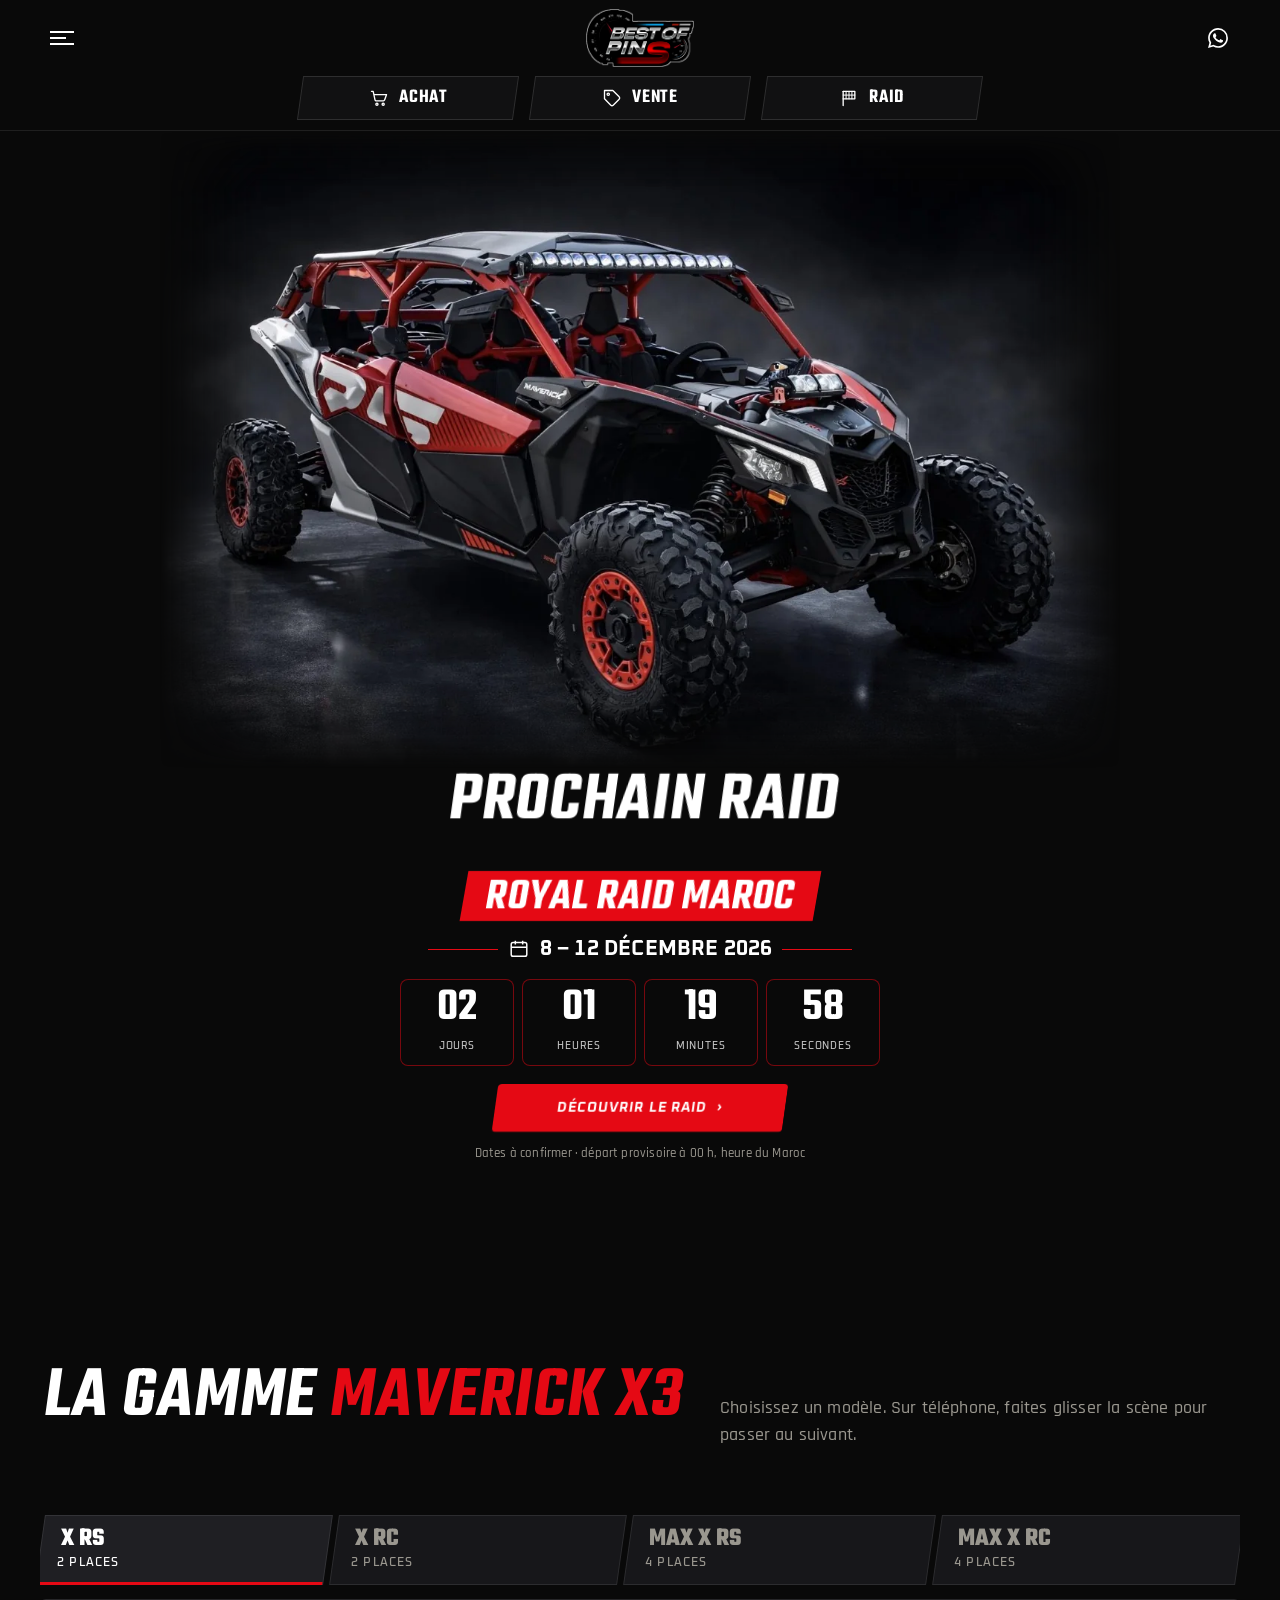
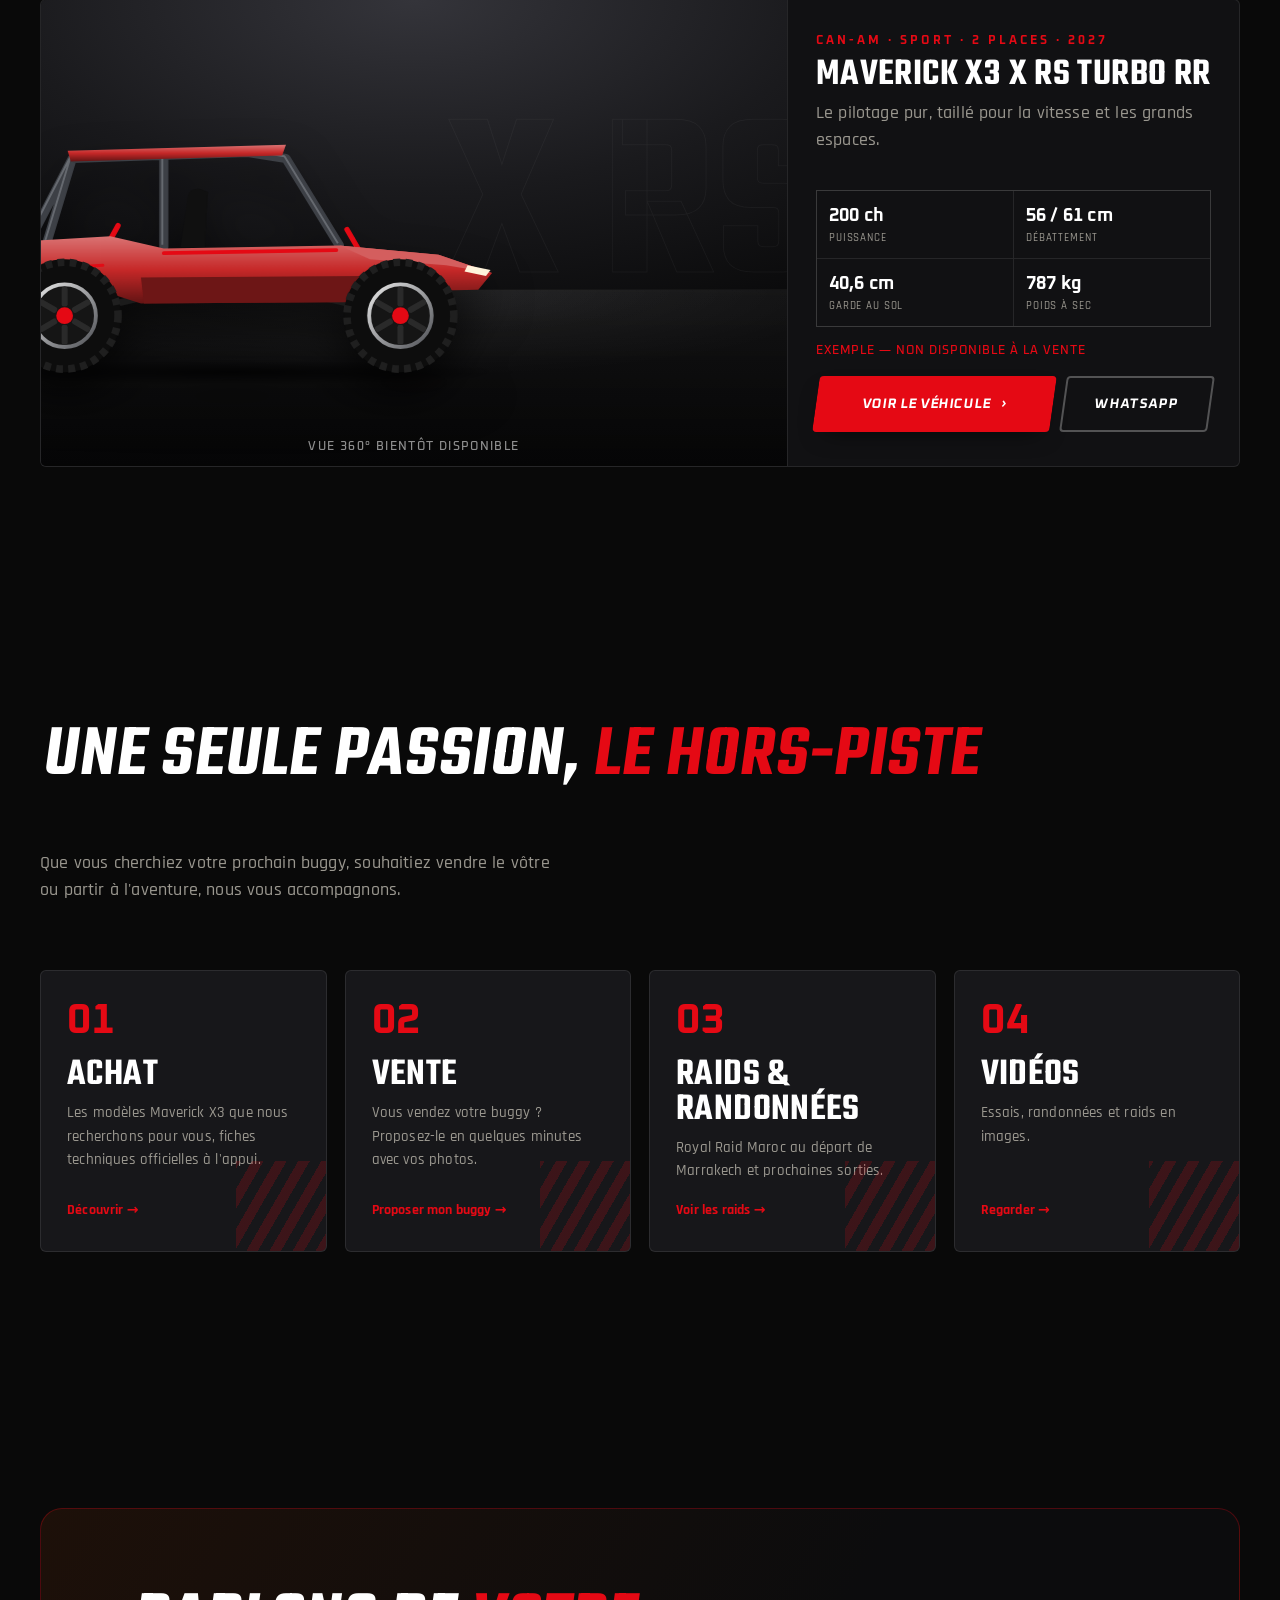
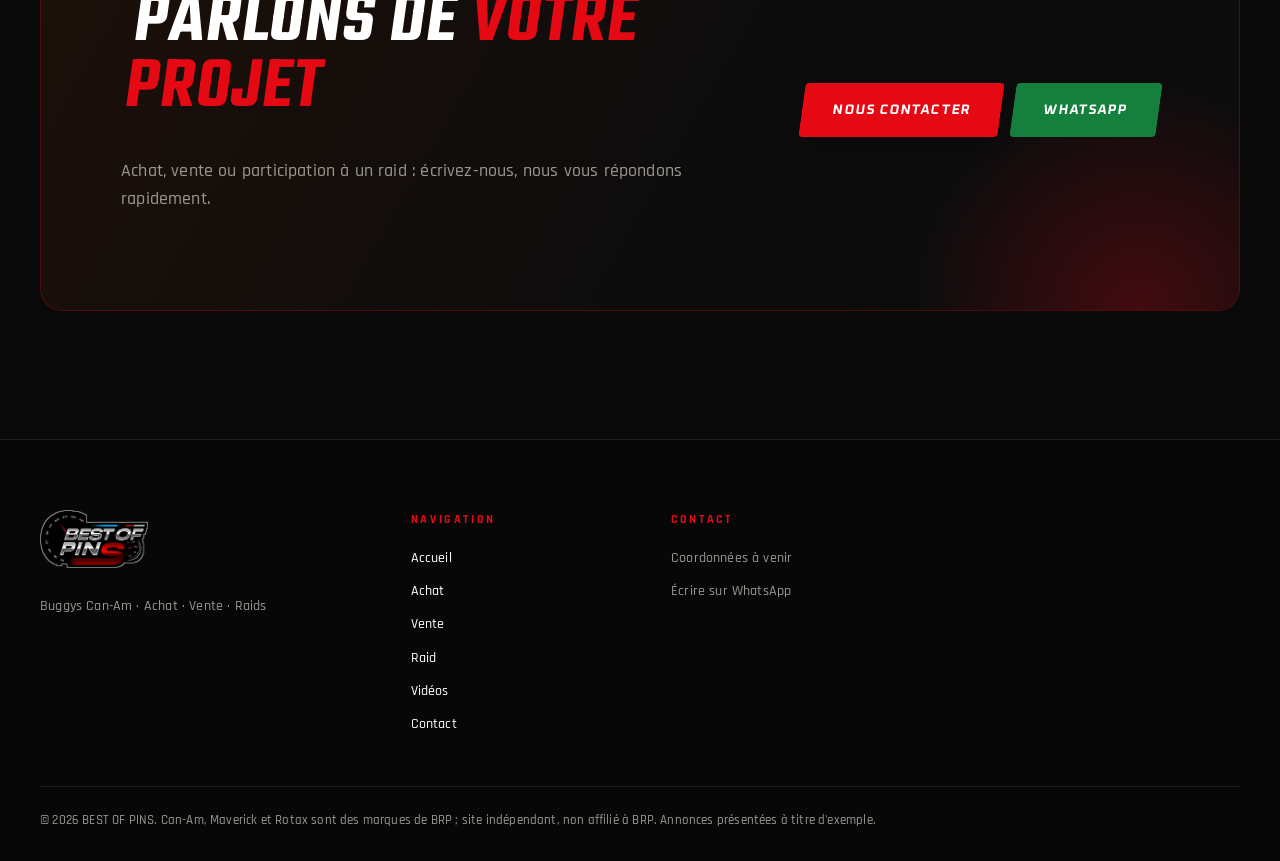
==== commit 32f0cd5a: "Motion design racing" ====
--- a/index.html
+++ b/index.html
@@ -13,6 +13,7 @@
   <link href="https://fonts.googleapis.com/css2?family=Teko:wght@500;600&family=Rajdhani:wght@500;600;700&family=Oxanium:wght@600;700&display=swap" rel="stylesheet">
   <link rel="stylesheet" href="css/style.css">
   <link rel="stylesheet" href="css/sport.css">
+  <script>document.documentElement.classList.add("fx")</script>
   <noscript><style>body{opacity:1}.reveal,.rise{opacity:1;transform:none}</style></noscript>
 </head>
 <body data-page="home">
@@ -21,7 +22,7 @@
   <main>
     <section class="home-hero" aria-labelledby="home-title">
       <h1 class="sr-only" id="home-title">BEST OF PINS — buggys Can-Am : achat, vente et Royal Raid Maroc</h1>
-      <figure class="xrs-photo">
+      <figure class="xrs-photo" data-para="0.12">
         <picture>
           <source media="(max-width: 700px)" srcset="media/xrs-studio-800.webp" width="800" height="530">
           <img src="media/xrs-studio.webp" width="1290" height="855" alt="Buggy Can-Am Maverick X3 rouge, noir et blanc photographié en studio sur fond noir" fetchpriority="high" decoding="async">
@@ -29,7 +30,7 @@
       </figure>
       <div class="container next-raid">
         <h2 class="nr-title">Prochain raid</h2>
-        <p class="nr-badge">Royal Raid Maroc</p>
+        <p class="nr-badge"><span class="nr-w">Royal</span> <span class="nr-w">Raid</span> <span class="nr-w">Maroc</span></p>
         <p class="nr-dates"><svg viewBox="0 0 24 24" aria-hidden="true"><rect x="3.5" y="5" width="17" height="15" rx="2"/><path d="M3.5 10h17M8 3v4M16 3v4"/></svg><span>8 – 12 décembre 2026</span></p>
         <div class="countdown countdown-raid" data-countdown="raid" data-long="1" role="timer" aria-label="Temps restant avant le départ du Royal Raid Maroc"></div>
         <a class="btn btn-gold nr-cta" href="raids.html">Découvrir le raid <span class="arrow">›</span></a>
--- a/css/sport.css
+++ b/css/sport.css
@@ -269,11 +269,11 @@
 /* =========================================================================
    Refonte « showroom » : en-tête centré, rubriques, photo XRS, prochain raid
    ========================================================================= */
-:root { --header-h: 124px; }
+:root { --header-h: 128px; }
 .site-header, .site-header.scrolled, body:not([data-page="home"]) .site-header { height: auto; background: #090909; border-bottom: 1px solid var(--line); -webkit-backdrop-filter: none; backdrop-filter: none; }
-.header-inner { display: grid; grid-template-columns: 44px 1fr 44px; height: 60px; gap: 8px; }
+.header-inner { display: grid; grid-template-columns: 44px 1fr 44px; height: 68px; gap: 8px; }
 .header-inner .logo { justify-self: center; }
-.logo-img { height: 46px; }
+.logo-img { height: 55px; }
 main { overflow-x: clip; }
 .head-wa { justify-self: end; display: grid; place-items: center; width: 44px; height: 44px; color: #fff; transition: color .2s; }
 .head-wa:hover { color: var(--gold); }
@@ -283,44 +283,50 @@
 .main-nav ul { flex-direction: column; align-items: center; gap: 20px; }
 .main-nav ul a { font-family: var(--font-display); font-size: 2.2rem; letter-spacing: 0; text-transform: uppercase; }
 .nav-open .main-nav { opacity: 1; visibility: visible; }
-.tabs { display: grid; grid-template-columns: repeat(3, 1fr); gap: 8px; max-width: 680px; padding-bottom: 10px; }
-.tab { position: relative; display: flex; flex-direction: column; align-items: center; justify-content: center; gap: 2px; height: 54px; background: #111112; border: 1px solid rgba(255,255,255,.12); color: #fff; transform: skewX(-8deg); transition: transform .2s var(--ease), border-color .25s, background .25s; -webkit-tap-highlight-color: transparent; }
+.tabs { display: grid; grid-template-columns: repeat(3, 1fr); gap: 10px; max-width: 680px; padding-bottom: 10px; }
+.tab { position: relative; display: flex; flex-direction: column; align-items: center; justify-content: center; gap: 3px; height: 48px; background: #111112; border: 1px solid rgba(255,255,255,.12); color: #fff; transform: skewX(-8deg); transition: transform .2s var(--ease), border-color .2s, background .2s, color .2s; -webkit-tap-highlight-color: transparent; }
 .tab > * { transform: skewX(8deg); }
-.tab svg { width: 22px; height: 22px; fill: none; stroke: currentColor; stroke-width: 1.6; stroke-linecap: round; stroke-linejoin: round; }
-.tab span { font-family: var(--font-display); font-weight: 600; font-size: 1.3rem; line-height: 1; text-transform: uppercase; letter-spacing: .04em; }
-.tab::after { content: ""; position: absolute; left: 10%; right: 10%; bottom: -1px; height: 2px; background: var(--gold); transform: scaleX(0); transition: transform .35s var(--ease); }
-.tab.active { border-color: rgba(229,9,20,.55); }
+.tab svg { width: 20px; height: 20px; fill: none; stroke: currentColor; stroke-width: 1.6; stroke-linecap: round; stroke-linejoin: round; }
+.tab span { font-family: var(--font-display); font-weight: 600; font-size: 1.22rem; line-height: 1; text-transform: uppercase; letter-spacing: .04em; }
+.tab::after { content: ""; position: absolute; left: 22%; right: 22%; bottom: 5px; height: 2px; background: var(--gold); transform: scaleX(0); transition: transform .2s var(--ease); }
+.tab.active { border-color: rgba(255,255,255,.2); }
 .tab.active::after { transform: scaleX(1); }
 .tab:active { transform: skewX(-8deg) scale(.97); }
 @media (hover: hover) { .tab:hover { border-color: rgba(255,255,255,.3); background: #161617; } .tab:hover::after { transform: scaleX(1); } }
 @media (min-width: 861px) {
-  :root { --header-h: 128px; }
-  .header-inner { height: 68px; }
-  .logo-img { height: 48px; }
-  .tabs { gap: 14px; }
-  .tab { flex-direction: row; gap: 10px; height: 48px; }
+  :root { --header-h: 132px; }
+  .header-inner { height: 76px; }
+  .logo-img { height: 58px; }
+  .tabs { gap: 16px; }
+  .tab { flex-direction: row; gap: 10px; height: 44px; }
+  .tab::after { bottom: 4px; left: 30%; right: 30%; }
 }
 
 /* Accueil : photo du buggy + prochain raid */
 .home-hero { padding-top: var(--header-h); background: #090909; }
 .xrs-photo { margin: 0; }
-.xrs-photo img { display: block; width: 100%; max-width: min(1180px, calc((100svh - var(--header-h)) * 1.25)); height: auto; margin: 0 auto; -webkit-mask-image: linear-gradient(180deg, transparent 0, #000 5%, #000 96%, transparent 100%); mask-image: linear-gradient(180deg, transparent 0, #000 5%, #000 96%, transparent 100%); }
-@media (min-width: 1181px) {
-  .xrs-photo img { -webkit-mask-image: linear-gradient(180deg, transparent 0, #000 5%, #000 96%, transparent 100%), linear-gradient(90deg, transparent 0, #000 6%, #000 94%, transparent 100%); -webkit-mask-composite: source-in; mask-image: linear-gradient(180deg, transparent 0, #000 5%, #000 96%, transparent 100%), linear-gradient(90deg, transparent 0, #000 6%, #000 94%, transparent 100%); mask-composite: intersect; }
-}
-.next-raid { text-align: center; padding-top: 6px; padding-bottom: clamp(40px, 7vw, 72px); }
+.xrs-photo { position: relative; }
+.xrs-photo img { display: block; width: 100%; max-width: min(1180px, calc((100svh - var(--header-h)) * 1.25)); height: auto; margin: 0 auto;
+  --fade-v: linear-gradient(180deg, transparent 0, rgba(0,0,0,.6) 3%, #000 9%, #000 86%, rgba(0,0,0,.55) 95%, transparent 100%);
+  --fade-h: linear-gradient(90deg, transparent 0, #000 4%, #000 96%, transparent 100%);
+  -webkit-mask-image: var(--fade-v), var(--fade-h); -webkit-mask-composite: source-in; mask-image: var(--fade-v), var(--fade-h); mask-composite: intersect; }
+@media (min-width: 1181px) { .xrs-photo img { --fade-h: linear-gradient(90deg, transparent 0, #000 10%, #000 90%, transparent 100%); } }
+.next-raid { text-align: center; padding-top: 2px; padding-bottom: clamp(40px, 7vw, 72px); }
 .nr-title { font-size: clamp(2.6rem, 11vw, 4.4rem); line-height: .9; transform-origin: center bottom; }
-.nr-badge { display: inline-block; margin: 8px 0 14px; padding: .08em .55em .02em; background: var(--gold); color: #fff; font-family: var(--font-display); font-weight: 600; font-size: clamp(1.6rem, 7.6vw, 3rem); line-height: 1.05; white-space: nowrap; text-transform: uppercase; transform: skewX(-10deg); }
+.nr-badge { position: relative; z-index: 0; display: inline-block; margin: 2px 0 12px; padding: .04em .5em 0; color: #fff; font-family: var(--font-display); font-weight: 600; font-size: clamp(1.55rem, 7.2vw, 2.8rem); line-height: 1.08; white-space: nowrap; text-transform: uppercase; transform: skewX(-10deg); }
 .nr-dates { display: flex; align-items: center; justify-content: center; gap: 10px; margin: 0; font-family: var(--font-tech); font-weight: 700; font-size: clamp(1.05rem, 4.4vw, 1.3rem); text-transform: uppercase; }
 .nr-dates::before, .nr-dates::after { content: ""; width: clamp(24px, 9vw, 70px); height: 1px; background: var(--gold); }
 .nr-dates svg { width: 22px; height: 22px; fill: none; stroke: #fff; stroke-width: 1.6; }
-.countdown-raid { display: grid; grid-template-columns: repeat(4, 1fr); gap: 8px; max-width: 520px; margin: 16px auto 20px; }
-.countdown-raid div { min-width: 0; padding: 10px 4px 8px; background: #090909; border: 1px solid rgba(229,9,20,.75); border-radius: 10px; -webkit-backdrop-filter: none; backdrop-filter: none; }
-.countdown-raid b { font-size: clamp(2.3rem, 10vw, 3.2rem); color: #fff; }
+.countdown-raid { display: grid; grid-template-columns: repeat(4, 1fr); gap: 8px; max-width: 480px; margin: 14px auto 18px; }
+.countdown-raid div { min-width: 0; padding: 8px 4px 7px; background: #090909; border: 1px solid rgba(229,9,20,.5); border-radius: 8px; -webkit-backdrop-filter: none; backdrop-filter: none; }
+.countdown-raid b { font-size: clamp(2.1rem, 9.2vw, 2.9rem); color: #fff; }
 .countdown-raid span { font-size: .62rem; letter-spacing: .1em; color: rgba(255,255,255,.75); }
 .countdown-raid .countdown-done { grid-column: 1 / -1; margin: 0; padding: 12px; border: 1px solid rgba(229,9,20,.75); border-radius: 10px; font-family: var(--font-display); font-weight: 600; font-size: 2.2rem; line-height: 1; text-transform: uppercase; color: #fff; }
 .raid-hero .countdown-raid { margin: 18px 0 26px; }
-.nr-cta { min-width: min(100%, 300px); justify-content: center; }
+.nr-cta { min-width: min(100%, 290px); justify-content: center; padding-block: 12px; box-shadow: none; transition: transform .2s var(--ease), background .2s; }
+.nr-cta::after { display: none; }
+.nr-cta:hover { background: #c80812; box-shadow: none; }
+.nr-cta:active { transform: skewX(var(--skew)) scale(.97); }
 .nr-note { margin: 12px 0 0; font-size: .8rem; color: var(--muted); }
 
 /* Fiches véhicules : année, kilométrage, prix */
@@ -331,3 +337,107 @@
 .car-card .card-actions { flex-wrap: wrap; margin-bottom: 14px; }
 .car-card .card-actions .btn-gold { flex: 1 1 100%; }
 .car-card .card-actions .btn-outline:not(.btn-icon) { flex: 1; justify-content: center; }
+
+.nr-badge::before { content: ""; position: absolute; inset: 0; z-index: -1; background: var(--gold); transform-origin: left center; }
+.nr-w { display: inline-block; }
+.next-raid { position: relative; z-index: 1; }
+.countdown-raid div { position: relative; overflow: hidden; }
+.tab, .btn { overflow: hidden; }
+
+/* =========================================================================
+   Motion design racing — freinage, cascades, lignes rouges (transform/opacity)
+   Contenu visible sans JavaScript : les états cachés exigent html.fx.
+   ========================================================================= */
+:root { --brake: cubic-bezier(.12, .86, .18, 1); --snap: cubic-bezier(.05, .9, .1, 1); }
+
+/* Réaction au clic : flash rouge + ligne qui traverse */
+.tab::before { content: ""; position: absolute; inset: 0; background: linear-gradient(100deg, transparent 35%, rgba(229,9,20,.55) 50%, transparent 65%); transform: translateX(-110%); pointer-events: none; }
+.tab.hit { background: rgba(229,9,20,.22); border-color: var(--gold); transition-duration: .12s; }
+.tab.hit::before { transform: translateX(110%); transition: transform .38s var(--brake); }
+.tab.hit::after { transform: scaleX(1); }
+.btn-gold::after { background: linear-gradient(110deg, transparent 30%, rgba(255,150,150,.5) 50%, transparent 70%); }
+.btn-outline::after { content: ""; position: absolute; inset: 0; background: linear-gradient(110deg, transparent 30%, rgba(229,9,20,.4) 50%, transparent 70%); transform: translateX(-120%); pointer-events: none; }
+.btn:active { transform: skewX(var(--skew)) scale(.97); transition-duration: .1s; }
+.btn.hit::after { transform: translateX(120%); transition: transform .4s var(--brake); }
+.btn:active .arrow, .btn.hit .arrow { transform: translateX(6px); transition-duration: .15s; }
+.btn.hit { transform: skewX(var(--skew)) scale(.97); }
+.main-nav a.hit { color: var(--gold); }
+
+/* Menu hamburger : panneau latéral + voile */
+.main-nav { inset: 0 auto 0 0; width: min(86vw, 380px); align-items: flex-start; padding: 0 0 0 40px; background: #090909; border-right: 1px solid var(--line); opacity: 1; visibility: hidden; transform: translateX(-102%); transition: transform .26s cubic-bezier(.5, 0, .9, .4), visibility 0s .26s; }
+.nav-open .main-nav { visibility: visible; transform: none; transition: transform .42s var(--brake), visibility 0s; }
+.nav-backdrop { position: fixed; inset: 0; z-index: 54; background: rgba(0,0,0,.6); opacity: 0; visibility: hidden; transition: opacity .26s, visibility 0s .26s; }
+.nav-open .nav-backdrop { opacity: 1; visibility: visible; transition: opacity .35s, visibility 0s; }
+.main-nav ul { align-items: flex-start; }
+.main-nav ul li:nth-child(n) { opacity: 0; transform: translateX(-34px); transition: opacity .16s, transform .2s; transition-delay: 0s; }
+.nav-open .main-nav ul li:nth-child(n) { opacity: 1; transform: none; transition: opacity .3s var(--brake), transform .38s var(--brake); transition-delay: calc(.12s + var(--i, 0) * .07s); }
+.nav-open .main-nav ul a::after { animation: navLine .5s var(--brake) both; animation-delay: calc(.18s + var(--i, 0) * .07s); }
+.nav-open .main-nav ul a.active::after { animation-name: navLineStay; }
+@keyframes navLine { 0% { transform: scaleX(0); transform-origin: left; } 55% { transform: scaleX(1); transform-origin: left; } 56% { transform-origin: right; } 100% { transform: scaleX(0); transform-origin: right; } }
+@keyframes navLineStay { from { transform: scaleX(0); transform-origin: left; } to { transform: scaleX(1); transform-origin: left; } }
+
+/* Séparateurs rouges qui s'étendent */
+.fx .stripe { transform: scaleX(0); transform-origin: left; transition: transform .7s var(--brake); }
+.fx .stripe.in { transform: none; }
+
+/* Apparitions au défilement : plus nerveuses, boutons après le contenu */
+.reveal { transition: opacity .5s var(--brake), transform .55s var(--brake); }
+.fx .reveal.in .btn { animation: btnIn .35s var(--brake) .28s backwards; }
+@keyframes btnIn { from { opacity: 0; transform: skewX(var(--skew)) translateY(10px); } }
+
+@keyframes logoIn { from { opacity: 0; transform: scale(.84); } }
+@keyframes tabIn { from { opacity: 0; transform: skewX(-8deg) translateX(-64px); } 60% { opacity: 1; } }
+@keyframes tabLine { 0% { transform: scaleX(0); } 45% { transform: scaleX(1); } 100% { transform: scaleX(0); } }
+@keyframes tabLineStay { from { transform: scaleX(0); } }
+@keyframes photoIn { from { opacity: 0; transform: scale(1.04); } }
+@keyframes titleIn { from { opacity: 0; transform: translateX(-70px) skewX(var(--skew)); } to { opacity: 1; transform: skewX(var(--skew)); } }
+@keyframes wordL { from { opacity: 0; transform: translate(-42px, -8px); } }
+@keyframes wordU { from { opacity: 0; transform: translateY(26px); } }
+@keyframes wordR { from { opacity: 0; transform: translate(42px, -8px); } }
+@keyframes bandIn { from { transform: scaleX(0); } }
+@keyframes riseIn { from { opacity: 0; transform: translateY(14px); } }
+@keyframes cdLine { 0% { transform: scaleX(0); } 50% { transform: scaleX(1); } 100% { transform: scaleX(0); transform-origin: right; } }
+@keyframes digitIn { from { opacity: .35; transform: translateY(-5px); } }
+
+@media (prefers-reduced-motion: no-preference) {
+  /* Entrée de l'accueil : logo → ACHAT → VENTE → RAID → buggy → titres */
+  .fx [data-page="home"] .logo-img { animation: logoIn .38s var(--brake) .05s backwards; }
+  .fx [data-page="home"] .tab { animation: tabIn .42s var(--brake) backwards; }
+  .fx [data-page="home"] .tab:nth-child(1) { animation-delay: .2s; }
+  .fx [data-page="home"] .tab:nth-child(2) { animation-delay: .33s; }
+  .fx [data-page="home"] .tab:nth-child(3) { animation-delay: .46s; }
+  .fx [data-page="home"] .tab::after { animation: tabLine .42s var(--brake) backwards; }
+  .fx [data-page="home"] .tab:nth-child(1)::after { animation-delay: .44s; }
+  .fx [data-page="home"] .tab:nth-child(2)::after { animation-delay: .57s; }
+  .fx [data-page="home"] .tab:nth-child(3)::after { animation-delay: .7s; }
+  .fx [data-page="home"] .tab.active::after { animation-name: tabLineStay; }
+  .fx [data-page="home"] .xrs-photo img { animation: photoIn .9s cubic-bezier(.2, .7, .2, 1) .45s backwards; }
+
+  /* Prochain raid : séquence d'impact (déclenchée par .play) */
+  .fx .next-raid:not(.is-on) :is(.nr-title, .nr-w, .nr-dates, .countdown-raid > *, .nr-cta, .nr-note) { opacity: 0; }
+  .fx .next-raid:not(.is-on) .nr-badge::before { transform: scaleX(0); }
+  .next-raid.is-on .nr-title { animation: titleIn .4s var(--brake) both; }
+  .next-raid.is-on .nr-badge::before { animation: bandIn .36s var(--brake) .12s backwards; }
+  .next-raid.is-on .nr-w { animation: wordL .32s var(--snap) .24s backwards; }
+  .next-raid.is-on .nr-w:nth-child(2) { animation-name: wordU; animation-delay: .39s; }
+  .next-raid.is-on .nr-w:nth-child(3) { animation-name: wordR; animation-delay: .54s; }
+  .next-raid.is-on .nr-dates { animation: riseIn .34s var(--brake) .72s backwards; }
+  .next-raid.is-on .countdown-raid > * { animation: riseIn .32s var(--brake) .82s backwards; }
+  .next-raid.is-on .countdown-raid > :nth-child(2) { animation-delay: .92s; }
+  .next-raid.is-on .countdown-raid > :nth-child(3) { animation-delay: 1.02s; }
+  .next-raid.is-on .countdown-raid > :nth-child(4) { animation-delay: 1.12s; }
+  .countdown-raid div::after { content: ""; position: absolute; left: 14%; right: 14%; bottom: 0; height: 2px; background: var(--gold); transform: scaleX(0); transform-origin: left; }
+  .next-raid.is-on .countdown-raid div::after { animation: cdLine .6s var(--brake) 1.05s; }
+  .next-raid.is-on .countdown-raid div:nth-child(2)::after { animation-delay: 1.15s; }
+  .next-raid.is-on .countdown-raid div:nth-child(3)::after { animation-delay: 1.25s; }
+  .next-raid.is-on .countdown-raid div:nth-child(4)::after { animation-delay: 1.35s; }
+  .next-raid.is-on .nr-cta { animation: btnIn .34s var(--brake) 1.2s backwards; }
+  .next-raid.is-on .nr-note { animation: riseIn .3s ease-out 1.3s backwards; }
+  .countdown b.tick { animation: digitIn .22s ease-out; }
+
+  /* Arrivée sur une page : le titre entre en freinant */
+  .fx .page-hero h1 { animation: titleIn .45s var(--brake) .08s both; }
+}
+@media (prefers-reduced-motion: reduce) {
+  .main-nav, .main-nav ul li:nth-child(n), .nav-backdrop { transition: none !important; }
+}
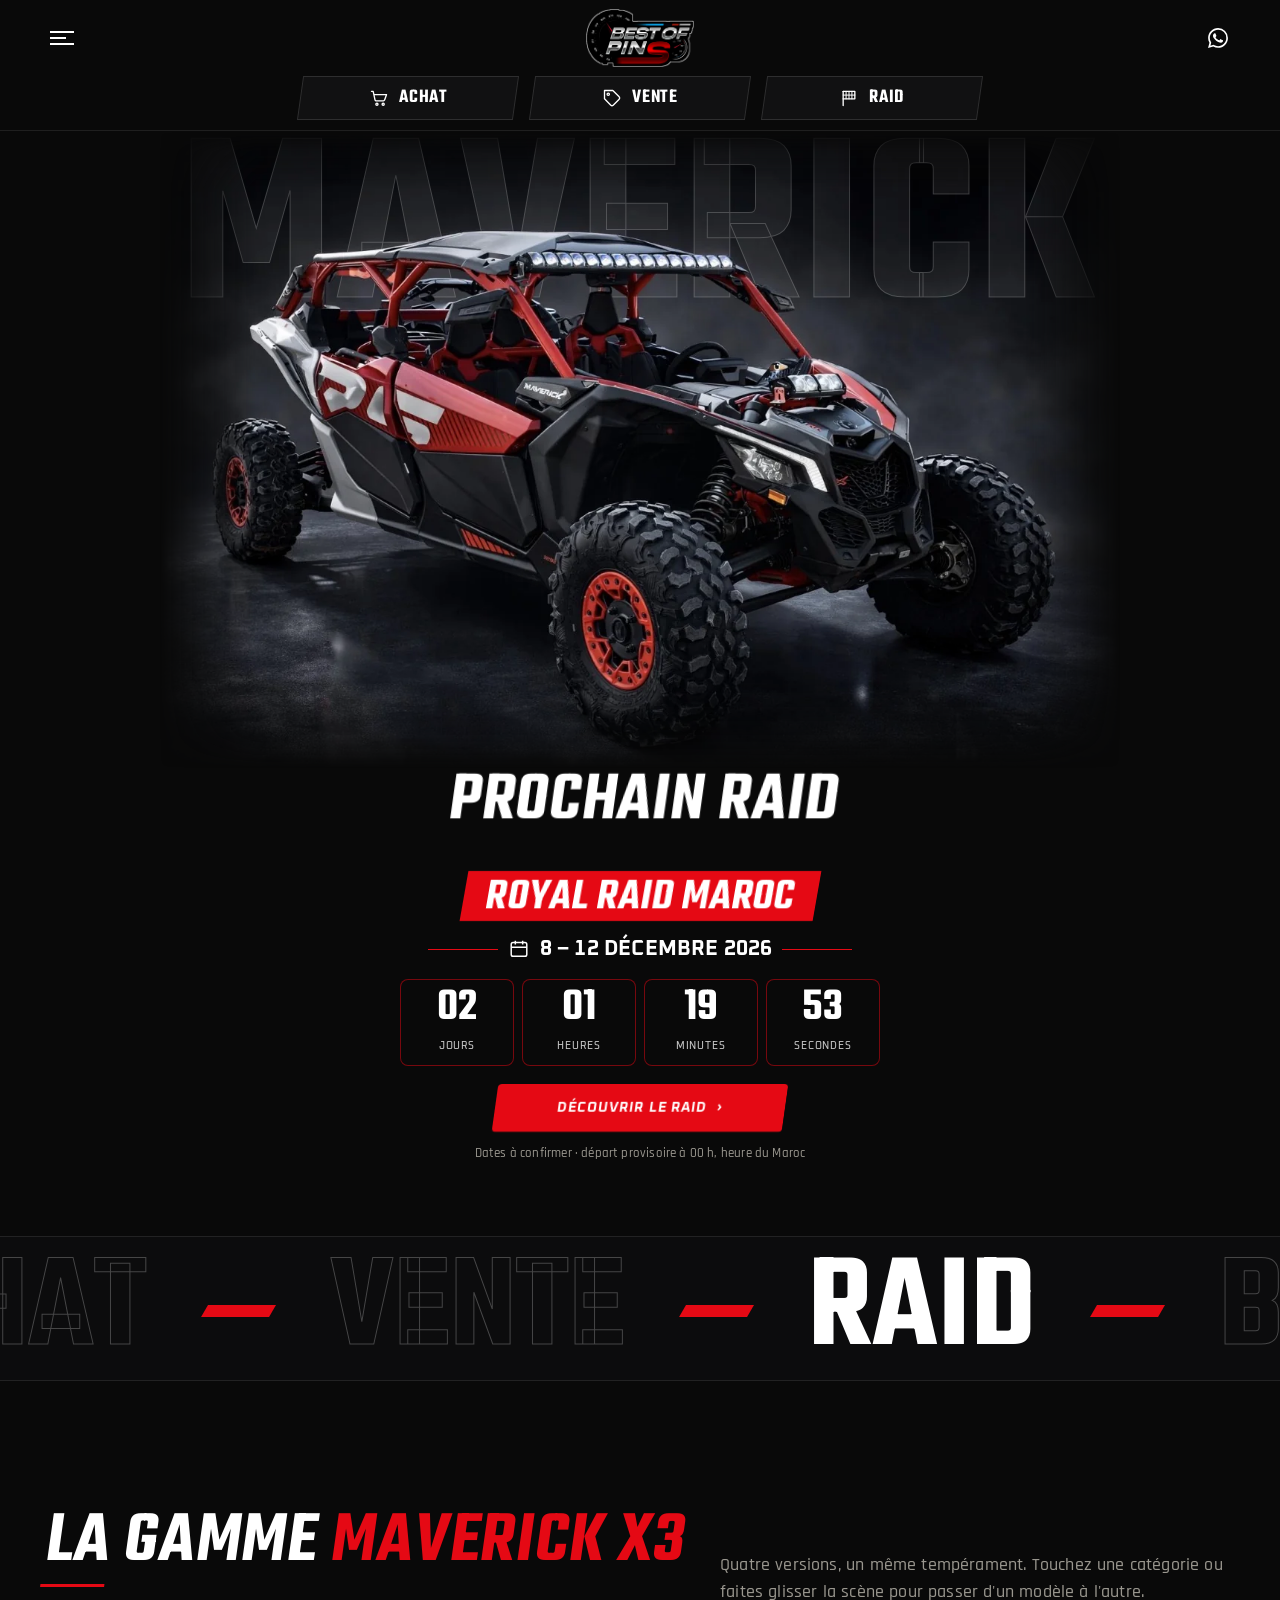
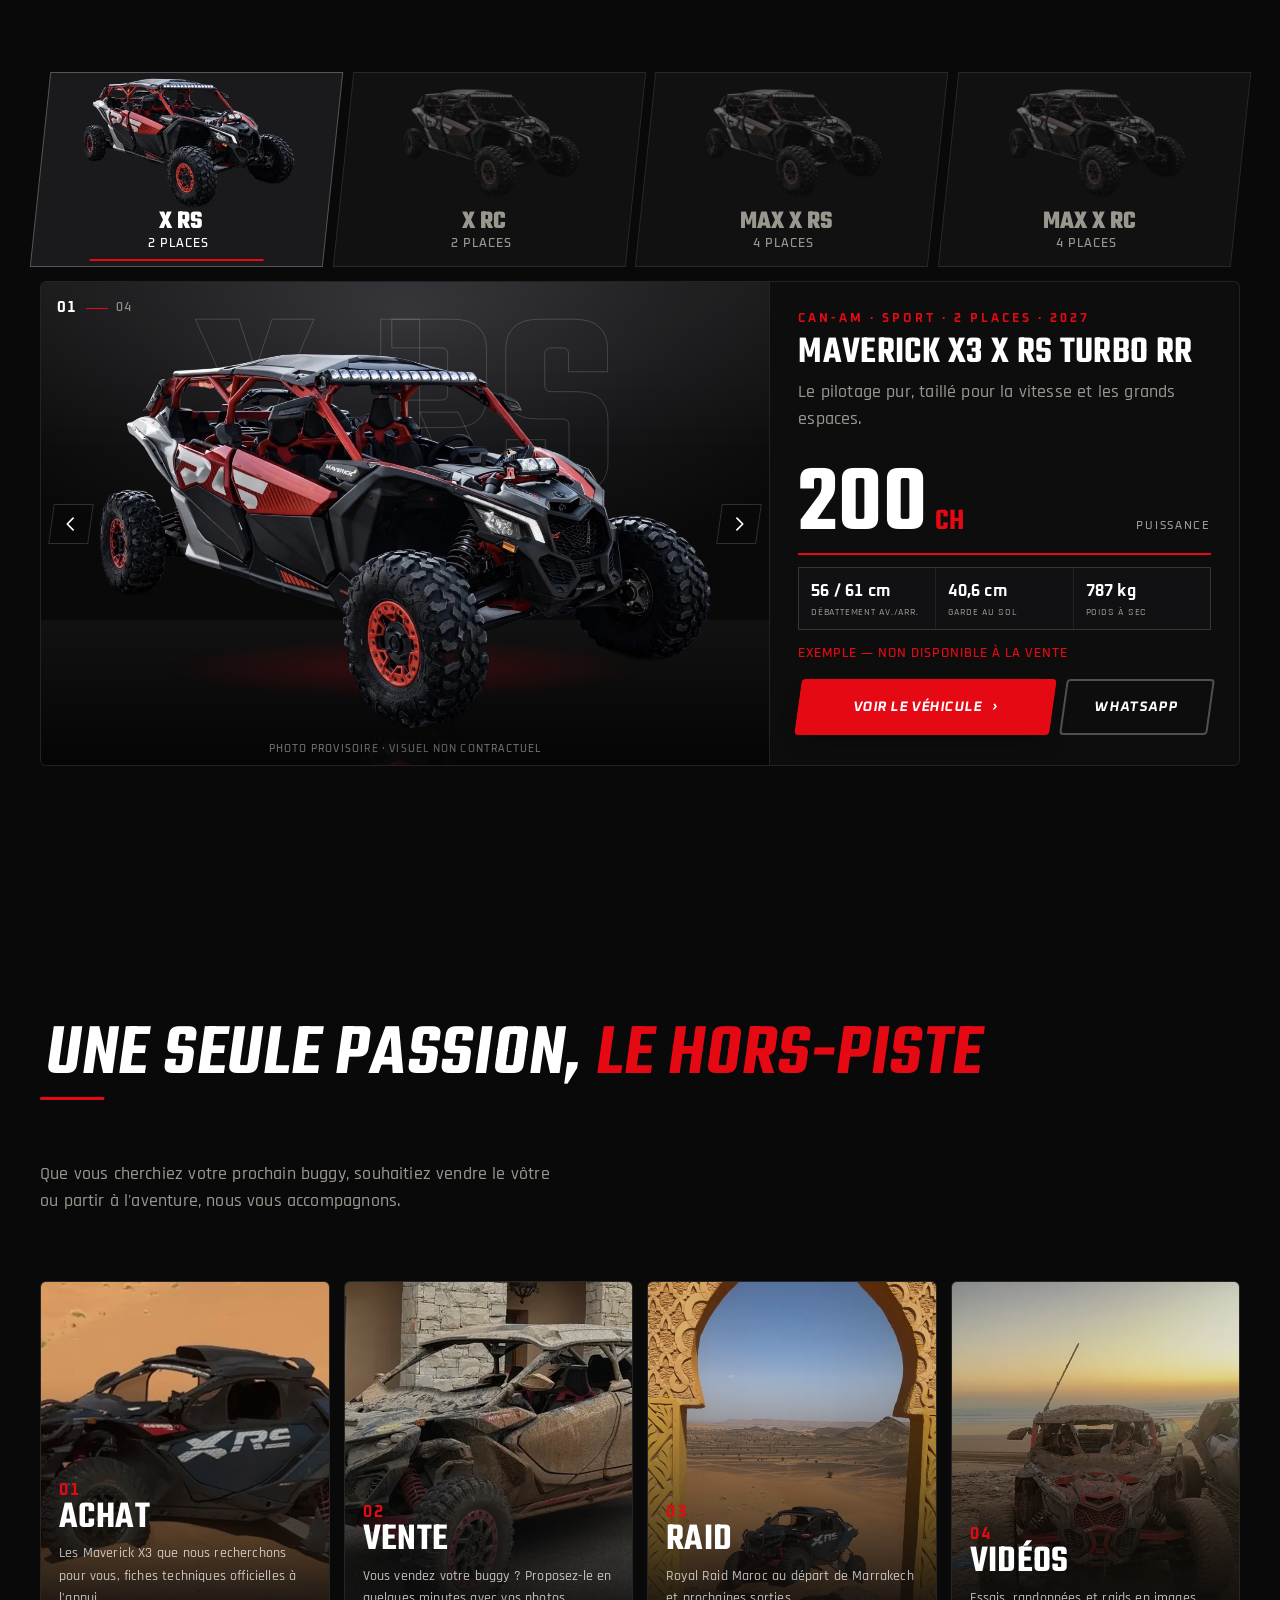
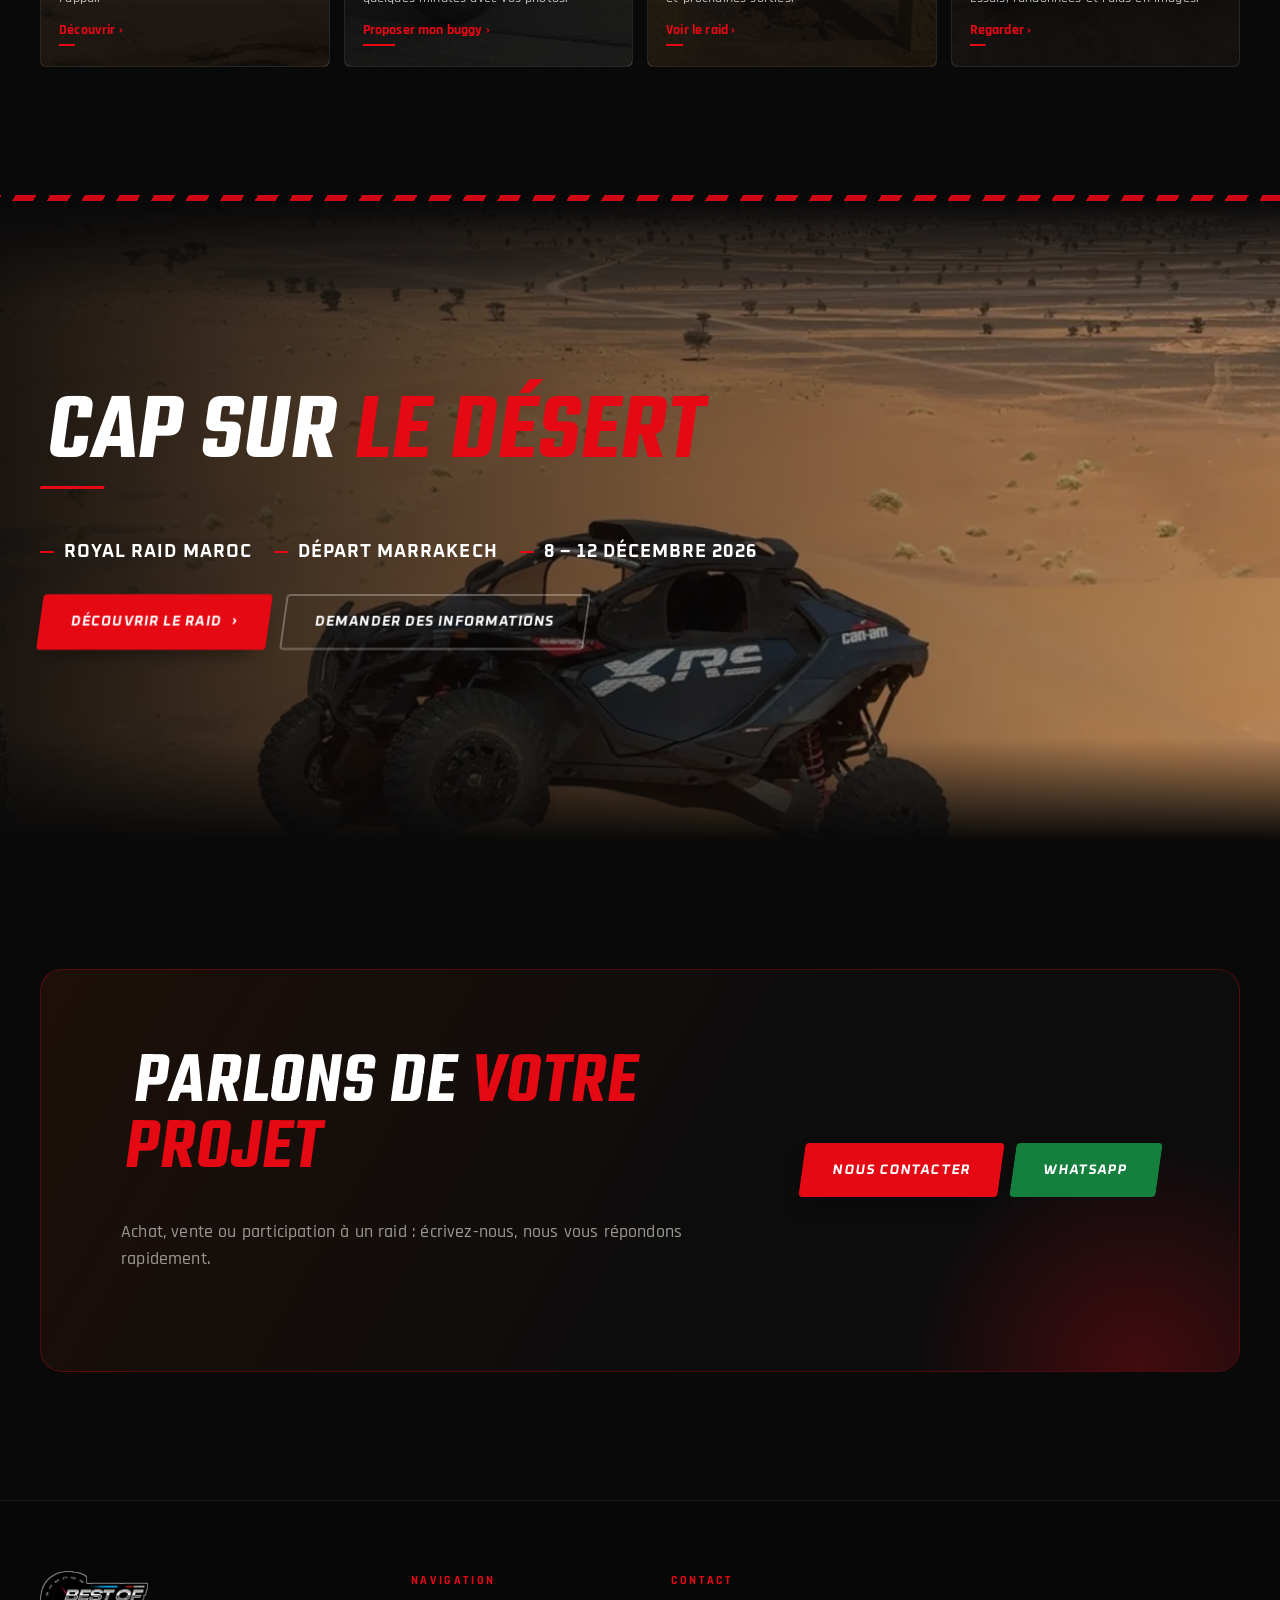
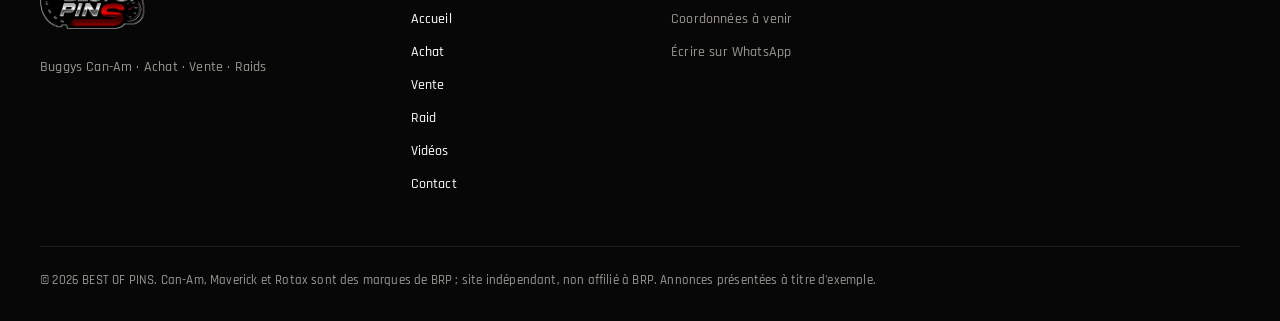
==== commit 6f9e1109: "V5 night build : showroom photo, intro, rideau de transition, affiches, bandeau raid" ====
--- a/index.html
+++ b/index.html
@@ -6,6 +6,15 @@
   <meta name="theme-color" content="#090909">
   <title>BEST OF PINS — Buggys Can-Am : achat, vente, raids</title>
   <meta name="description" content="BEST OF PINS : spécialiste des buggys Can-Am. Achat, vente entre particuliers, raids et randonnées au Maroc.">
+  <meta property="og:type" content="website">
+  <meta property="og:site_name" content="BEST OF PINS">
+  <meta property="og:locale" content="fr_FR">
+  <meta property="og:title" content="BEST OF PINS — Buggys Can-Am : achat, vente, raids">
+  <meta property="og:description" content="BEST OF PINS : spécialiste des buggys Can-Am. Achat, vente entre particuliers, raids et randonnées au Maroc.">
+  <meta property="og:image" content="https://mohamedalibenaicha06-lgtm.github.io/prestige-auto/assets/og.jpg">
+  <meta property="og:image:width" content="1200">
+  <meta property="og:image:height" content="630">
+  <meta name="twitter:card" content="summary_large_image">
   <link rel="icon" href="assets/favicon.png" type="image/png">
   <link rel="apple-touch-icon" href="assets/apple-touch-icon.png">
   <link rel="preconnect" href="https://fonts.googleapis.com">
@@ -13,7 +22,7 @@
   <link href="https://fonts.googleapis.com/css2?family=Teko:wght@500;600&family=Rajdhani:wght@500;600;700&family=Oxanium:wght@600;700&display=swap" rel="stylesheet">
   <link rel="stylesheet" href="css/style.css">
   <link rel="stylesheet" href="css/sport.css">
-  <script>document.documentElement.classList.add("fx")</script>
+  <script>(function(d){d.classList.add("fx");try{var s=sessionStorage;if(matchMedia("(prefers-reduced-motion: reduce)").matches);else if(s.getItem("bop-wipe")){s.removeItem("bop-wipe");d.classList.add("wipe-in")}else if(!s.getItem("bop-seen"))d.classList.add("intro");s.setItem("bop-seen","1")}catch(e){}setTimeout(function(){if(!d.classList.contains("js-ok")){d.classList.remove("fx");d.classList.add("no-fx")}},4000)})(document.documentElement)</script>
   <noscript><style>body{opacity:1}.reveal,.rise{opacity:1;transform:none}</style></noscript>
 </head>
 <body data-page="home">
@@ -23,10 +32,17 @@
     <section class="home-hero" aria-labelledby="home-title">
       <h1 class="sr-only" id="home-title">BEST OF PINS — buggys Can-Am : achat, vente et Royal Raid Maroc</h1>
       <figure class="xrs-photo" data-para="0.12">
-        <picture>
-          <source media="(max-width: 700px)" srcset="media/xrs-studio-800.webp" width="800" height="530">
-          <img src="media/xrs-studio.webp" width="1290" height="855" alt="Buggy Can-Am Maverick X3 rouge, noir et blanc photographié en studio sur fond noir" fetchpriority="high" decoding="async">
-        </picture>
+        <div class="xrs-frame">
+          <picture>
+            <source media="(max-width: 700px)" srcset="media/xrs-studio-800.webp" width="800" height="530">
+            <img src="media/xrs-studio.webp" width="1290" height="855" alt="Buggy Can-Am Maverick X3 rouge, noir et blanc photographié en studio sur fond noir" fetchpriority="high" decoding="async">
+          </picture>
+          <span class="xrs-word" aria-hidden="true"><span>Maverick</span></span>
+          <picture class="xrs-cut" aria-hidden="true">
+            <source media="(max-width: 700px)" srcset="media/xrs-studio-cut-800.webp" width="800" height="530">
+            <img src="media/xrs-studio-cut.webp" width="1290" height="855" alt="" decoding="async">
+          </picture>
+        </div>
       </figure>
       <div class="container next-raid">
         <h2 class="nr-title">Prochain raid</h2>
@@ -38,13 +54,17 @@
       </div>
     </section>
 
+    <div class="ghost-band" aria-hidden="true">
+      <div class="ghost-track"><span>Achat</span><i></i><span>Vente</span><i></i><b>Raid</b><i></i><span>Best of Pins</span><i></i><span>Achat</span><i></i><span>Vente</span><i></i><b>Raid</b><i></i><span>Best of Pins</span><i></i><span>Achat</span><i></i><span>Vente</span><i></i><b>Raid</b></div>
+    </div>
+
     <section class="section showroom-section">
       <div class="container">
         <div class="section-head reveal">
           <div>
             <h2>La gamme <em>Maverick X3</em></h2>
           </div>
-          <p class="muted">Choisissez un modèle. Sur téléphone, faites glisser la scène pour passer au suivant.</p>
+          <p class="muted">Quatre versions, un même tempérament. Touchez une catégorie ou faites glisser la scène pour passer d'un modèle à l'autre.</p>
         </div>
         <div class="showroom reveal" id="showroom"></div>
       </div>
@@ -58,15 +78,32 @@
           </div>
           <p class="muted">Que vous cherchiez votre prochain buggy, souhaitiez vendre le vôtre ou partir à l'aventure, nous vous accompagnons.</p>
         </div>
-        <div class="tiles">
-          <a class="tile reveal from-left" href="achat.html"><span class="tile-num">01</span><h3>Achat</h3><p>Les modèles Maverick X3 que nous recherchons pour vous, fiches techniques officielles à l'appui.</p><span class="tile-go">Découvrir →</span></a>
-          <a class="tile reveal zoom" href="vente.html"><span class="tile-num">02</span><h3>Vente</h3><p>Vous vendez votre buggy ? Proposez-le en quelques minutes avec vos photos.</p><span class="tile-go">Proposer mon buggy →</span></a>
-          <a class="tile reveal" href="raids.html"><span class="tile-num">03</span><h3>Raids & Randonnées</h3><p>Royal Raid Maroc au départ de Marrakech et prochaines sorties.</p><span class="tile-go">Voir les raids →</span></a>
-          <a class="tile reveal from-right" href="videos.html"><span class="tile-num">04</span><h3>Vidéos</h3><p>Essais, randonnées et raids en images.</p><span class="tile-go">Regarder →</span></a>
+        <div class="tiles posters">
+          <a class="tile poster reveal" href="achat.html"><div class="tile-img" data-photo="affAchat"></div><div class="tile-txt"><span class="tile-num">01</span><h3>Achat</h3><p>Les Maverick X3 que nous recherchons pour vous, fiches techniques officielles à l'appui.</p><span class="tile-go">Découvrir ›</span></div></a>
+          <a class="tile poster reveal" href="vente.html"><div class="tile-img" data-photo="affVente"></div><div class="tile-txt"><span class="tile-num">02</span><h3>Vente</h3><p>Vous vendez votre buggy ? Proposez-le en quelques minutes avec vos photos.</p><span class="tile-go">Proposer mon buggy ›</span></div></a>
+          <a class="tile poster reveal" href="raids.html"><div class="tile-img" data-photo="affRaid"></div><div class="tile-txt"><span class="tile-num">03</span><h3>Raid</h3><p>Royal Raid Maroc au départ de Marrakech et prochaines sorties.</p><span class="tile-go">Voir le raid ›</span></div></a>
+          <a class="tile poster reveal" href="videos.html"><div class="tile-img" data-photo="affVideos"></div><div class="tile-txt"><span class="tile-num">04</span><h3>Vidéos</h3><p>Essais, randonnées et raids en images.</p><span class="tile-go">Regarder ›</span></div></a>
         </div>
       </div>
     </section>
 
+
+    <div class="stripe" aria-hidden="true"></div>
+    <section class="section raid-band" aria-labelledby="rb-title">
+      <div class="raid-band-bg" data-photo="hero" data-scene="dunes" data-depth aria-hidden="true"></div>
+      <div class="container raid-band-inner">
+        <div class="section-head reveal" style="margin-bottom:0;display:block">
+          <h2 id="rb-title">Cap sur <em>le désert</em></h2>
+        </div>
+        <ul class="rb-facts reveal">
+          <li>Royal Raid Maroc</li><li>Départ Marrakech</li><li>8 – 12 décembre 2026</li>
+        </ul>
+        <div class="hero-actions reveal">
+          <a class="btn btn-gold" href="raids.html">Découvrir le raid <span class="arrow">›</span></a>
+          <a class="btn btn-outline" href="contact.html?sujet=raid">Demander des informations</a>
+        </div>
+      </div>
+    </section>
 
     <section class="section">
       <div class="container">
--- a/css/sport.css
+++ b/css/sport.css
@@ -306,11 +306,15 @@
 .home-hero { padding-top: var(--header-h); background: #090909; }
 .xrs-photo { margin: 0; }
 .xrs-photo { position: relative; }
-.xrs-photo img { display: block; width: 100%; max-width: min(1180px, calc((100svh - var(--header-h)) * 1.25)); height: auto; margin: 0 auto;
+.xrs-frame { position: relative; width: 100%; max-width: min(1180px, calc((100svh - var(--header-h)) * 1.25)); margin: 0 auto; container-type: inline-size;
   --fade-v: linear-gradient(180deg, transparent 0, rgba(0,0,0,.6) 3%, #000 9%, #000 86%, rgba(0,0,0,.55) 95%, transparent 100%);
   --fade-h: linear-gradient(90deg, transparent 0, #000 4%, #000 96%, transparent 100%);
   -webkit-mask-image: var(--fade-v), var(--fade-h); -webkit-mask-composite: source-in; mask-image: var(--fade-v), var(--fade-h); mask-composite: intersect; }
-@media (min-width: 1181px) { .xrs-photo img { --fade-h: linear-gradient(90deg, transparent 0, #000 10%, #000 90%, transparent 100%); } }
+@media (min-width: 1181px) { .xrs-frame { --fade-h: linear-gradient(90deg, transparent 0, #000 10%, #000 90%, transparent 100%); } }
+.xrs-frame img { display: block; width: 100%; height: auto; }
+/* Profondeur : le mot passe DERRIÈRE le buggy (calque détouré superposé au pixel près) */
+.xrs-cut { position: absolute; inset: 0; pointer-events: none; }
+.xrs-word { position: absolute; left: 50%; top: -3%; translate: -50% 0; display: block; font-family: var(--font-display); font-weight: 600; font-size: 25vw; font-size: 26cqw; line-height: 1; letter-spacing: .01em; text-transform: uppercase; white-space: nowrap; color: rgba(255,255,255,.07); -webkit-text-stroke: 1px rgba(255,255,255,.2); pointer-events: none; user-select: none; }
 .next-raid { text-align: center; padding-top: 2px; padding-bottom: clamp(40px, 7vw, 72px); }
 .nr-title { font-size: clamp(2.6rem, 11vw, 4.4rem); line-height: .9; transform-origin: center bottom; }
 .nr-badge { position: relative; z-index: 0; display: inline-block; margin: 2px 0 12px; padding: .04em .5em 0; color: #fff; font-family: var(--font-display); font-weight: 600; font-size: clamp(1.55rem, 7.2vw, 2.8rem); line-height: 1.08; white-space: nowrap; text-transform: uppercase; transform: skewX(-10deg); }
@@ -401,17 +405,18 @@
 
 @media (prefers-reduced-motion: no-preference) {
   /* Entrée de l'accueil : logo → ACHAT → VENTE → RAID → buggy → titres */
-  .fx [data-page="home"] .logo-img { animation: logoIn .38s var(--brake) .05s backwards; }
+  .fx [data-page="home"] .logo-img { animation: logoIn .38s var(--brake) calc(var(--t0, 0s) + .05s) backwards; }
   .fx [data-page="home"] .tab { animation: tabIn .42s var(--brake) backwards; }
-  .fx [data-page="home"] .tab:nth-child(1) { animation-delay: .2s; }
-  .fx [data-page="home"] .tab:nth-child(2) { animation-delay: .33s; }
-  .fx [data-page="home"] .tab:nth-child(3) { animation-delay: .46s; }
+  .fx [data-page="home"] .tab:nth-child(1) { animation-delay: calc(var(--t0, 0s) + .2s); }
+  .fx [data-page="home"] .tab:nth-child(2) { animation-delay: calc(var(--t0, 0s) + .33s); }
+  .fx [data-page="home"] .tab:nth-child(3) { animation-delay: calc(var(--t0, 0s) + .46s); }
   .fx [data-page="home"] .tab::after { animation: tabLine .42s var(--brake) backwards; }
-  .fx [data-page="home"] .tab:nth-child(1)::after { animation-delay: .44s; }
-  .fx [data-page="home"] .tab:nth-child(2)::after { animation-delay: .57s; }
-  .fx [data-page="home"] .tab:nth-child(3)::after { animation-delay: .7s; }
+  .fx [data-page="home"] .tab:nth-child(1)::after { animation-delay: calc(var(--t0, 0s) + .44s); }
+  .fx [data-page="home"] .tab:nth-child(2)::after { animation-delay: calc(var(--t0, 0s) + .57s); }
+  .fx [data-page="home"] .tab:nth-child(3)::after { animation-delay: calc(var(--t0, 0s) + .7s); }
   .fx [data-page="home"] .tab.active::after { animation-name: tabLineStay; }
-  .fx [data-page="home"] .xrs-photo img { animation: photoIn .9s cubic-bezier(.2, .7, .2, 1) .45s backwards; }
+  .fx [data-page="home"] .xrs-frame { animation: photoIn .9s cubic-bezier(.2, .7, .2, 1) calc(var(--t0, 0s) + .45s) backwards; }
+  .fx [data-page="home"] .xrs-word span { display: inline-block; animation: heroWord 1s var(--brake) calc(var(--t0, 0s) + .62s) backwards; }
 
   /* Prochain raid : séquence d'impact (déclenchée par .play) */
   .fx .next-raid:not(.is-on) :is(.nr-title, .nr-w, .nr-dates, .countdown-raid > *, .nr-cta, .nr-note) { opacity: 0; }
@@ -436,8 +441,171 @@
   .countdown b.tick { animation: digitIn .22s ease-out; }
 
   /* Arrivée sur une page : le titre entre en freinant */
-  .fx .page-hero h1 { animation: titleIn .45s var(--brake) .08s both; }
+  .fx .page-hero h1 { animation: titleIn .45s var(--brake) calc(var(--t0, 0s) + .08s) both; }
 }
 @media (prefers-reduced-motion: reduce) {
   .main-nav, .main-nav ul li:nth-child(n), .nav-backdrop { transition: none !important; }
 }
+
+/* =========================================================================
+   NIGHT BUILD — expérience showroom (photo réelle détourée, transitions, sections)
+   ========================================================================= */
+@keyframes heroWord { from { opacity: 0; transform: translateX(16%); } }
+/* ---------- Rideau : intro (1re visite de la session) + transitions de page ---------- */
+html::before { content: ""; position: fixed; z-index: 1000; top: -6%; bottom: -6%; left: -22%; width: 144%; background: #090909; border-inline: 3px solid var(--gold); transform: translateX(112%) skewX(-8deg); visibility: hidden; pointer-events: none; }
+html.intro { --t0: .9s; }
+html.wipe-in { --t0: .2s; }
+html.intro::before { visibility: visible; animation: wipeIn .5s var(--brake) .78s both; }
+html.wipe-in::before { visibility: visible; animation: wipeIn .44s var(--brake) .03s both; }
+html.wipe-out::before { visibility: visible; animation: wipeOut .3s cubic-bezier(.6, 0, .3, 1) both; }
+@keyframes wipeIn { from { transform: translateX(0) skewX(-8deg); } to { transform: translateX(-113%) skewX(-8deg); } }
+@keyframes wipeOut { from { transform: translateX(112%) skewX(-8deg); } to { transform: translateX(0) skewX(-8deg); } }
+html.intro::after { content: ""; position: fixed; inset: 0; z-index: 1001; pointer-events: none;
+  background: url("../media/logo.webp") center 46% / min(64vw, 320px) auto no-repeat, linear-gradient(var(--gold), var(--gold)) center calc(46% + min(21vw, 104px)) / 0 2px no-repeat;
+  animation: introLogo 1.05s both; }
+@keyframes introLogo {
+  0% { opacity: 0; transform: scale(.88); background-size: min(64vw, 320px) auto, 0 2px; animation-timing-function: cubic-bezier(.12, .86, .18, 1); }
+  26% { opacity: 1; transform: none; background-size: min(64vw, 320px) auto, 0 2px; animation-timing-function: cubic-bezier(.4, 0, .2, 1); }
+  72% { opacity: 1; transform: none; background-size: min(64vw, 320px) auto, min(46vw, 230px) 2px; }
+  100% { opacity: 0; transform: scale(1.05); background-size: min(64vw, 320px) auto, min(46vw, 230px) 2px; }
+}
+.fx body { transition-duration: .25s; }
+@media (prefers-reduced-motion: reduce) { html::before, html::after { display: none !important; } }
+
+/* Ligne de progression du défilement (sous le bandeau) */
+.scroll-line { position: absolute; left: 0; right: 0; bottom: -1px; height: 2px; background: var(--gold); transform: scaleX(0); transform-origin: left; pointer-events: none; }
+
+/* ---------- Showroom : cartes de catégorie avec miniature ---------- */
+.sr-tabs { display: grid; grid-template-columns: repeat(4, minmax(0, 1fr)); gap: 10px; margin-bottom: 14px; overflow: visible; }
+.sr-tab { min-width: 0; display: flex; flex-direction: column; align-items: center; gap: 0; text-align: center; padding: 8px 6px 13px; background: #111112; border: 1px solid rgba(255,255,255,.1); transform: skewX(-6deg); overflow: hidden; transition: color .2s, background-color .25s, border-color .25s, transform .16s var(--ease); -webkit-tap-highlight-color: transparent; }
+.sr-tab > * { transform: skewX(6deg); }
+.sr-tab .sr-thumb { display: block; width: 100%; max-width: 200px; aspect-ratio: 360 / 224; margin-bottom: 4px; opacity: .45; filter: grayscale(.8); transform: skewX(6deg) scale(.9); transition: opacity .3s, filter .3s, transform .5s var(--brake); }
+.sr-thumb img, .sr-thumb svg { width: 100%; height: 100%; object-fit: contain; }
+.sr-tab b { font-size: clamp(1rem, 4.2vw, 1.6rem); white-space: nowrap; }
+.sr-tab .sr-seats { font-size: clamp(.52rem, 2.1vw, .72rem); letter-spacing: .08em; }
+.sr-tab::after { left: 20%; right: 20%; bottom: 5px; height: 2px; transform-origin: center; transition: transform .4s var(--brake); }
+.sr-tab[aria-selected="true"] { background: #1a1a1c; border-color: rgba(255,255,255,.26); }
+.sr-tab[aria-selected="true"] .sr-thumb { opacity: 1; filter: none; transform: skewX(6deg) scale(1.08); }
+.sr-tab:active { transform: skewX(-6deg) scale(.96); }
+@media (hover: hover) { .sr-tab:hover .sr-thumb { opacity: .85; filter: grayscale(.25); } }
+
+/* ---------- Showroom : scène ---------- */
+.sr-main { background: #0d0d0e; }
+.sr-stage { background: radial-gradient(85% 68% at 50% 6%, #2d2d32 0%, #161618 46%, #090909 82%); }
+@media (min-width: 861px) { .sr-stage { aspect-ratio: auto; width: 100%; height: 100%; min-height: 460px; } .sr-main { grid-template-columns: minmax(0, 1.55fr) minmax(0, 1fr); } }
+.sr-stage::before { height: 30%; border-top: 0; background: linear-gradient(rgba(255,255,255,.035), rgba(0,0,0,.5)); }
+.sr-stage::after { content: ""; position: absolute; inset: 0; background: linear-gradient(180deg, rgba(255,255,255,.05), transparent 38%), radial-gradient(46% 9% at 50% 80%, rgba(229,9,20,.2), transparent 72%); pointer-events: none; }
+.stage-word { top: 30%; font-size: clamp(5.5rem, 24vw, 17rem); -webkit-text-stroke: 1px rgba(255,255,255,.16); translate: calc(-50% + var(--mx, 0) * -16px) -50%; transition: translate .5s var(--brake); }
+.sr-drive { width: 86%; margin-top: 5%; translate: calc(var(--mx, 0) * 9px) calc(var(--my, 0) * 4px); transition: translate .5s var(--brake); }
+.sr-car .car-cutout { filter: drop-shadow(0 16px 14px rgba(0,0,0,.55)); -webkit-box-reflect: below -7% linear-gradient(transparent 70%, rgba(0,0,0,.2)); }
+.sr-floor { display: none; }
+.sr-count { position: absolute; left: 16px; top: 14px; z-index: 2; display: flex; align-items: center; gap: 8px; font-family: var(--font-tech); font-size: .74rem; letter-spacing: .12em; color: rgba(255,255,255,.5); }
+.sr-count b { color: #fff; font-size: .95rem; font-variant-numeric: tabular-nums; }
+.sr-count i { width: 22px; height: 1px; background: var(--gold); }
+.sr-arrow { position: absolute; top: 50%; z-index: 3; width: 40px; height: 40px; margin-top: -20px; display: grid; place-items: center; background: rgba(9,9,9,.5); border: 1px solid rgba(255,255,255,.16); color: #fff; cursor: pointer; transform: skewX(-8deg); transition: background .2s, border-color .2s, transform .15s; -webkit-tap-highlight-color: transparent; }
+.sr-arrow svg { width: 20px; height: 20px; fill: none; stroke: currentColor; stroke-width: 2; stroke-linecap: round; stroke-linejoin: round; transform: skewX(8deg); }
+.sr-prev { left: 10px; } .sr-next { right: 10px; }
+.sr-arrow:active { transform: skewX(-8deg) scale(.9); background: var(--gold); border-color: var(--gold); }
+@media (hover: hover) { .sr-arrow:hover { background: var(--gold); border-color: var(--gold); } }
+.sr-scan { position: absolute; inset: 0; z-index: 2; background: linear-gradient(90deg, transparent 47%, rgba(229,9,20,.55) 50%, transparent 53%); opacity: 0; pointer-events: none; }
+.sr-hint { bottom: 8px; font-size: .62rem; color: rgba(255,255,255,.42); }
+.photo-temp { position: absolute; right: 10px; bottom: 36px; z-index: 2; font-family: var(--font-tech); font-size: .58rem; letter-spacing: .12em; text-transform: uppercase; color: rgba(255,255,255,.5); }
+/* Changement de catégorie : sortie éclair, entrée avec freinage, balayage rouge */
+.sr-stage.in .sr-car { animation: sr-in .55s var(--brake) both; }
+.sr-stage.out .sr-car { animation: sr-out .17s cubic-bezier(.5, 0, .9, .4) both; }
+.sr-stage.in .stage-word { animation: sr-word .65s var(--brake) both; }
+.sr-stage.out .stage-word { opacity: 0; transition: opacity .15s; }
+.sr-stage.in .sr-scan { animation: sr-scan .5s var(--brake) both; }
+@keyframes sr-in { from { opacity: 0; transform: translateX(calc(var(--dir, 1) * 44%)) scale(.96); } }
+@keyframes sr-out { to { opacity: 0; transform: translateX(calc(var(--dir, 1) * -32%)); } }
+@keyframes sr-word { from { opacity: 0; transform: translateX(calc(var(--dir, 1) * -14%)); } }
+@keyframes sr-scan { from { opacity: 1; transform: translateX(calc(var(--dir, 1) * 55%)); } to { opacity: 0; transform: translateX(calc(var(--dir, 1) * -55%)); } }
+/* Fiche : puissance en vedette, caractéristiques en cascade */
+.sr-info > :nth-child(n) { animation: sr-fade .42s var(--brake) both; animation-delay: calc((var(--n, 0)) * 1s); }
+.sr-info > :nth-child(1) { animation-delay: .02s; } .sr-info > :nth-child(2) { animation-delay: .07s; } .sr-info > :nth-child(3) { animation-delay: .12s; }
+.sr-info > :nth-child(4) { animation-delay: .17s; } .sr-info > :nth-child(5) { animation-delay: .24s; } .sr-info > :nth-child(6) { animation-delay: .3s; } .sr-info > :nth-child(7) { animation-delay: .36s; }
+@keyframes sr-fade { from { opacity: 0; transform: translateX(18px); } }
+.sr-power { position: relative; display: grid; grid-template-columns: auto auto 1fr; align-items: baseline; column-gap: 8px; margin: 18px 0 0; padding-bottom: 10px; border-bottom: 1px solid var(--line); }
+.sr-power b { font-family: var(--font-display); font-weight: 600; font-size: clamp(4.2rem, 15vw, 6rem); line-height: .78; font-variant-numeric: tabular-nums; }
+.sr-power span { font-family: var(--font-display); font-weight: 600; font-size: 1.9rem; line-height: 1; text-transform: uppercase; color: var(--gold); }
+.sr-power small { justify-self: end; font-family: var(--font-tech); font-size: .68rem; letter-spacing: .16em; text-transform: uppercase; color: var(--muted); }
+.sr-power i { position: absolute; left: 0; right: 0; bottom: -1px; height: 2px; background: var(--gold); transform-origin: left; animation: bandIn .8s var(--brake) .25s backwards; }
+.sr-specs { grid-template-columns: repeat(3, minmax(0, 1fr)); margin: 12px 0 14px; }
+.sr-specs b { font-size: 1.02rem; white-space: nowrap; }
+.sr-specs span { font-size: .6rem; line-height: 1.35; margin-top: 2px; }
+@media (max-width: 860px) {
+  .sr-tabs { gap: 6px; }
+  .sr-tab { padding: 6px 3px 12px; }
+  .sr-stage { aspect-ratio: 5 / 4; }
+  .sr-drive { width: 92%; margin-top: 7%; }
+  .sr-arrow { width: 34px; height: 34px; margin-top: -17px; }
+  .sr-prev { left: 6px; } .sr-next { right: 6px; }
+}
+@media (prefers-reduced-motion: reduce) {
+  .sr-stage .sr-car, .sr-stage .stage-word, .sr-stage .sr-scan, .sr-info > :nth-child(n), .sr-power i { animation: none !important; }
+}
+/* Fiches véhicules : la photo détourée dans sa scène */
+.car-card-stage { padding: 34px 5% 40px; }
+.car-card-stage .car-cutout { filter: drop-shadow(0 12px 12px rgba(0,0,0,.55)); }
+.car-card:active { transform: scale(.985); }
+.tile:active { transform: scale(.98); }
+
+/* ---------- Bandeau « piste » : grands mots entraînés par le défilement ---------- */
+.ghost-band { overflow: hidden; padding: 10px 0 4px; border-block: 1px solid var(--line); background: #0c0c0d; }
+.ghost-track { display: flex; align-items: baseline; gap: .42em; width: max-content; font-family: var(--font-display); font-weight: 600; font-size: clamp(3.6rem, 14vw, 8.5rem); line-height: .95; text-transform: uppercase; white-space: nowrap; color: transparent; -webkit-text-stroke: 1px rgba(255,255,255,.24); transform: translateX(-3%); will-change: transform; }
+.ghost-track i { width: .5em; height: .09em; align-self: center; background: var(--gold); transform: skewX(-30deg); }
+.ghost-track b { font-weight: 600; color: #fff; -webkit-text-stroke: 0; }
+
+/* ---------- Titres de section : mot par mot ---------- */
+.fx .section-head.reveal { opacity: 1; transform: none; }
+.fx .section-head.reveal .w { display: inline-block; opacity: 0; transform: translateX(-26px); transition: opacity .3s var(--brake), transform .42s var(--brake); transition-delay: calc(var(--w, 0) * 90ms); }
+.fx .section-head.in .w { opacity: 1; transform: none; }
+.fx .section-head.reveal > p { opacity: 0; transform: translateY(12px); transition: opacity .4s ease-out .3s, transform .45s var(--brake) .3s; }
+.fx .section-head.in > p { opacity: 1; transform: none; }
+.section-head h2 { position: relative; padding-bottom: 12px; }
+.section-head h2::after { content: ""; position: absolute; left: 0; bottom: 0; width: 64px; height: 3px; background: var(--gold); transform-origin: left; transition: transform .6s var(--brake) .25s; }
+.fx .section-head.reveal:not(.in) h2::after { transform: scaleX(0); }
+
+/* ---------- Univers : affiches photo ---------- */
+.tiles.posters { grid-template-columns: repeat(4, minmax(0, 1fr)); gap: 14px; }
+.tile.poster { position: relative; isolation: isolate; aspect-ratio: 3 / 4; padding: 0; justify-content: flex-end; border-radius: 6px; overflow: hidden; background: #111; }
+.tile.poster::after { display: none; }
+.tile.poster .tile-img { position: absolute; inset: 0; z-index: -2; }
+.tile.poster .tile-img .photo { width: 100%; height: 100%; object-fit: cover; transition: transform .9s var(--ease); }
+.tile.poster::before { content: ""; position: absolute; inset: 0; z-index: -1; background: linear-gradient(180deg, rgba(9,9,9,.1) 25%, rgba(9,9,9,.9) 84%); transition: background-color .3s; }
+.tile.poster .tile-txt { padding: 18px 18px 20px; display: flex; flex-direction: column; gap: 2px; }
+.tile.poster .tile-num { font-size: 1rem; letter-spacing: .14em; }
+.tile.poster h3 { margin: 0; font-size: clamp(1.9rem, 3vw, 2.6rem); line-height: .95; }
+.tile.poster p { flex: none; margin: 4px 0 8px; color: rgba(255,255,255,.72); font-size: .9rem; }
+.tile.poster .tile-go { position: relative; align-self: flex-start; padding-bottom: 4px; }
+.tile.poster .tile-go::after { content: ""; position: absolute; left: 0; right: 0; bottom: 0; height: 2px; background: var(--gold); transform: scaleX(.25); transform-origin: left; transition: transform .35s var(--brake); }
+@media (hover: hover) { .tile.poster:hover .tile-img .photo { transform: scale(1.07); } .tile.poster:hover .tile-go::after { transform: scaleX(1); } }
+.tile.poster.hit .tile-go::after { transform: scaleX(1); }
+@media (max-width: 860px) {
+  .tiles.posters { grid-template-columns: repeat(2, minmax(0, 1fr)); gap: 10px; }
+  .tile.poster { aspect-ratio: 4 / 5; }
+  .tile.poster p { display: none; }
+  .tile.poster .tile-txt { padding: 12px 12px 14px; }
+  .tile.poster .tile-go { font-size: .78rem; }
+}
+
+/* ---------- Bandeau raid immersif (accueil) ---------- */
+.raid-band { min-height: min(78vh, 640px); }
+.raid-band-bg { inset: -12% 0; }
+.raid-band::after { background: linear-gradient(90deg, rgba(9,9,9,.92), rgba(9,9,9,.5) 55%, rgba(9,9,9,.25)), linear-gradient(180deg, #090909 0, transparent 16%, transparent 84%, #090909 100%); }
+.raid-band h2 { font-size: clamp(2.9rem, 10vw, 6rem); }
+.raid-band .rb-facts { display: flex; flex-wrap: wrap; gap: 8px 22px; margin: 14px 0 22px; padding: 0; list-style: none; font-family: var(--font-tech); font-weight: 700; text-transform: uppercase; letter-spacing: .06em; }
+.raid-band .rb-facts li { display: flex; align-items: center; gap: 10px; }
+.raid-band .rb-facts li::before { content: ""; width: 14px; height: 2px; background: var(--gold); }
+@media (max-width: 860px) { .raid-band::after { background: linear-gradient(180deg, #090909 0, rgba(9,9,9,.2) 20%, rgba(9,9,9,.72) 58%, #090909 100%); } }
+.raid-band-bg .photo { object-position: 50% 62%; }
+/* Garde-fou : si le script principal ne démarre pas (voir <head>), tout le contenu s'affiche */
+.no-fx .reveal, .no-fx .rise, .no-fx .next-raid * { opacity: 1 !important; transform: none !important; }
+/* Ancres sous le bandeau fixe */
+.car-card, #sell-form, #models, #showroom { scroll-margin-top: calc(var(--header-h) + 14px); }
+/* Version allégée (appareils modestes, économie de données) : pas de reflet, d'ombre portée ni de rideau */
+.lite .sr-car .car-cutout { -webkit-box-reflect: none; filter: none; }
+.lite .car-card-stage .car-cutout { filter: none; }
+.lite .sr-stage.in .sr-scan { animation: none; }
+html.lite::before, html.lite::after { display: none; }
+.car-cutout, .xrs-frame img { -webkit-user-drag: none; user-select: none; -webkit-user-select: none; }
